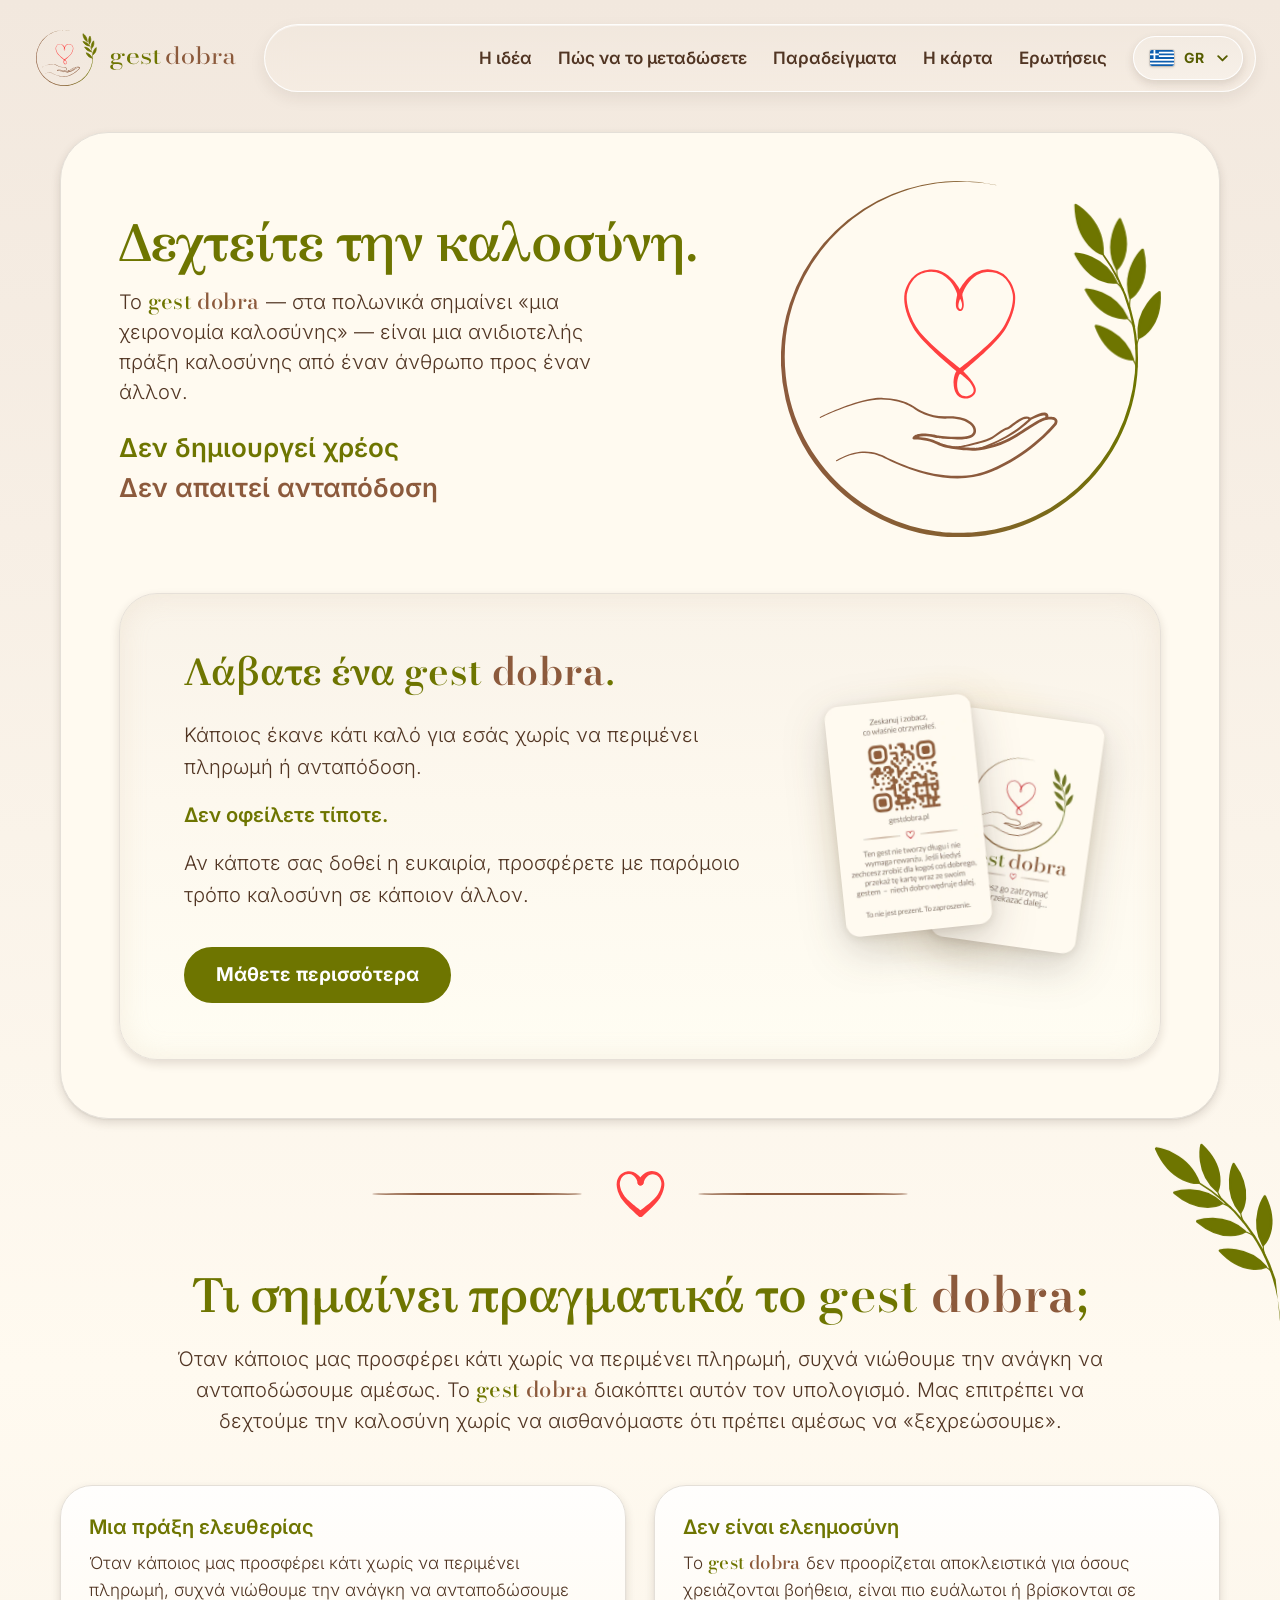
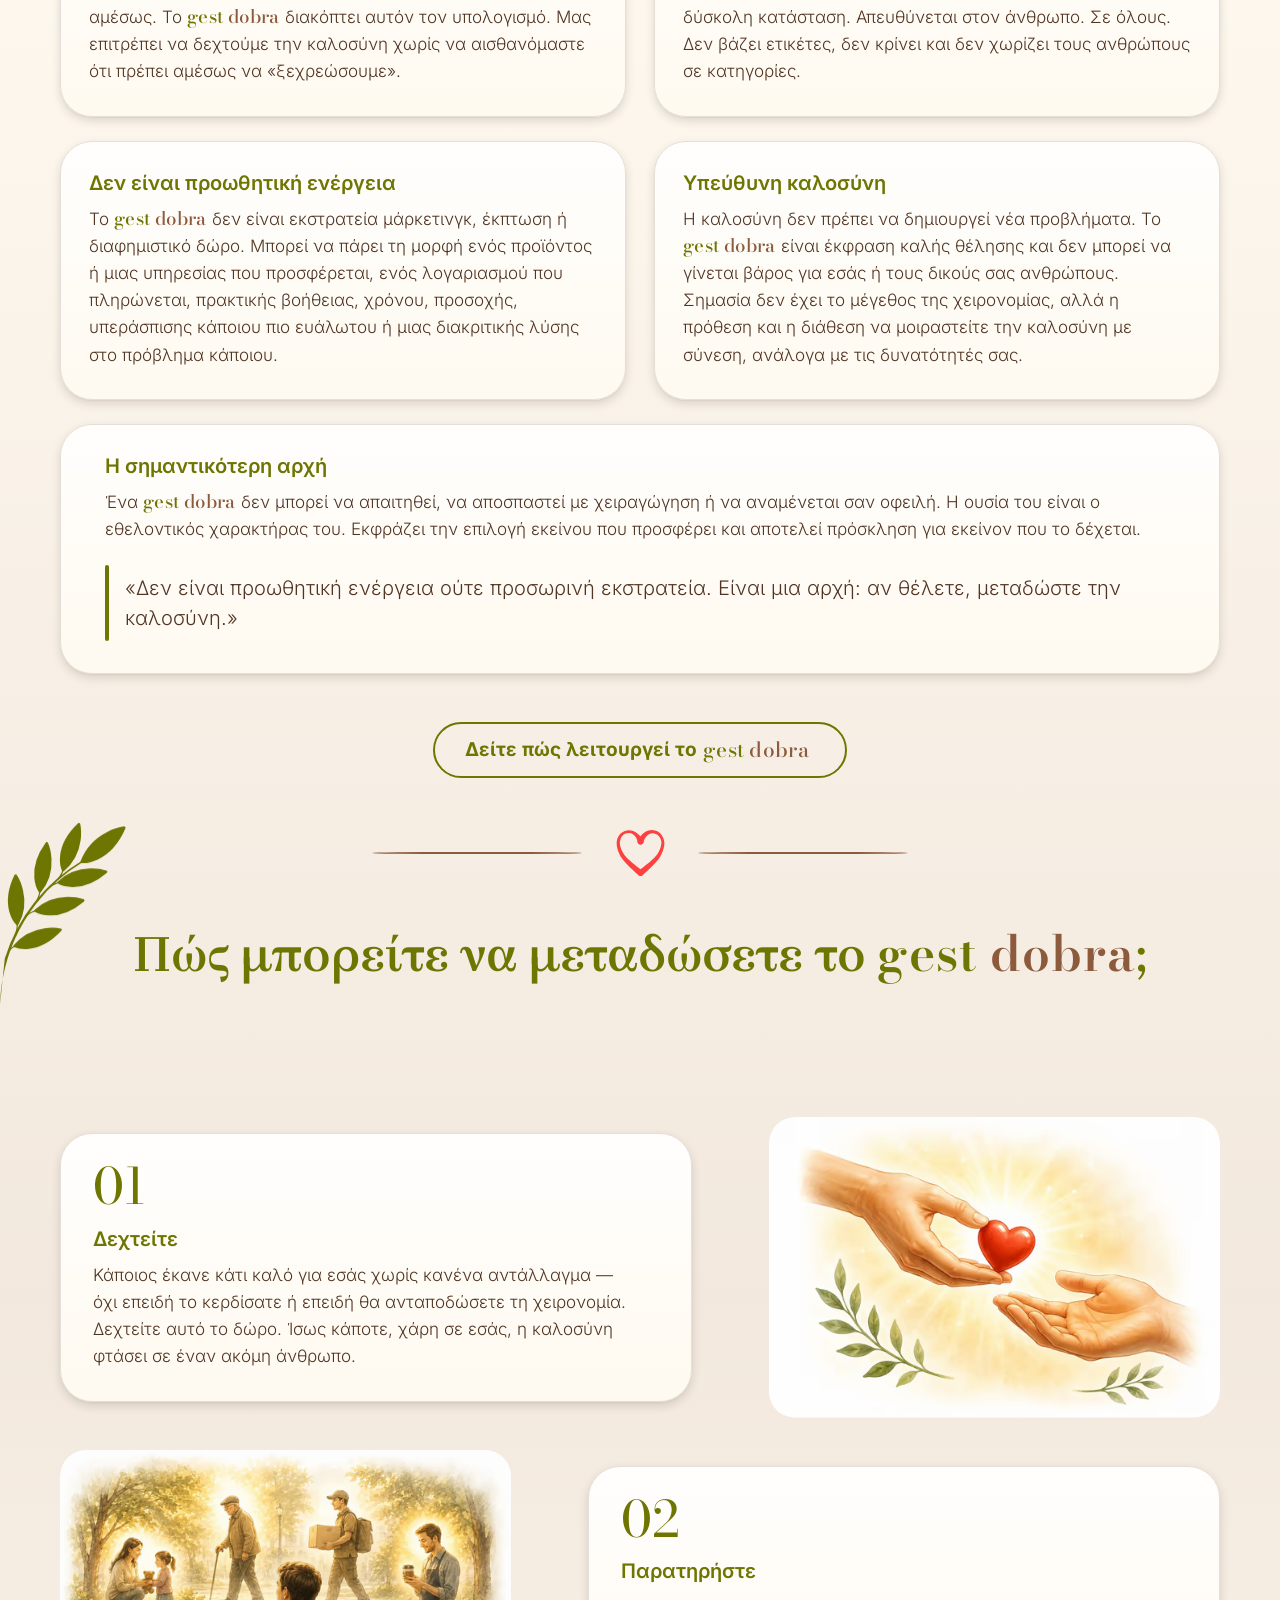
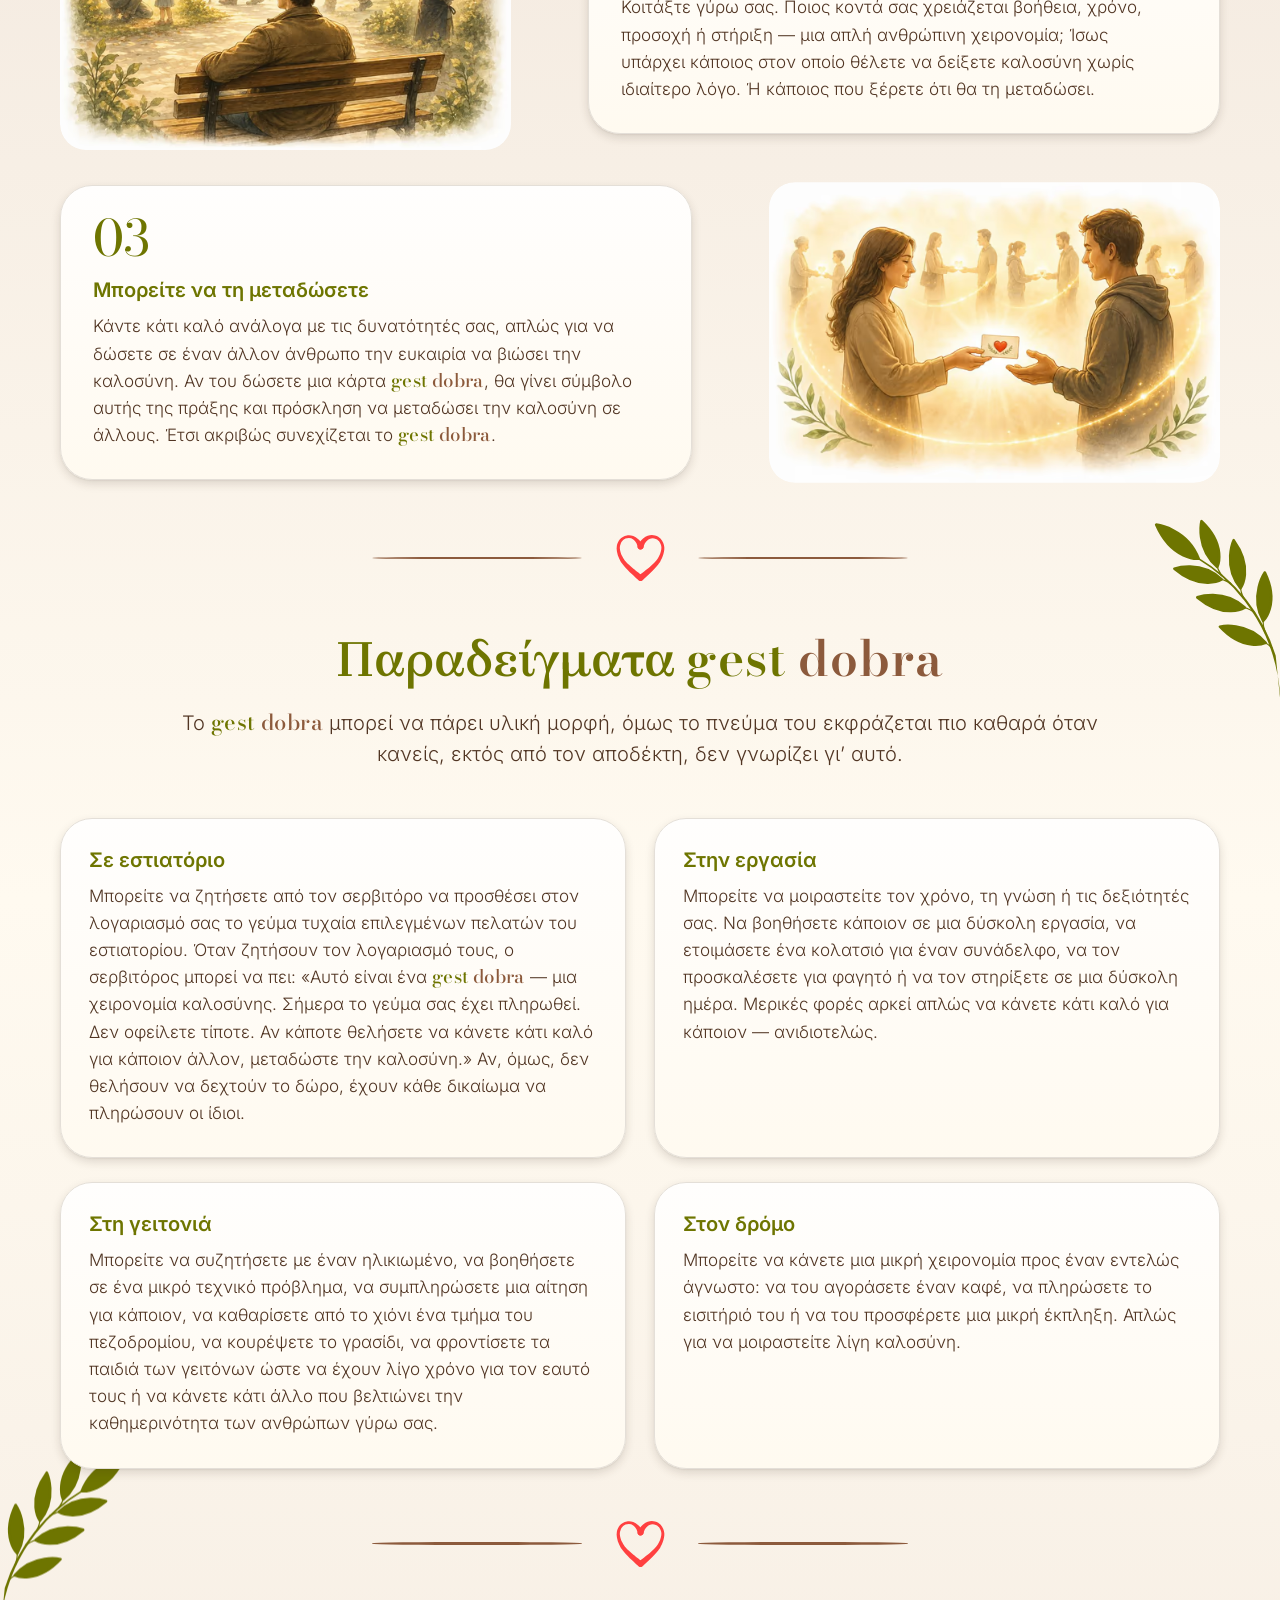
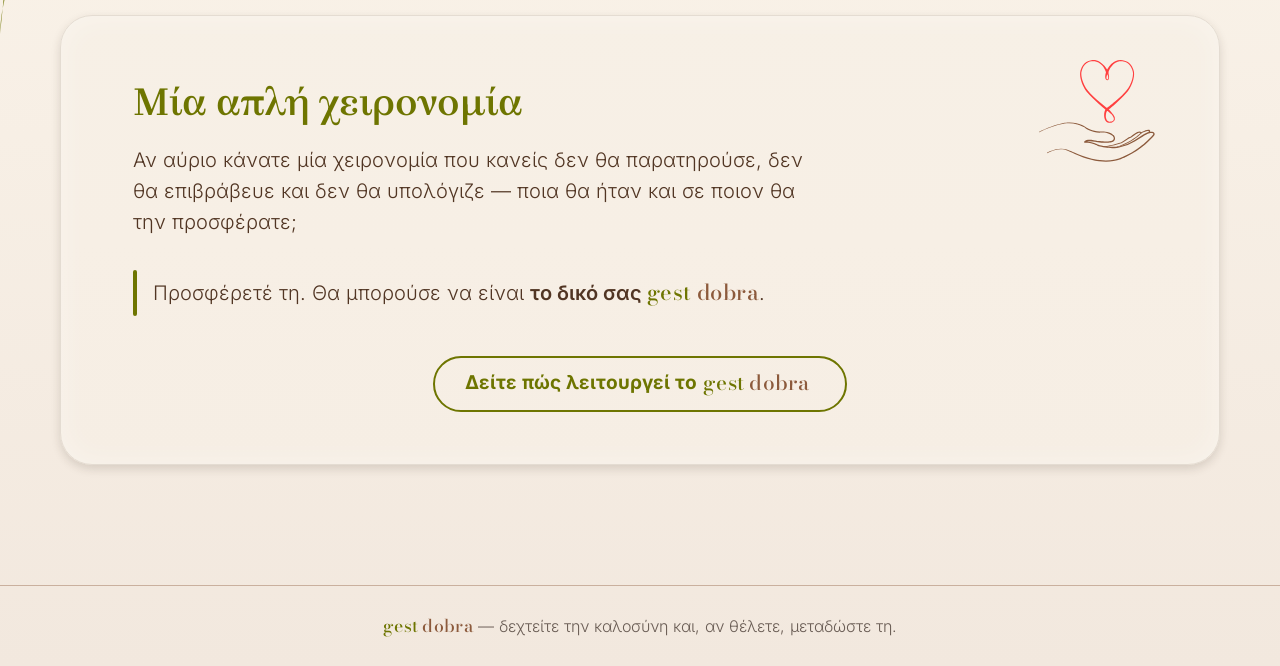
==== el/index.html @ bd23eff2 "Gałązka: listki drżą wokół punktu na łodydze zamiast kołysania całości (v1.9.2) Łodyga jest częścią " ====
<!doctype html>
<!-- Plik wygenerowany automatycznie (tools/build-i18n.mjs) z index.html + i18n/el.json – nie edytuj ręcznie. -->
<html lang="el" class="no-js">
<head>
  <meta charset="utf-8">
  <meta name="viewport" content="width=device-width, initial-scale=1">
  <script>document.documentElement.className='js';setTimeout(function(){if(!window.__gdReady)document.documentElement.className='no-js'},4000);</script>

  <!-- i18n:head – generowane przez tools/build-i18n.mjs, nie edytuj ręcznie -->
  <title>Gest Dobra – ανιδιοτελής βοήθεια που μπορείτε να μεταδώσετε</title>
  <meta name="description" content="Το Gest Dobra είναι μια ιδέα ανιδιοτελούς βοήθειας, χωρίς χρέος και χωρίς ανταπόδοση. Μάθετε πώς να δέχεστε την καλοσύνη, πώς να τη μεταδίδετε και πώς λειτουργεί το Gest Dobra.">
  <meta name="robots" content="index, follow, max-image-preview:large, max-snippet:-1">
  <link rel="canonical" href="https://gestdobra.pl/el/">
  <link rel="alternate" hreflang="pl" href="https://gestdobra.pl/">
  <link rel="alternate" hreflang="en" href="https://gestdobra.pl/en/">
  <link rel="alternate" hreflang="el" href="https://gestdobra.pl/el/">
  <link rel="alternate" hreflang="ru" href="https://gestdobra.pl/ru/">
  <link rel="alternate" hreflang="x-default" href="https://gestdobra.pl/">
  <meta property="og:type" content="website">
  <meta property="og:locale" content="el_GR">
  <meta property="og:locale:alternate" content="pl_PL">
  <meta property="og:locale:alternate" content="en_GB">
  <meta property="og:locale:alternate" content="ru_RU">
  <meta property="og:site_name" content="Gest Dobra">
  <meta property="og:title" content="Gest Dobra – ανιδιοτελής βοήθεια που μπορείτε να μεταδώσετε">
  <meta property="og:description" content="Gest Dobra σημαίνει ανιδιοτελής βοήθεια, χωρίς χρέος και χωρίς ανταπόδοση. Δεχτείτε την καλοσύνη και, αν θέλετε, μεταδώστε τη.">
  <meta property="og:url" content="https://gestdobra.pl/el/">
  <meta property="og:image" content="https://gestdobra.pl/assets/img/og-image-el.jpg">
  <meta property="og:image:width" content="1200">
  <meta property="og:image:height" content="630">
  <meta property="og:image:alt" content="Λογότυπο Gest Dobra – μια καρδιά πάνω από ένα ανοιχτό χέρι και η φράση «Δεχτείτε την καλοσύνη.»">
  <meta name="twitter:card" content="summary_large_image">
  <link rel="preload" href="../assets/fonts/inter-var-el.woff2" as="font" type="font/woff2" crossorigin>
  <link rel="preload" href="../assets/fonts/brygada-1918-var-el.woff2" as="font" type="font/woff2" crossorigin>
  <!-- /i18n:head -->
  <meta name="theme-color" content="#F2E8DE">
  <meta name="color-scheme" content="light">
  <meta name="format-detection" content="telephone=no">

  <!-- Ikony -->
  <link rel="icon" href="../favicon.ico" sizes="32x32">
  <link rel="icon" href="../icon.svg" type="image/svg+xml">
  <link rel="apple-touch-icon" href="../apple-touch-icon.png">
  <link rel="manifest" href="../site.webmanifest">

  <!-- Fonty hostowane lokalnie (RODO) -->
  <link rel="preload" href="../assets/fonts/brygada-1918-var-pl.woff2" as="font" type="font/woff2" crossorigin>

  <link rel="stylesheet" href="../css/style.css?v=1.9.2">
  <script src="../js/main.js?v=1.9.2" defer></script>

  <!-- i18n:jsonld – generowane, nie edytuj ręcznie -->
  <script type="application/ld+json">
  {
    "@context": "https://schema.org",
    "@graph": [
      {
        "@type": "Organization",
        "@id": "https://gestdobra.pl/#organization",
        "name": "Gest Dobra",
        "url": "https://gestdobra.pl/",
        "logo": {
          "@type": "ImageObject",
          "url": "https://gestdobra.pl/assets/img/icon-512.png",
          "width": 512,
          "height": 512
        },
        "slogan": "Przyjmij dobro i, jeśli chcesz, przekaż je dalej."
      },
      {
        "@type": "WebSite",
        "@id": "https://gestdobra.pl/#website",
        "url": "https://gestdobra.pl/",
        "name": "Gest Dobra",
        "inLanguage": [
          "pl-PL",
          "en-GB",
          "el-GR",
          "ru-RU"
        ],
        "publisher": {
          "@id": "https://gestdobra.pl/#organization"
        }
      },
      {
        "@type": "WebPage",
        "@id": "https://gestdobra.pl/el/#webpage",
        "url": "https://gestdobra.pl/el/",
        "name": "Gest Dobra – ανιδιοτελής βοήθεια που μπορείτε να μεταδώσετε",
        "description": "Το Gest Dobra είναι μια ιδέα ανιδιοτελούς βοήθειας, χωρίς χρέος και χωρίς ανταπόδοση. Μάθετε πώς να δέχεστε την καλοσύνη, πώς να τη μεταδίδετε και πώς λειτουργεί το Gest Dobra.",
        "inLanguage": "el-GR",
        "isPartOf": {
          "@id": "https://gestdobra.pl/#website"
        },
        "about": {
          "@id": "https://gestdobra.pl/#organization"
        },
        "primaryImageOfPage": {
          "@type": "ImageObject",
          "url": "https://gestdobra.pl/assets/img/og-image-el.jpg",
          "width": 1200,
          "height": 630
        }
      }
    ]
  }
  </script>
  <!-- /i18n:jsonld -->
</head>
<body>
  <!-- wspólne kształty SVG (ikona serce + dłoń, serce separatora) -->
  <svg class="svg-sprite" aria-hidden="true" focusable="false">
    <defs>
      <g id="gd-hand"><path fill="#8C5A3C" fill-rule="evenodd" d="M60.77 85.63c.8.1 12.74 1.64 16.72-.05.66-.28 2.15-1.04 1.72-3-.04-.16-.2-.93-.98-1.87-.77-.93-2.65-2.3-5.61-3.1-3.42-.9-6.6-.62-7.49-.6-8.74.27-15.56-4.42-16.32-4.96-.2-.14-.31-.26-.83-.61-3.1-2.1-7-3.06-7.28-3.13a36 36 0 0 0-9.3-1.14c-11.01 0-28.55 8.26-31 9.46-.1.05-.11.05-.22.02l-.16-.14Q0 76.4.01 76.3c.04-.14.06-.13.2-.19.75-.38 9.9-4.91 19.3-7.69 7.55-2.23 11.35-2.16 13.08-2.13 10.95.19 16.36 4.51 16.76 4.84 1.34.94 8 5.13 16.16 4.65 1.21-.07 4.98-.31 8.79 1.02 3.21 1.13 4.65 2.74 4.76 2.86a6 6 0 0 1 1.41 2.51c.46 1.78-.03 4.15-3.65 5.06-.81.2-3.95.94-12.55.2a97 97 0 0 1-3.76-.41c-.09-.02-.08-.04-1.02-.23-3.06-.65-6.48-.97-8.59-.39 2.55.17 6.74.76 10.39 2.68.63.33 3.53 1.97 12.96 2.72 3.31.26 5.87.29 5.94.29s10.46-.49 20.9-7.05c3.74-2.36 8.23-5.36 10.85-6.85 2.63-1.5 4.75-2.34 7.5-2.14.63.04 2.66.2 3.12 1.77.28.93-.18 1.86-.42 2.26-.04.07-.03.07-.45.57-1.95 2.31-12.45 14.15-29.2 22.04-.46.22-3.03 1.43-5.86 2.48-12.7 4.74-29.3 3.27-48.62-5.55-3.99-1.82-5.56-2.78-8.24-3.7-4.3-1.46-10.47-2.26-19.58 2.25-.55.27-1.31.69-1.43.75-.1.05-.1.05-.21.02l-.17-.13c0-.07-.04-.14-.02-.21q.04-.1.13-.17s1.53-.84 3.06-1.55c11.07-5.14 17.96-2.33 22.83-.04 5.63 2.64 26.86 12.86 46.3 8.65a42 42 0 0 0 7.85-2.55c18.75-7.84 30.52-21.33 32.36-23.59.09-.14.55-.93.16-1.34-.56-.59-2.47-.63-3.7-.44-3.22.5-6.56 3.05-15.36 8.63a50 50 0 0 1-16.98 6.71 34 34 0 0 1-4.84.65c-.6-.01-6.63-.1-12.17-1.03-5.27-.87-7.02-1.98-7.7-2.32-4.98-2.5-10.98-2.44-11.6-2.43h-.23c-.06-.01-.4-.06-.56-.42-.02-.05-.14-.3 0-.6.03-.06.41-.76 1.42-1.29.6-.31 2.74-1.37 8.63-.41.33.05 1.56.26 2.81.57" clip-rule="evenodd"/><path fill="#8C5A3C" fill-rule="evenodd" d="M107.67 77.3c-.79-.4-2.1-.41-4.63 1.16-2.46 1.53-4.5 3.48-5.76 3.96-.47.18-.91.25-1.79.74-1.43.8-4 2.7-6.19 4.07-.75.47-3.3 1.97-12.2 3.83-2.05.43-4.62.9-5.29.99-1.18.15-2.44.17-2.44.17-.1-.04-.22-.04-.3-.12l-.12-.29q.03-.16.11-.3c.14-.14.16-.12.36-.12.47-.02 1.7-.08 2.69-.26 1.49-.27 3.36-.66 3.65-.72 8.49-1.8 11.38-3.23 11.97-3.51.61-.3.9-.47 2.06-1.25 2.84-1.9 4.63-3.34 6.13-3.94.88-.36.92-.26 1.54-.66 2.52-1.62 7.83-6.93 11.15-4.55.2.14.38.3.42.37a.6.6 0 0 1 .03.67c-.03.05-.06.1-.5.53a52 52 0 0 1-8.4 6.57c-8.13 5.23-15.49 7.4-17.58 8.07-.14.04-.15.04-.28-.03l-.18-.21c.01-.1-.02-.2.03-.28q.08-.1.2-.17c.01 0 1.14-.35 3.3-1.16 12.15-4.6 19.67-11.2 22.02-13.56" clip-rule="evenodd"/><path fill="#8C5A3C" fill-rule="evenodd" d="M116.77 77.4a.8.8 0 0 1-.55-.7c-.03-.24.01-.24.09-.48.01-.05.15-.5.08-.7-.04-.11-.7-.48-3.24.32a32 32 0 0 0-4.67 1.94c-.11.05-.11.06-.23.07a.54.54 0 0 1-.6-.48.6.6 0 0 1 .13-.4c.09-.1.1-.1.23-.17.17-.09 1.15-.61 2.12-1.07 1.8-.86 4.8-2.18 6.46-1.77.17.05 1.9.43 1.24 2.8l-.04.13-.16.28a.8.8 0 0 1-.55.27c-.16.02-.16.02-.31-.03" clip-rule="evenodd"/></g>
      <g id="gd-heart"><path fill="#FF4040" fill-rule="evenodd" d="M73.37 12.29c.1.49.08.52.25 1.3.17.83.16.87.3 1.59l.18 1.04c.04.22.16 1.02.2 1.65a5 5 0 0 1-.43 2.6c-.69 1.47-1.98 1.33-3 .07-.24-.3-.5-.7-.62-1.66-.25-1.94.37-4.52.73-5.87 0-.05.16-.61.17-.65l.1-.18c.03-.06.27-.44.79-.55.07-.01.52-.1.94.2q.15.11.15.14c.13.15.1.17.24.32m-.92 2.88c-.43.99-.86 2.23-.93 3.39-.05.9.15 1.17.18 1.22.26.45.7.88.98.75s.5-.68.53-.75c.35-.88.17-1.9.03-2.55a9 9 0 0 0-.37-1.14l-.3-.7z" clip-rule="evenodd"/><path fill="#FF4040" fill-rule="evenodd" d="M71.28 53.13c-.05-.05-.3-.4-.24-.9q.02-.23.14-.43c.16-.28.18-.27.43-.45 3.35-2.5 18.77-14.4 23.22-21.8 4.86-8.1 5.09-14.42 4.72-16.65-.14-.83-.74-3.92-2.69-6.64-2-2.8-4.34-3.87-5.88-4.36-.46-.14-1.96-.6-4.12-.6-1.57.02-4.9.32-8.23 3.5A21 21 0 0 0 74 11.68c-.35.82-.56 1.44-.61 1.62a1.21 1.21 0 0 1-2.36-.3c-.02-.3-.01-.31.1-.58.23-.56.98-2.23 2.3-4.19.76-1.13 3.27-4.89 7.42-6.9A13.4 13.4 0 0 1 88.7.15a12.9 12.9 0 0 1 9.61 6.26c.11.18 1.62 2.5 2.3 5.87.07.33.47 2 .06 5.16-.6 4.67-2.53 9.33-4.7 13.04-3.43 5.88-13.32 14.72-19.2 19.72-.3.26-2.21 1.88-3.79 3.15-.38.31-.82.25-.9.25-.5-.07-.76-.4-.8-.47" clip-rule="evenodd"/><path fill="#FF4040" fill-rule="evenodd" d="M73.2 53.13c-.05.06-.3.4-.8.46q-.24.03-.47-.03c-.31-.08-.3-.1-.55-.3-1.04-.84-10.78-8.7-17.5-15.89-4.17-4.46-5.35-6.69-5.94-7.75-4.31-7.84-4.7-14.18-4.21-16.92.61-3.47 3.26-11.22 11.7-12.43 2.91-.42 5.98-.16 9.19 1.74a20 20 0 0 1 4.96 4.4 28 28 0 0 1 3.8 6.1q.06.24.07.48a1.2 1.2 0 0 1-1.28 1.14 1.2 1.2 0 0 1-.83-.4c-.24-.27-.2-.3-.31-.64a20 20 0 0 0-.95-2.46c-1.32-2.8-2.72-4.4-2.98-4.71a15 15 0 0 0-4-3.33 12 12 0 0 0-3.01-1.12c-.44-.1-2.02-.45-4.39-.13-2.52.35-4.2 1.38-4.38 1.49-.9.52-3.85 2.34-5.57 7.13 0 .02-.72 1.96-.85 3.63-.18 2.39.23 8.36 4.86 16.01 4.18 6.92 18.41 18.2 23.1 21.74.26.2.28.18.44.45.03.07.24.43.11.91-.06.24-.06.24-.21.43" clip-rule="evenodd"/><path fill="#FF4040" fill-rule="evenodd" d="M72.97 51.42c.19.17.37.33 1.74 1.72.12.13 1 1.01 2.24 2.45.12.13 1.07 1.23 1.8 2.31.58.85 1.37 2.13 1.66 3.45a3.74 3.74 0 0 1-1.73 4.2 8 8 0 0 1-1.89.87c-.38.13-4.27 1.15-6.43-2.38-.9-1.47-1.27-3.46-1.33-5.47a14 14 0 0 1 .57-4.2 5.6 5.6 0 0 1 1.95-2.98c.14-.1.31-.15.34-.16.05-.02.28-.08.56-.03l.19.04c.17.08.15.1.33.18m-.62 2.47c-.78.92-1.27 2.65-1.44 4.32-.06.61-.08 1.87.1 3 .44 2.7 1.78 3.61 2.87 3.96 1.01.33 2 .21 2.5.1.8-.24 2.98-.92 3.02-2.8.01-.75-.24-1.73-1.2-3.14-.3-.45-.9-1.21-1.62-1.96a23 23 0 0 0-2.24-2.02c-1-.8-1.67-1.25-2-1.46" clip-rule="evenodd"/></g>
      <g id="gd-dheart"><path fill="#FF4040" fill-rule="evenodd" d="M331.53 55.54a3.8 3.8 0 0 1-.3-4.14c.51-.9.58-.86 1.43-1.44 6.08-4.22 19.01-13.87 23.05-20.38.05-.07 4.54-6.85 4.7-13.69.01-.56.06-1.66-.65-3.88-.67-2.04-2.66-6.85-8.3-7.8a10 10 0 0 0-5.86.62c-1.54.68-3.73 2.06-5.8 5.8a17 17 0 0 0-1.76 4.81l-.77 1.28a3.7 3.7 0 0 1-2.56 1.2c-.24.01-1.58.08-2.75-.98a3.7 3.7 0 0 1-1.2-2.57c-.06-1.04-.02-1.06.47-1.99.76-1.45 3.16-5.3 6.42-8.1 6.16-5.3 11.93-4.47 14.83-3.76 6.15 1.5 8.76 6.46 9.13 7.1.23.39 2.28 3.88 2.44 7.89.27 6.26-2.71 13.41-5 17.28-.94 1.59-4.32 7.16-19.41 20.89a173 173 0 0 1-2.84 2.54c-.45.22-.86.52-1.34.65-1.47.4-2.6-.25-2.8-.36-.1-.06-.68-.38-1.13-.97" clip-rule="evenodd"/><path fill="#FF4040" fill-rule="evenodd" d="M336.82 50.27c.1.1.63.56.95 1.13.12.2.76 1.33.37 2.8-.2.73-.2.74-.66 1.34a3.8 3.8 0 0 1-3.93 1.33c-1.03-.27-1-.36-1.8-1.05-.74-.64-9.33-8.06-15.65-14.91-5.29-5.73-6.75-8.54-8.06-11.39-2.86-6.18-3.85-12.3-2.97-16.25 1.19-5.36 4.88-11.6 12.45-12.74 3.11-.46 8.34-.7 14.19 4.62a38 38 0 0 1 2.56 2.61 42 42 0 0 1 3.78 5.14c.07.5.23.98.2 1.47a3.7 3.7 0 0 1-1.2 2.56 3.8 3.8 0 0 1-2.75 1c-.22-.02-1.53-.08-2.56-1.22-.53-.58-.8-.5-.77-1.29.01-.22-.16-1.45-.45-2.38-1.29-4.06-3.23-6.19-5.05-7.51a9.4 9.4 0 0 0-5.58-1.78c-6.3.1-8.9 4.3-10.03 7-.36.86-1 2.74-1.07 4.32-.05 1.08-.04 5.36 2.96 11.34 1.89 3.77 3.49 5.5 4.03 6.13 6.66 7.64 20.9 17.67 21.04 17.73m0 0q-.04-.02-.02 0z" clip-rule="evenodd"/></g>
    </defs>
  </svg>
  <a class="skip-link" href="#main">Μετάβαση στο περιεχόμενο</a>

  <header class="site-header" data-header>
    <div class="site-header__inner">
      <a class="logo" href="./" aria-label="Gest Dobra – επιστροφή στην αρχή της σελίδας">
        <img class="logo__img" src="../assets/img/logo.svg" width="229" height="65" alt="Gest Dobra" fetchpriority="high">
      </a>

      <div class="nav-pill">
        <nav class="nav" id="site-nav" aria-label="Κύρια πλοήγηση" data-nav>
          <ul class="nav__list" role="list">
            <li><a class="nav__link" href="#o-idei">Η ιδέα</a></li>
            <li><a class="nav__link" href="#jak-przekazac">Πώς να το μεταδώσετε</a></li>
            <li><a class="nav__link" href="#przyklady">Παραδείγματα</a></li>
            <li><a class="nav__link" href="./pos-leitourgei.html#dlaczego-karta-jest-wazna">Η κάρτα</a></li>
            <li><a class="nav__link" href="./pos-leitourgei.html#faq">Ερωτήσεις</a></li>
          </ul>
        </nav>

        <!-- i18n:lang -->
        <div class="lang" data-lang>
          <button class="lang__toggle" type="button" aria-expanded="false" aria-controls="lang-menu" data-lang-toggle>
            <img class="flag" src="../assets/img/flags/gr.svg" width="24" height="16" alt="">
            <span class="lang__code" aria-hidden="true">GR</span>
            <span class="visually-hidden">Γλώσσα σελίδας: Ελληνικά. Αλλαγή γλώσσας</span>
            <svg class="lang__chevron" width="12" height="8" viewBox="0 0 14 9" aria-hidden="true" focusable="false"><path d="M1.5 1.5 7 7l5.5-5.5" fill="none" stroke="currentColor" stroke-width="2.4" stroke-linecap="round" stroke-linejoin="round"/></svg>
          </button>
          <ul class="lang__menu" id="lang-menu" role="list" hidden>
              <li><a class="lang__option" href="../" hreflang="pl" lang="pl"><img class="flag" src="../assets/img/flags/pl.svg" width="24" height="16" alt="" loading="lazy" decoding="async"><span class="lang__code">PL</span><span class="visually-hidden"> – Polski</span></a></li>
              <li><a class="lang__option" href="../en/" hreflang="en" lang="en-GB"><img class="flag" src="../assets/img/flags/uk.svg" width="24" height="16" alt="" loading="lazy" decoding="async"><span class="lang__code">GB</span><span class="visually-hidden"> – English</span></a></li>
              <li><a class="lang__option is-active" href="./" hreflang="el" lang="el" aria-current="page"><img class="flag" src="../assets/img/flags/gr.svg" width="24" height="16" alt="" loading="lazy" decoding="async"><span class="lang__code">GR</span><span class="visually-hidden"> – Ελληνικά</span><span class="lang__check" aria-hidden="true">✓</span></a></li>
              <li><a class="lang__option" href="../ru/" hreflang="ru" lang="ru"><img class="flag" src="../assets/img/flags/ru.svg" width="24" height="16" alt="" loading="lazy" decoding="async"><span class="lang__code">RU</span><span class="visually-hidden"> – Русский</span></a></li>
          </ul>
        </div>
        <!-- /i18n:lang -->

        <button class="burger" type="button" aria-expanded="false" aria-controls="site-nav" data-label-open="Άνοιγμα μενού" data-label-close="Κλείσιμο μενού" data-burger>
          <span class="burger__box" aria-hidden="true"><span></span><span></span><span></span></span>
          <span class="visually-hidden" data-burger-label>Άνοιγμα μενού</span>
        </button>
      </div>
    </div>
  </header>

  <main id="main" tabindex="-1">

    <!-- HERO -->
    <section class="hero" aria-labelledby="hero-title">
      <div class="container">
        <div class="hero__card">
          <div class="hero__top">
            <div class="hero__text">
              <h1 class="hero__title anim-load" id="hero-title" data-delay=".15">Δεχτείτε την καλοσύνη.</h1>
              <p class="hero__lead anim-load" data-delay=".3">Το <span class="brand-name"><span class="brand-name__g">Gest</span> <span class="brand-name__d">Dobra</span></span> — στα πολωνικά σημαίνει «μια χειρονομία καλοσύνης» — είναι μια ανιδιοτελής πράξη καλοσύνης από έναν άνθρωπο προς έναν άλλον.</p>
              <ul class="hero__claims" role="list">
                <li class="hero__claim anim-load anim-load--left" data-delay=".45">Δεν δημιουργεί χρέος</li>
                <li class="hero__claim hero__claim--brown anim-load anim-load--left" data-delay=".6">Δεν απαιτεί ανταπόδοση</li>
              </ul>
            </div>

            <div class="hero__art art art--hero" role="img" aria-label="Το λογότυπο του Gest Dobra: μια καρδιά μέσα σε χέρια, περιτριγυρισμένη από φως και πράσινα κλαδιά">
              <svg class="art__layer art__ring" viewBox="0 0 466 437" aria-hidden="true" focusable="false"><defs><linearGradient id="gd-ring" x1="2.33" x2="436.17" y1="217.32" y2="217.32" gradientUnits="userSpaceOnUse"><stop stop-color="#8C5A3C"/><stop offset=".53" stop-color="#85602F"/><stop offset="1" stop-color="#6E7500"/></linearGradient></defs><path fill="url(#gd-ring)" fill-rule="evenodd" d="M263.93 4.92c-.03.12.08.21-.04.19-16.1-3.24-68.91-12.51-128.67 13.22A217 217 0 0 0 28.59 117.7 215 215 0 0 0 5.86 239.24c5.73 54.36 31.65 101.47 67.85 134.97a214 214 0 0 0 115.95 55.19c19.38 2.71 68.7 7.15 123.1-19.1A216 216 0 0 0 420.5 293.06a216 216 0 0 0 6.38-133.77 215 215 0 0 0-34.26-70.6c-.24-.32-.25-.34-.19-.75l.4-.66c.25-.06.5-.22.75-.18.25.03.46.22.66.39a217.5 217.5 0 0 1 42.66 150.45c-6.02 67-42.39 125.85-96.16 161.97-45.88 30.83-99.82 42-151.18 35.15a218 218 0 0 1-43-10.27 219.5 219.5 0 0 1-86.83-56.34 218 218 0 0 1-54-100.27 219.6 219.6 0 0 1 4.94-117.53A219 219 0 0 1 118.3 24.12a216 216 0 0 1 69.87-22.1 219 219 0 0 1 75.76 2.9" clip-rule="evenodd"/></svg>
              <svg class="art__layer art__branch" viewBox="0 0 466 437" aria-hidden="true" focusable="false"><g class="leaf lf1"><path fill="#6E7500" fill-rule="evenodd" stroke="#6E7500" stroke-linecap="round" stroke-linejoin="round" stroke-miterlimit="1.5" stroke-width="3.34" d="M394.22 89.15s-31.81-10.22-32.79-59.6c0 0 34.19 19.1 32.79 59.6" clip-rule="evenodd"/></g><g class="leaf lf2"><path fill="#6E7500" fill-rule="evenodd" d="M413.95 119.2c.04.14.1.28.1.43 0 .06.02.46-.28.8a1.14 1.14 0 0 1-1.6.1 1 1 0 0 1-.33-.52c-.4-1.13-.8-3.65-.81-7.72 0-2.3.02-2.3.03-4.59 0-3.45.11-6.07.13-6.6.01-.13.03-.98.05-1.03.05-.14.06-.3.14-.43a1.13 1.13 0 0 1 1.54-.43 1.15 1.15 0 0 1 .56 1.22c-.09.51-.73 3.53-1 7.32-.35 5.11.68 9.93 1.46 11.43z" clip-rule="evenodd"/><path fill="#6E7500" fill-rule="evenodd" stroke="#6E7500" stroke-linecap="round" stroke-linejoin="round" stroke-miterlimit="1.5" stroke-width="3.33" d="M411.85 107.54s21.7-20.38 3.63-60.5c0 0-20.22 28.42-3.63 60.5" clip-rule="evenodd"/></g><g class="leaf lf3"><path fill="#6E7500" fill-rule="evenodd" d="M418.15 133.7c-.26-.7-1.78-3.68-5.97-7.53a46 46 0 0 0-5.15-3.93c-1.9-1.28-2.44-1.55-2.49-1.6q-.17-.15-.3-.33a1.13 1.13 0 0 1 1.22-1.7c.27.06.46.22.5.25l1.48 1.25c2.44 2.1 4.88 4.35 6.67 5.95 4.31 3.85 5.53 5.79 5.65 5.97.36.53.49.82.5.83q.05.21.07.44a1.13 1.13 0 0 1-1.15 1.11c-.46 0-.73-.28-.78-.33l-.25-.36z" clip-rule="evenodd"/><path fill="#6E7500" fill-rule="evenodd" stroke="#6E7500" stroke-linecap="round" stroke-linejoin="round" stroke-miterlimit="1.5" stroke-width="3.33" d="M410.9 124.16s-29.48 4.18-49.48-35c0 0 34.83 1.98 49.48 35" clip-rule="evenodd"/></g><g class="leaf lf4"><path fill="#6E7500" fill-rule="evenodd" d="M428.45 155.58c.01.14.05.29.03.43a1.14 1.14 0 0 1-2.01.56 1 1 0 0 1-.24-.56c-.2-1.19-.16-3.74.53-7.74.4-2.27.42-2.26.82-4.52.6-3.4 1.16-5.96 1.27-6.47l.22-1.02q.09-.2.21-.4c.05-.05.3-.35.75-.4a1.13 1.13 0 0 1 1.25 1c.03.27-.05.5-.06.54-.18.5-1.33 3.36-2.24 7.05-1.23 4.97-1.04 9.89-.53 11.5v.02" clip-rule="evenodd"/><path fill="#6E7500" fill-rule="evenodd" stroke="#6E7500" stroke-linecap="round" stroke-linejoin="round" stroke-miterlimit="1.5" stroke-width="3.33" d="M428.44 143.25s25.16-15.91 15-58.73c0 0-25.24 24.1-15 58.73" clip-rule="evenodd"/></g><g class="leaf lf5"><path fill="#6E7500" fill-rule="evenodd" d="M431.64 178.37c-.22-.7-1.6-3.76-5.58-7.81a46 46 0 0 0-4.95-4.18c-1.84-1.37-2.36-1.67-2.4-1.72q-.17-.17-.3-.35a1.13 1.13 0 0 1 .46-1.54c.4-.22.79-.11.85-.1.27.09.45.25.48.28l1.42 1.33c2.33 2.2 4.66 4.58 6.37 6.26 4.12 4.07 5.24 6.06 5.35 6.25.33.54.45.84.45.85.02.15.07.3.06.44-.03.46-.32.72-.37.77a1.14 1.14 0 0 1-1.6-.08l-.23-.38z" clip-rule="evenodd"/><path fill="#6E7500" fill-rule="evenodd" stroke="#6E7500" stroke-linecap="round" stroke-linejoin="round" stroke-miterlimit="1.5" stroke-width="3.33" d="M424.02 167.74s-29.43 4.51-49.86-34.46c0 0 34.84 1.61 49.86 34.46" clip-rule="evenodd"/></g><g class="leaf lf6"><path fill="#6E7500" fill-rule="evenodd" d="M437.02 206.06q.02.23-.01.44c-.02.06-.11.45-.5.7-.06.03-.4.25-.86.14-.07-.01-.45-.1-.7-.5a1 1 0 0 1-.18-.57c-.08-1.21.22-3.74 1.33-7.66.62-2.2.65-2.2 1.28-4.4.94-3.32 1.76-5.81 1.93-6.31l.32-.99q.12-.2.25-.37c.05-.05.33-.33.8-.33s.76.29.8.34a1.15 1.15 0 0 1 .22 1.32c-.23.47-1.67 3.2-2.96 6.78-1.74 4.81-2.06 9.73-1.72 11.39z" clip-rule="evenodd"/><path fill="#6E7500" fill-rule="evenodd" stroke="#6E7500" stroke-linecap="round" stroke-linejoin="round" stroke-miterlimit="1.5" stroke-width="3.33" d="M438.97 191.96s27.56-11.26 25.06-55.19c0 0-29.07 19.29-25.06 55.19" clip-rule="evenodd"/></g><g class="leaf lf7"><path fill="#6E7500" fill-rule="evenodd" d="M434.82 227.64c-.1-.74-.9-3.99-4.09-8.7a46 46 0 0 0-4.12-4.99c-1.57-1.67-2.03-2.06-2.06-2.12q-.12-.19-.22-.4c-.02-.06-.15-.43.06-.85.03-.06.21-.42.66-.58.44-.14.8.03.86.06.24.13.4.32.42.35l1.15 1.57c1.9 2.59 3.77 5.34 5.15 7.3 3.32 4.74 4.06 6.9 4.14 7.1.23.6.3.91.3.92q0 .23-.03.45a1.1 1.1 0 0 1-1.37.82c-.45-.1-.65-.44-.69-.5l-.16-.4z" clip-rule="evenodd"/><path fill="#6E7500" fill-rule="evenodd" stroke="#6E7500" stroke-linecap="round" stroke-linejoin="round" stroke-miterlimit="1.5" stroke-width="3.33" d="M431.31 218.55s-29.76.72-45.06-40.54c0 0 34.36 6.04 45.06 40.54" clip-rule="evenodd"/></g></svg>
              <svg class="art__layer art__hand" viewBox="0 0 466 437" aria-hidden="true" focusable="false"><path fill="#8C5A3C" fill-rule="evenodd" d="M191.99 311.96c1.88.25 30.28 3.92 39.75-.1 1.58-.66 5.1-2.48 4.08-7.12-.09-.39-.47-2.23-2.33-4.47-1.83-2.2-6.29-5.46-13.33-7.35-8.12-2.18-15.67-1.5-17.8-1.43-20.78.63-37.01-10.53-38.82-11.8-.47-.34-.74-.63-1.98-1.47-7.34-4.98-16.65-7.27-17.29-7.44a86 86 0 0 0-22.1-2.7c-26.2.02-67.91 19.64-73.75 22.5-.24.11-.25.11-.5.03l-.38-.33c-.01-.17-.09-.34-.03-.5.1-.32.16-.3.46-.44 1.81-.91 23.54-11.69 45.9-18.28 17.95-5.3 27-5.16 31.1-5.08 26.04.45 38.92 10.74 39.87 11.52 3.17 2.24 19 12.2 38.42 11.06 2.88-.17 11.82-.75 20.89 2.42 7.64 2.67 11.06 6.51 11.31 6.8 2.55 2.77 3.23 5.44 3.37 5.97 1.08 4.24-.07 9.87-8.68 12.01-1.94.49-9.4 2.26-29.85.48-4.57-.4-8.8-.94-8.95-.96-.19-.04-.18-.09-2.4-.55-7.3-1.54-15.41-2.3-20.44-.93 6.06.41 16.02 1.8 24.7 6.37 1.51.8 8.4 4.68 30.83 6.47 7.87.63 13.96.69 14.12.69.17 0 24.87-1.15 49.68-16.76 8.9-5.6 19.58-12.75 25.82-16.29 6.25-3.55 11.27-5.55 17.84-5.1 1.48.1 6.31.5 7.41 4.21.66 2.23-.44 4.45-1.01 5.39-.1.15-.07.17-1.07 1.35-4.64 5.5-29.6 33.66-69.43 52.4-1.09.52-7.2 3.4-13.93 5.9-30.22 11.28-69.66 7.76-115.61-13.2-9.47-4.32-13.2-6.61-19.59-8.78-10.24-3.49-24.9-5.39-46.55 5.33-1.3.65-3.13 1.65-3.4 1.8-.23.12-.25.12-.5.05l-.4-.32c-.02-.17-.1-.34-.05-.5.04-.17.19-.29.31-.4 0 0 3.62-2 7.26-3.68 26.33-12.22 42.7-5.54 54.3-.1 13.4 6.27 63.86 30.58 110.06 20.57a100 100 0 0 0 18.68-6.07c44.58-18.63 72.58-50.73 76.95-56.09.2-.33 1.3-2.2.38-3.18-1.33-1.4-5.87-1.5-8.8-1.04-7.65 1.2-15.6 7.25-36.51 20.5a118 118 0 0 1-40.37 15.96 80 80 0 0 1-11.52 1.54c-1.44-.02-15.76-.24-28.94-2.43-12.52-2.09-16.7-4.72-18.32-5.53-11.83-5.93-26.09-5.8-27.56-5.78-.05 0-.44.01-.56 0a1.72 1.72 0 0 1-1.33-2.4c.07-.16.99-1.84 3.38-3.08 1.44-.75 6.5-3.26 20.53-.99.78.13 3.71.61 6.68 1.35" clip-rule="evenodd"/><path fill="#8C5A3C" fill-rule="evenodd" d="M303.5 292.17c-1.88-.96-5.02-.98-11.01 2.76-5.84 3.64-10.68 8.28-13.7 9.42-1.12.42-2.17.6-4.26 1.76-3.4 1.9-9.52 6.42-14.7 9.67-1.79 1.12-7.84 4.68-29.04 9.11a272 272 0 0 1-12.55 2.35c-2.8.37-5.81.4-5.81.4-.24-.08-.52-.1-.7-.27l-.31-.7c.09-.23.1-.51.27-.7.34-.34.38-.29.86-.3 1.12-.04 4.04-.19 6.39-.61 3.54-.64 8-1.58 8.69-1.73 20.17-4.26 27.04-7.66 28.45-8.34a34 34 0 0 0 4.9-2.97c6.75-4.52 11.02-7.93 14.56-9.36 2.1-.85 2.2-.63 3.68-1.58 5.98-3.85 18.62-16.47 26.5-10.82.47.34.9.73 1.02.9.06.07.39.5.24 1.14 0 .04-.05.24-.19.44-.07.12-.13.22-1.17 1.25-2.66 2.64-9.31 8.78-19.98 15.64-19.33 12.43-36.83 17.6-41.81 19.17-.33.1-.35.1-.66-.05l-.42-.51c.02-.22-.04-.46.06-.65.1-.2.32-.3.5-.43 0 0 2.7-.81 7.81-2.75 28.9-10.92 46.78-26.64 52.38-32.24" clip-rule="evenodd"/><path fill="#8C5A3C" fill-rule="evenodd" d="M325.12 292.42c-.11-.04-.75-.25-1.11-.96a2 2 0 0 1-.2-.71c-.05-.6.04-.58.22-1.14.04-.13.37-1.2.2-1.69-.1-.25-1.66-1.13-7.71.77a77 77 0 0 0-11.1 4.6c-.27.14-.27.16-.56.19-.08 0-.52.05-.92-.28-.42-.34-.46-.8-.47-.88-.05-.52.23-.86.28-.92.22-.27.24-.25.55-.42.41-.22 2.74-1.46 5.05-2.55 4.26-2.03 11.42-5.19 15.36-4.2.4.1 4.5 1.03 2.93 6.65-.02.1-.09.31-.1.32-.12.22-.2.46-.37.66-.51.59-1.18.64-1.3.65-.38.03-.38.03-.75-.1" clip-rule="evenodd"/></svg>
              <svg class="art__layer art__heart" viewBox="0 0 466 437" aria-hidden="true" focusable="false"><path fill="#FF4040" fill-rule="evenodd" d="M221.93 137.59c.26 1.16.2 1.23.6 3.1.4 1.97.38 2.05.71 3.77.04.2.18.94.44 2.47.08.52.38 2.44.44 3.92.13 2.67-.19 4.47-1 6.2-1.62 3.49-4.7 3.16-7.12.15-.58-.72-1.2-1.64-1.5-3.95-.57-4.6.9-10.73 1.74-13.94l.42-1.55q.1-.22.22-.42c.1-.16.66-1.07 1.9-1.31a3 3 0 0 1 2.24.48c.25.19.33.28.36.31.3.36.24.4.55.77m-2.19 6.84c-1.02 2.36-2.05 5.32-2.2 8.06-.13 2.14.36 2.8.43 2.92.6 1.07 1.65 2.1 2.32 1.78.69-.31 1.2-1.62 1.26-1.79.85-2.09.42-4.54.08-6.06a23 23 0 0 0-1.6-4.37z" clip-rule="evenodd"/><path fill="#FF4040" fill-rule="evenodd" d="M216.96 234.71c-.1-.14-.72-.94-.57-2.13q.07-.56.35-1.05c.37-.65.42-.62 1.02-1.07 7.95-5.95 44.63-34.23 55.22-51.84 11.55-19.23 12.09-34.27 11.2-39.58-.32-1.97-1.75-9.3-6.39-15.79a26.7 26.7 0 0 0-13.97-10.35 31 31 0 0 0-9.81-1.42c-3.73.03-11.64.73-19.56 8.3-2.5 2.39-7.23 7.54-11 16.35a42 42 0 0 0-1.46 3.86 2.8 2.8 0 0 1-1.5 1.7q-.51.24-1.08.28a3 3 0 0 1-2.1-.75c-.88-.79-.93-1.79-.94-1.96-.04-.7-.02-.71.25-1.36a61 61 0 0 1 5.45-9.95c1.81-2.7 7.8-11.64 17.65-16.42a32 32 0 0 1 18.68-2.8 30.7 30.7 0 0 1 22.84 14.9c.26.42 3.86 5.94 5.48 13.95.15.77 1.1 4.75.14 12.26-1.43 11.11-6.02 22.17-11.18 31-8.17 14-31.67 35-45.66 46.9-.71.61-5.25 4.47-9 7.5-.92.72-1.97.59-2.14.57-1.2-.16-1.81-.96-1.92-1.1" clip-rule="evenodd"/><path fill="#FF4040" fill-rule="evenodd" d="M221.52 234.7a2.9 2.9 0 0 1-3.02 1.03c-.74-.2-.72-.26-1.31-.73-2.47-1.99-25.62-20.69-41.6-37.76-9.92-10.6-12.73-15.92-14.12-18.44-10.26-18.64-11.17-33.72-10.02-40.24 1.45-8.24 7.75-26.66 27.83-29.55 6.92-1 14.21-.38 21.84 4.14 5.82 3.46 9.94 8.24 11.8 10.48a67 67 0 0 1 9.04 14.49c.05.38.18.75.16 1.13-.01.17-.06 1.17-.94 1.96a2.87 2.87 0 0 1-4.08-.19c-.58-.64-.49-.7-.74-1.53a46 46 0 0 0-2.27-5.84c-3.11-6.66-6.46-10.48-7.08-11.2a34 34 0 0 0-9.52-7.91 28 28 0 0 0-7.14-2.68 29 29 0 0 0-10.43-.3c-6 .82-10 3.29-10.42 3.53-2.15 1.26-9.15 5.56-13.24 16.97-.01.03-1.72 4.65-2.03 8.63-.43 5.67.56 19.87 11.55 38.07 9.94 16.44 43.8 43.29 54.95 51.69.6.45.65.42 1.02 1.07.09.15.58 1.02.28 2.16-.15.56-.15.57-.5 1.02" clip-rule="evenodd"/><path fill="#FF4040" fill-rule="evenodd" d="M220.98 230.63c.45.42.89.79 4.15 4.1.3.3 2.39 2.4 5.33 5.81.28.33 2.53 2.94 4.29 5.5 1.37 2.01 3.24 5.06 3.94 8.2 1.36 6.2-2.8 9.11-4.12 9.97-.56.36-2 1.27-4.5 2.1-.9.3-10.14 2.71-15.29-5.66-2.15-3.5-3.03-8.24-3.17-13.01-.02-.59-.07-5.44 1.37-9.97 1.17-3.67 2.84-5.78 4.64-7.1.33-.25.74-.37.81-.4a3 3 0 0 1 1.33-.07c.3.05.4.1.43.11.41.18.38.24.8.42m-1.47 5.88c-1.85 2.2-3.01 6.3-3.4 10.26-.15 1.46-.22 4.44.22 7.13 1.05 6.41 4.24 8.6 6.82 9.43 2.4.77 4.78.5 5.97.23 1.88-.56 7.05-2.19 7.15-6.65.04-1.78-.56-4.12-2.83-7.47a38 38 0 0 0-3.86-4.65c-2-2.05-3.66-3.47-5.33-4.81a58 58 0 0 0-4.74-3.47" clip-rule="evenodd"/></svg>
            </div>
          </div>

          <div class="received anim-load" data-delay=".55">
            <div class="received__text">
              <h2 class="received__title">Λάβατε ένα <span class="brand-name"><span class="brand-name__g">Gest</span> <span class="brand-name__d">Dobra</span></span>.</h2>
              <p>Κάποιος έκανε κάτι καλό για εσάς χωρίς να περιμένει πληρωμή ή ανταπόδοση.</p>
              <p class="received__strong">Δεν οφείλετε τίποτε.</p>
              <p class="received__last">Αν κάποτε σας δοθεί η ευκαιρία, προσφέρετε με παρόμοιο τρόπο καλοσύνη σε κάποιον άλλον.</p>
              <div class="received__cta">
                <a class="btn btn--primary" href="#o-idei">Μάθετε περισσότερα</a>
              </div>
            </div>
            <figure class="received__cards" data-reveal="cards">
              <div class="karta__cards karta__cards--received">
                <img class="karta__card karta__card--back" src="../assets/img/jak-dziala/karta-tyl.webp" width="326" height="512" alt="Πίσω όψη της κάρτας Gest Dobra: κωδικός QR προς το gestdobra.pl και μια σύντομη εξήγηση της ιδέας στα πολωνικά" loading="lazy" decoding="async">
                <img class="karta__card karta__card--front" src="../assets/img/jak-dziala/karta-przod.webp" width="326" height="512" alt="Μπροστινή όψη της κάρτας Gest Dobra: το λογότυπο με μια καρδιά πάνω από ένα ανοιχτό χέρι και η φράση «Μπορείτε να την κρατήσετε ή να τη μεταδώσετε…» στα πολωνικά" loading="lazy" decoding="async">
              </div>
            </figure>
          </div>
        </div>
      </div>
    </section>

    <!-- O IDEI -->
    <section class="section section--idea" id="o-idei" aria-labelledby="o-idei-title">
      <div class="leaf leaf--right leaf--idea" aria-hidden="true" data-parallax="0.06">
        <img src="../assets/img/leaf-right.svg" width="200" height="288" alt="" loading="lazy" decoding="async" data-reveal="leaf">
      </div>

      <div class="container">
        <div class="divider" aria-hidden="true" data-reveal="divider">
          <span class="divider__line"></span>
          <svg class="divider__heart" viewBox="304 0 60 57" width="60" height="57" focusable="false"><mask id="dh-1" maskUnits="userSpaceOnUse" x="296" y="-8" width="76" height="73"><path class="divider__draw" pathLength="100" transform="translate(304 0)" d="M30.2 18.6C29.6 10.2 23.4 3.4 15.6 3.4 8 3.4 2.6 9.6 2.6 17.6c0 11.6 12.6 21.4 27.4 36 14.4-14.4 27.4-24.4 27.4-36 0-8-5.4-14.2-13-14.2-7.8 0-13.6 6.8-14.2 15.2Z" fill="none" stroke="#fff" stroke-width="10" stroke-linecap="round" stroke-linejoin="round"/></mask><use href="#gd-dheart" mask="url(#dh-1)"/></svg>
          <span class="divider__line"></span>
        </div>

        <header class="section__head">
          <h2 class="section__title" id="o-idei-title" data-split>Τι σημαίνει πραγματικά το <span class="brand-name"><span class="brand-name__g">Gest</span> <span class="brand-name__d">Dobra</span></span>;</h2>
          <p class="section__lead" data-reveal="up" data-delay=".25">Όταν κάποιος μας προσφέρει κάτι χωρίς να περιμένει πληρωμή, συχνά νιώθουμε την ανάγκη να ανταποδώσουμε αμέσως. Το <span class="brand-name"><span class="brand-name__g">Gest</span> <span class="brand-name__d">Dobra</span></span> διακόπτει αυτόν τον υπολογισμό. Μας επιτρέπει να δεχτούμε την καλοσύνη χωρίς να αισθανόμαστε ότι πρέπει αμέσως να «ξεχρεώσουμε».</p>
        </header>

        <div class="cards" data-stagger>
          <article class="card" data-reveal="up">
            <h3 class="card__title">Μια πράξη ελευθερίας</h3>
            <p>Όταν κάποιος μας προσφέρει κάτι χωρίς να περιμένει πληρωμή, συχνά νιώθουμε την ανάγκη να ανταποδώσουμε αμέσως. Το <span class="brand-name"><span class="brand-name__g">Gest</span> <span class="brand-name__d">Dobra</span></span> διακόπτει αυτόν τον υπολογισμό. Μας επιτρέπει να δεχτούμε την καλοσύνη χωρίς να αισθανόμαστε ότι πρέπει αμέσως να «ξεχρεώσουμε».</p>
          </article>
          <article class="card" data-reveal="up">
            <h3 class="card__title">Δεν είναι ελεημοσύνη</h3>
            <p>Το <span class="brand-name"><span class="brand-name__g">Gest</span> <span class="brand-name__d">Dobra</span></span> δεν προορίζεται αποκλειστικά για όσους χρειάζονται βοήθεια, είναι πιο ευάλωτοι ή βρίσκονται σε δύσκολη κατάσταση. Απευθύνεται στον άνθρωπο. Σε όλους. Δεν βάζει ετικέτες, δεν κρίνει και δεν χωρίζει τους ανθρώπους σε κατηγορίες.</p>
          </article>
          <article class="card" data-reveal="up">
            <h3 class="card__title">Δεν είναι προωθητική ενέργεια</h3>
            <p>Το <span class="brand-name"><span class="brand-name__g">Gest</span> <span class="brand-name__d">Dobra</span></span> δεν είναι εκστρατεία μάρκετινγκ, έκπτωση ή διαφημιστικό δώρο. Μπορεί να πάρει τη μορφή ενός προϊόντος ή μιας υπηρεσίας που προσφέρεται, ενός λογαριασμού που πληρώνεται, πρακτικής βοήθειας, χρόνου, προσοχής, υπεράσπισης κάποιου πιο ευάλωτου ή μιας διακριτικής λύσης στο πρόβλημα κάποιου.</p>
          </article>
          <article class="card" data-reveal="up">
            <h3 class="card__title">Υπεύθυνη καλοσύνη</h3>
            <p>Η καλοσύνη δεν πρέπει να δημιουργεί νέα προβλήματα. Το <span class="brand-name"><span class="brand-name__g">Gest</span> <span class="brand-name__d">Dobra</span></span> είναι έκφραση καλής θέλησης και δεν μπορεί να γίνεται βάρος για εσάς ή τους δικούς σας ανθρώπους. Σημασία δεν έχει το μέγεθος της χειρονομίας, αλλά η πρόθεση και η διάθεση να μοιραστείτε την καλοσύνη με σύνεση, ανάλογα με τις δυνατότητές σας.</p>
          </article>
          <article class="card card--wide card--principle" data-reveal="up">
            <h3 class="card__title">Η σημαντικότερη αρχή</h3>
            <p>Ένα <span class="brand-name"><span class="brand-name__g">Gest</span> <span class="brand-name__d">Dobra</span></span> δεν μπορεί να απαιτηθεί, να αποσπαστεί με χειραγώγηση ή να αναμένεται σαν οφειλή. Η ουσία του είναι ο εθελοντικός χαρακτήρας του. Εκφράζει την επιλογή εκείνου που προσφέρει και αποτελεί πρόσκληση για εκείνον που το δέχεται.</p>
            <blockquote class="quote" data-reveal="quote">
              <p>«Δεν είναι προωθητική ενέργεια ούτε προσωρινή εκστρατεία. Είναι μια αρχή: αν θέλετε, μεταδώστε την καλοσύνη.»</p>
            </blockquote>
          </article>
        </div>

        <div class="section__cta" data-reveal="up">
          <a class="btn btn--outline" href="./pos-leitourgei.html">Δείτε πώς λειτουργεί το <span class="brand-name"><span class="brand-name__g">Gest</span> <span class="brand-name__d">Dobra</span></span></a>
        </div>
      </div>
    </section>

    <!-- JAK PRZEKAZAĆ -->
    <section class="section section--how" id="jak-przekazac" aria-labelledby="jak-przekazac-title">
      <div class="leaf leaf--left leaf--how" aria-hidden="true" data-parallax="0.05">
        <img src="../assets/img/leaf-left.svg" width="200" height="288" alt="" loading="lazy" decoding="async" data-reveal="leaf">
      </div>

      <div class="container">
        <div class="divider" aria-hidden="true" data-reveal="divider">
          <span class="divider__line"></span>
          <svg class="divider__heart" viewBox="304 0 60 57" width="60" height="57" focusable="false"><mask id="dh-2" maskUnits="userSpaceOnUse" x="296" y="-8" width="76" height="73"><path class="divider__draw" pathLength="100" transform="translate(304 0)" d="M30.2 18.6C29.6 10.2 23.4 3.4 15.6 3.4 8 3.4 2.6 9.6 2.6 17.6c0 11.6 12.6 21.4 27.4 36 14.4-14.4 27.4-24.4 27.4-36 0-8-5.4-14.2-13-14.2-7.8 0-13.6 6.8-14.2 15.2Z" fill="none" stroke="#fff" stroke-width="10" stroke-linecap="round" stroke-linejoin="round"/></mask><use href="#gd-dheart" mask="url(#dh-2)"/></svg>
          <span class="divider__line"></span>
        </div>

        <header class="section__head">
          <h2 class="section__title" id="jak-przekazac-title" data-split>Πώς μπορείτε να μεταδώσετε το <span class="brand-name"><span class="brand-name__g">Gest</span> <span class="brand-name__d">Dobra</span></span>;</h2>
          <p class="section__lead" data-reveal="up" data-delay=".25">Δεν χρειάζεστε πολλά χρήματα ή μέσα. Αρκεί μία συγκεκριμένη πράξη καλοσύνης, χωρίς να περιμένετε ευγνωμοσύνη, αναγνώριση ή πληρωμή.</p>
        </header>

        <ol class="steps" role="list">
          <li class="step">
            <article class="step__card card" aria-labelledby="krok-1" data-reveal="left">
              <span class="step__num" aria-hidden="true">01</span>
              <h3 class="step__title" id="krok-1"><span class="visually-hidden">Βήμα 1: </span><span>Δεχτείτε</span></h3>
              <p>Κάποιος έκανε κάτι καλό για εσάς χωρίς κανένα αντάλλαγμα — όχι επειδή το κερδίσατε ή επειδή θα ανταποδώσετε τη χειρονομία. Δεχτείτε αυτό το δώρο. Ίσως κάποτε, χάρη σε εσάς, η καλοσύνη φτάσει σε έναν ακόμη άνθρωπο.</p>
            </article>
            <figure class="step__media" data-reveal="wipe-right">
              <picture>
                <source srcset="../assets/img/step-01-przyjmij-560.avif 560w, ../assets/img/step-01-przyjmij-1100.avif 1100w" sizes="(max-width: 860px) min(520px, calc(100vw - 32px)), 460px" type="image/avif">
                <img src="../assets/img/step-01-przyjmij-560.webp" srcset="../assets/img/step-01-przyjmij-560.webp 560w, ../assets/img/step-01-przyjmij-1100.webp 1100w" sizes="(max-width: 860px) min(520px, calc(100vw - 32px)), 460px" width="1100" height="733" alt="Δύο χέρια που μεταδίδουν μια κόκκινη καρδιά μέσα σε απαλό φως" loading="lazy" decoding="async">
              </picture>
            </figure>
          </li>

          <li class="step step--reverse">
            <article class="step__card card" aria-labelledby="krok-2" data-reveal="right">
              <span class="step__num" aria-hidden="true">02</span>
              <h3 class="step__title" id="krok-2"><span class="visually-hidden">Βήμα 2: </span><span>Παρατηρήστε</span></h3>
              <p>Κοιτάξτε γύρω σας. Ποιος κοντά σας χρειάζεται βοήθεια, χρόνο, προσοχή ή στήριξη — μια απλή ανθρώπινη χειρονομία; Ίσως υπάρχει κάποιος στον οποίο θέλετε να δείξετε καλοσύνη χωρίς ιδιαίτερο λόγο. Ή κάποιος που ξέρετε ότι θα τη μεταδώσει.</p>
            </article>
            <figure class="step__media" data-reveal="wipe-left">
              <picture>
                <source srcset="../assets/img/step-02-dostrzez-560.avif 560w, ../assets/img/step-02-dostrzez-1100.avif 1100w" sizes="(max-width: 860px) min(520px, calc(100vw - 32px)), 460px" type="image/avif">
                <img src="../assets/img/step-02-dostrzez-560.webp" srcset="../assets/img/step-02-dostrzez-560.webp 560w, ../assets/img/step-02-dostrzez-1100.webp 1100w" sizes="(max-width: 860px) min(520px, calc(100vw - 32px)), 460px" width="1100" height="733" alt="Ένα άτομο κάθεται σε ένα παγκάκι και παρατηρεί προσεκτικά τους ανθρώπους γύρω του" loading="lazy" decoding="async">
              </picture>
            </figure>
          </li>

          <li class="step">
            <article class="step__card card" aria-labelledby="krok-3" data-reveal="left">
              <span class="step__num" aria-hidden="true">03</span>
              <h3 class="step__title" id="krok-3"><span class="visually-hidden">Βήμα 3: </span><span>Μπορείτε να τη μεταδώσετε</span></h3>
              <p>Κάντε κάτι καλό ανάλογα με τις δυνατότητές σας, απλώς για να δώσετε σε έναν άλλον άνθρωπο την ευκαιρία να βιώσει την καλοσύνη. Αν του δώσετε μια κάρτα <span class="brand-name"><span class="brand-name__g">Gest</span> <span class="brand-name__d">Dobra</span></span>, θα γίνει σύμβολο αυτής της πράξης και πρόσκληση να μεταδώσει την καλοσύνη σε άλλους. Έτσι ακριβώς συνεχίζεται το <span class="brand-name"><span class="brand-name__g">Gest</span> <span class="brand-name__d">Dobra</span></span>.</p>
            </article>
            <figure class="step__media" data-reveal="wipe-right">
              <picture>
                <source srcset="../assets/img/step-03-podaj-dalej-560.avif 560w, ../assets/img/step-03-podaj-dalej-1100.avif 1100w" sizes="(max-width: 860px) min(520px, calc(100vw - 32px)), 460px" type="image/avif">
                <img src="../assets/img/step-03-podaj-dalej-560.webp" srcset="../assets/img/step-03-podaj-dalej-560.webp 560w, ../assets/img/step-03-podaj-dalej-1100.webp 1100w" sizes="(max-width: 860px) min(520px, calc(100vw - 32px)), 460px" width="1100" height="733" alt="Ένα άτομο παραδίδει μια κάρτα Gest Dobra, συμβολίζοντας ότι η καλοσύνη συνεχίζει την πορεία της" loading="lazy" decoding="async">
              </picture>
            </figure>
          </li>
        </ol>
      </div>
    </section>

    <!-- PRZYKŁADY -->
    <section class="section section--examples" id="przyklady" aria-labelledby="przyklady-title">
      <div class="leaf leaf--right leaf--examples" aria-hidden="true" data-parallax="0.06">
        <img src="../assets/img/leaf-right.svg" width="200" height="288" alt="" loading="lazy" decoding="async" data-reveal="leaf">
      </div>

      <div class="container">
        <div class="divider" aria-hidden="true" data-reveal="divider">
          <span class="divider__line"></span>
          <svg class="divider__heart" viewBox="304 0 60 57" width="60" height="57" focusable="false"><mask id="dh-3" maskUnits="userSpaceOnUse" x="296" y="-8" width="76" height="73"><path class="divider__draw" pathLength="100" transform="translate(304 0)" d="M30.2 18.6C29.6 10.2 23.4 3.4 15.6 3.4 8 3.4 2.6 9.6 2.6 17.6c0 11.6 12.6 21.4 27.4 36 14.4-14.4 27.4-24.4 27.4-36 0-8-5.4-14.2-13-14.2-7.8 0-13.6 6.8-14.2 15.2Z" fill="none" stroke="#fff" stroke-width="10" stroke-linecap="round" stroke-linejoin="round"/></mask><use href="#gd-dheart" mask="url(#dh-3)"/></svg>
          <span class="divider__line"></span>
        </div>

        <header class="section__head">
          <h2 class="section__title" id="przyklady-title" data-split>Παραδείγματα <span class="brand-name"><span class="brand-name__g">Gest</span> <span class="brand-name__d">Dobra</span></span></h2>
          <p class="section__lead" data-reveal="up" data-delay=".25">Το <span class="brand-name"><span class="brand-name__g">Gest</span> <span class="brand-name__d">Dobra</span></span> μπορεί να πάρει υλική μορφή, όμως το πνεύμα του εκφράζεται πιο καθαρά όταν κανείς, εκτός από τον αποδέκτη, δεν γνωρίζει γι’ αυτό.</p>
        </header>

        <div class="cards cards--examples" data-stagger>
          <article class="card card--example" data-reveal="up">
            <h3 class="card__title">Σε εστιατόριο</h3>
            <p>Μπορείτε να ζητήσετε από τον σερβιτόρο να προσθέσει στον λογαριασμό σας το γεύμα τυχαία επιλεγμένων πελατών του εστιατορίου. Όταν ζητήσουν τον λογαριασμό τους, ο σερβιτόρος μπορεί να πει: «Αυτό είναι ένα <span class="brand-name"><span class="brand-name__g">Gest</span> <span class="brand-name__d">Dobra</span></span> — μια χειρονομία καλοσύνης. Σήμερα το γεύμα σας έχει πληρωθεί. Δεν οφείλετε τίποτε. Αν κάποτε θελήσετε να κάνετε κάτι καλό για κάποιον άλλον, μεταδώστε την καλοσύνη.» Αν, όμως, δεν θελήσουν να δεχτούν το δώρο, έχουν κάθε δικαίωμα να πληρώσουν οι ίδιοι.</p>
          </article>
          <article class="card card--example" data-reveal="up">
            <h3 class="card__title">Στην εργασία</h3>
            <p>Μπορείτε να μοιραστείτε τον χρόνο, τη γνώση ή τις δεξιότητές σας. Να βοηθήσετε κάποιον σε μια δύσκολη εργασία, να ετοιμάσετε ένα κολατσιό για έναν συνάδελφο, να τον προσκαλέσετε για φαγητό ή να τον στηρίξετε σε μια δύσκολη ημέρα. Μερικές φορές αρκεί απλώς να κάνετε κάτι καλό για κάποιον — ανιδιοτελώς.</p>
          </article>
          <article class="card card--example" data-reveal="up">
            <h3 class="card__title">Στη γειτονιά</h3>
            <p>Μπορείτε να συζητήσετε με έναν ηλικιωμένο, να βοηθήσετε σε ένα μικρό τεχνικό πρόβλημα, να συμπληρώσετε μια αίτηση για κάποιον, να καθαρίσετε από το χιόνι ένα τμήμα του πεζοδρομίου, να κουρέψετε το γρασίδι, να φροντίσετε τα παιδιά των γειτόνων ώστε να έχουν λίγο χρόνο για τον εαυτό τους ή να κάνετε κάτι άλλο που βελτιώνει την καθημερινότητα των ανθρώπων γύρω σας.</p>
          </article>
          <article class="card card--example" data-reveal="up">
            <h3 class="card__title">Στον δρόμο</h3>
            <p>Μπορείτε να κάνετε μια μικρή χειρονομία προς έναν εντελώς άγνωστο: να του αγοράσετε έναν καφέ, να πληρώσετε το εισιτήριό του ή να του προσφέρετε μια μικρή έκπληξη. Απλώς για να μοιραστείτε λίγη καλοσύνη.</p>
          </article>
        </div>
      </div>
    </section>

    <!-- CTA -->
    <section class="section section--cta" aria-labelledby="cta-title">
      <div class="leaf leaf--left leaf--cta" aria-hidden="true" data-parallax="0.05">
        <img src="../assets/img/leaf-left.svg" width="200" height="288" alt="" loading="lazy" decoding="async" data-reveal="leaf">
      </div>

      <div class="container">
        <div class="divider" aria-hidden="true" data-reveal="divider">
          <span class="divider__line"></span>
          <svg class="divider__heart" viewBox="304 0 60 57" width="60" height="57" focusable="false"><mask id="dh-4" maskUnits="userSpaceOnUse" x="296" y="-8" width="76" height="73"><path class="divider__draw" pathLength="100" transform="translate(304 0)" d="M30.2 18.6C29.6 10.2 23.4 3.4 15.6 3.4 8 3.4 2.6 9.6 2.6 17.6c0 11.6 12.6 21.4 27.4 36 14.4-14.4 27.4-24.4 27.4-36 0-8-5.4-14.2-13-14.2-7.8 0-13.6 6.8-14.2 15.2Z" fill="none" stroke="#fff" stroke-width="10" stroke-linecap="round" stroke-linejoin="round"/></mask><use href="#gd-dheart" mask="url(#dh-4)"/></svg>
          <span class="divider__line"></span>
        </div>

        <div class="cta-card" data-reveal="scale">
          <div class="cta-card__icon art art--icon" aria-hidden="true">
              <svg class="art__layer art__hand" viewBox="0 0 123 108" focusable="false"><use href="#gd-hand"/></svg>
              <svg class="art__layer art__heart" viewBox="0 0 123 108" focusable="false"><use href="#gd-heart"/></svg>
            </div>
          <h2 class="cta-card__title" id="cta-title" data-split>Μία απλή χειρονομία</h2>
          <p class="cta-card__text" data-reveal="up" data-delay=".3">Αν αύριο κάνατε μία χειρονομία που κανείς δεν θα παρατηρούσε, δεν θα επιβράβευε και δεν θα υπολόγιζε — ποια θα ήταν και σε ποιον θα την προσφέρατε;</p>
          <blockquote class="quote quote--cta" data-reveal="quote" data-delay=".45">
            <p>Προσφέρετέ τη. Θα μπορούσε να είναι <strong>το δικό σας <span class="brand-name"><span class="brand-name__g">Gest</span> <span class="brand-name__d">Dobra</span></span></strong>.</p>
          </blockquote>
          <div class="cta-card__actions" data-reveal="up" data-delay=".6">
            <a class="btn btn--outline" href="./pos-leitourgei.html">Δείτε πώς λειτουργεί το <span class="brand-name"><span class="brand-name__g">Gest</span> <span class="brand-name__d">Dobra</span></span></a>
          </div>
        </div>
      </div>
    </section>
  </main>

  <footer class="site-footer">
    <div class="container">
      <p><span class="brand-name"><span class="brand-name__g">Gest</span> <span class="brand-name__d">Dobra</span></span> — δεχτείτε την καλοσύνη και, αν θέλετε, μεταδώστε τη.</p>
    </div>
  </footer>
</body>
</html>
---- css/style.css ----
/* ==========================================================================
   Gest Dobra – style
   Skala: rozmiary tekstu w rem (respektują ustawienia przeglądarki użytkownika),
   płynnie skalowane przez clamp(). Bazą jest projekt z Figmy (1440 px),
   zmniejszony do standardowych rozmiarów webowych (tekst 17–20 px, nagłówki ≤ 52 px).
   ========================================================================== */

/* ---------- Fonty (self-hosted, subsety: łacina + polskie znaki, greka, cyrylica) ----------
   Treść: Inter. Nagłówki: Brygada 1918 (polski krój, pełna greka i cyrylica).
   Numeracja 01, 02…: cyfry z Bodoni Moda (plik zawiera wyłącznie cyfry). */
@font-face {
  font-family: "Inter";
  src: url("../assets/fonts/inter-var-pl.woff2") format("woff2");
  font-weight: 300 700;
  font-style: normal;
  font-display: swap;
  unicode-range: U+0000-00FF, U+0104-0107, U+0118-0119, U+0141-0144, U+015A-015B, U+0179-017C, U+2000-206F, U+20AC, U+2122, U+2190-2193;
}

@font-face {
  font-family: "Inter";
  src: url("../assets/fonts/inter-var-el.woff2") format("woff2");
  font-weight: 300 700;
  font-style: normal;
  font-display: swap;
  unicode-range: U+0370-03FF, U+1F00-1FFF;
}

@font-face {
  font-family: "Inter";
  src: url("../assets/fonts/inter-var-ru.woff2") format("woff2");
  font-weight: 300 700;
  font-style: normal;
  font-display: swap;
  unicode-range: U+0400-045F, U+0490-0491, U+04B0-04B1, U+2116;
}

@font-face {
  font-family: "Brygada 1918";
  src: url("../assets/fonts/brygada-1918-var-pl.woff2") format("woff2");
  font-weight: 400 700;
  font-style: normal;
  font-display: swap;
  size-adjust: 106%; /* wyrównanie wielkości optycznej do projektu */
  unicode-range: U+0000-00FF, U+0104-0107, U+0118-0119, U+0141-0144, U+015A-015B, U+0179-017C, U+2000-206F, U+20AC, U+2122, U+2190-2193;
}

@font-face {
  font-family: "Brygada 1918";
  src: url("../assets/fonts/brygada-1918-var-el.woff2") format("woff2");
  font-weight: 400 700;
  font-style: normal;
  font-display: swap;
  size-adjust: 106%; /* wyrównanie wielkości optycznej do projektu */
  unicode-range: U+0370-03FF, U+1F00-1FFF;
}

@font-face {
  font-family: "Brygada 1918";
  src: url("../assets/fonts/brygada-1918-var-ru.woff2") format("woff2");
  font-weight: 400 700;
  font-style: normal;
  font-display: swap;
  size-adjust: 106%; /* wyrównanie wielkości optycznej do projektu */
  unicode-range: U+0400-045F, U+0490-0491, U+04B0-04B1, U+2116;
}

/* Bodoni Moda (rozmiar optyczny 18) – cyfry do numeracji 01, 02… */
@font-face {
  font-family: "Bodoni Moda"; /* opsz 18 – litery do nazwy „Gest Dobra” w treści */
  src: url("../assets/fonts/bodoni-moda-litery.woff2") format("woff2");
  font-weight: 400 700;
  font-style: normal;
  font-display: swap;
  unicode-range: U+0041-005A, U+0061-007A, U+00D3, U+00F3, U+0104-0107, U+0118-0119, U+0141-0144, U+015A-015B, U+0179-017C;
}

@font-face {
  font-family: "Bodoni Moda";
  src: url("../assets/fonts/bodoni-moda-cyfry.woff2") format("woff2");
  font-weight: 400 700;
  font-style: normal;
  font-display: swap;
  unicode-range: U+0030-0039;
}


/* Fonty zastępcze o dopasowanych metrykach – minimalizują przeskok układu (CLS) */
@font-face {
  font-family: "Inter Fallback";
  src: local("Arial"), local("ArialMT"), local("Helvetica");
  ascent-override: 90.44%;
  descent-override: 22.52%;
  line-gap-override: 0%;
  size-adjust: 107.12%;
}

@font-face {
  font-family: "Brygada Fallback";
  src: local("Georgia");
  ascent-override: 93.2%;
  descent-override: 25.3%;
  line-gap-override: 0%;
  size-adjust: 104.7%;
}

/* kąt odsłonięcia okręgu w ilustracji hero (animowalna zmienna) */
@property --ring {
  syntax: "<angle>";
  inherits: false;
  initial-value: 360deg;
}

/* ---------- Tokeny ---------- */
:root {
  --c-green: #6e7500;
  --c-green-dark: #575d00; /* mały tekst na jasnym tle – kontrast ≥ 4.5:1 */
  --c-brown: #8c5a3c;
  --c-text: #513523;
  --c-muted: #6a5d55;
  --c-red: #ff4040;
  --c-cream: #fffaf0;
  --c-bg: #f2e8de;
  --c-white: #fff;

  --font-sans: "Inter", "Inter Fallback", system-ui, -apple-system, "Segoe UI", Roboto, sans-serif;
  --font-serif: "Brygada 1918", "Brygada Fallback", Georgia, serif;
  --font-numerals: "Bodoni Moda", var(--font-serif); /* numeracja 01, 02… */
  --serif-weight: 600;

  /* skala typografii */
  --fs-body: 1.0625rem;                                   /* 17 px */
  --fs-small: 1rem;                                       /* 16 px */
  --fs-nav: 1.0625rem;                                    /* 17 px */
  --fs-btn: 1.1875rem;                                    /* 19 px – „duży tekst” wg WCAG */
  --fs-title-sm: 1.25rem;                                 /* 20 px – tytuły kart i kroków */
  --fs-lead: clamp(1.125rem, 1rem + 0.35vw, 1.25rem);     /* 18–20 px */
  --fs-claim: clamp(1.375rem, 1.1rem + 0.8vw, 1.625rem);  /* 22–26 px */
  --fs-h1: clamp(2.5rem, 1.6rem + 2.4vw, 3.25rem);        /* 40–52 px */
  --fs-h2: clamp(2.125rem, 1.3rem + 2.1vw, 3.25rem);      /* 34–52 px */
  --fs-h2-card: clamp(1.875rem, 1.3rem + 1.3vw, 2.5rem);  /* 30–40 px */
  --fs-num: clamp(2.75rem, 2rem + 1.4vw, 3.25rem);        /* 44–52 px */

  --container: 1160px;
  --gutter: clamp(20px, 4vw, 40px);

  --radius-hero: 48px;
  --radius-xl: 38px;
  --radius-lg: 32px;
  --radius-md: 26px;

  --border-soft: 1px solid #e4dfd8;
  --shadow-card: 0 4px 10px rgba(56, 38, 24, 0.15), 0 1px 2px rgba(56, 38, 24, 0.06);
  --shadow-card-hover: 0 16px 34px rgba(56, 38, 24, 0.15), 0 3px 8px rgba(56, 38, 24, 0.08);

  --ease-out: cubic-bezier(0.16, 1, 0.3, 1);
  --ease-soft: cubic-bezier(0.45, 0, 0.2, 1);

  /* wspólny rytm wszystkich unoszących się serc (hero + ikony) – zawsze w tej samej fazie */
  --heart-float-dur: 4.6s;
  --heart-float-delay: 2.1s;

  --section-pt: 52px;
  --divider-h: 46px;
  --leaf-w: 160px;
}

/* ---------- Reset / baza ---------- */
*,
*::before,
*::after {
  box-sizing: border-box;
}

html {
  -webkit-text-size-adjust: 100%;
  text-size-adjust: 100%;
  scroll-behavior: smooth;
  scroll-padding-top: 96px;
}

body {
  margin: 0;
  min-height: 100vh;
  font-family: var(--font-sans);
  font-size: var(--fs-body);
  font-weight: 300;
  line-height: 1.6;
  color: var(--c-text);
  background-color: var(--c-bg);
  background-image: linear-gradient(
    180deg,
    #f2e8de 0%,
    #fffaf0 25%,
    #f2e8de 53%,
    #fffaf0 75%,
    #f2e8de 100%
  );
  -webkit-font-smoothing: antialiased;
  -moz-osx-font-smoothing: grayscale;
  text-rendering: optimizeLegibility;
}

h1,
h2,
h3,
p,
ul,
ol,
figure,
blockquote {
  margin: 0;
}

ul[role="list"],
ol[role="list"] {
  list-style: none;
  padding: 0;
}

img,
svg,
picture {
  display: block;
  max-width: 100%;
}

img {
  height: auto;
}

a {
  color: inherit;
}

button {
  font: inherit;
  letter-spacing: inherit;
  color: inherit;
}

strong {
  font-weight: 600;
}

:focus-visible {
  outline: 3px solid var(--c-green);
  outline-offset: 4px;
  border-radius: 6px;
}

main {
  display: block;
  overflow-x: clip;
}

main:focus {
  outline: none;
}

.container {
  width: 100%;
  max-width: calc(var(--container) + var(--gutter) * 2);
  margin-inline: auto;
  padding-inline: var(--gutter);
}

.visually-hidden {
  position: absolute !important;
  width: 1px;
  height: 1px;
  padding: 0;
  margin: -1px;
  overflow: hidden;
  clip: rect(0 0 0 0);
  white-space: nowrap;
  border: 0;
}

.svg-sprite {
  position: absolute;
  width: 0;
  height: 0;
  overflow: hidden;
}

.skip-link {
  position: fixed;
  top: 12px;
  left: 12px;
  z-index: 200;
  padding: 12px 20px;
  border-radius: 999px;
  background: var(--c-green);
  color: var(--c-white);
  font-weight: 600;
  text-decoration: none;
  transform: translateY(-160%);
  transition: transform 0.25s var(--ease-out);
}

.skip-link:focus-visible {
  transform: none;
}

.text-brown {
  color: var(--c-brown);
}

/* ---------- Przyciski ---------- */
.btn {
  --btn-color: var(--c-green);
  display: inline-flex;
  align-items: center;
  justify-content: center;
  min-height: 56px;
  padding: 0 30px;
  border: 2px solid var(--btn-color);
  border-radius: 999px;
  font-size: var(--fs-btn);
  font-weight: 700;
  line-height: 1.2;
  text-align: center;
  text-decoration: none;
  cursor: pointer;
  transition:
    background-color 0.35s var(--ease-soft),
    color 0.35s var(--ease-soft),
    border-color 0.35s var(--ease-soft),
    transform 0.35s var(--ease-out),
    box-shadow 0.35s var(--ease-out);
  -webkit-tap-highlight-color: transparent;
}

.btn:active {
  transform: scale(0.97);
}

.btn:focus-visible {
  outline-offset: 5px;
  border-radius: 999px;
}

/* wypełniony → po najechaniu przezroczysty (jak obrysowany) */
.btn--primary {
  background-color: var(--btn-color);
  color: var(--c-white);
}

/* obrysowany → po najechaniu wypełnia się kolorem obrysu, tekst biały */
.btn--outline {
  background-color: transparent;
  color: var(--btn-color);
}

@media (hover: hover) {
  .btn--primary:hover {
    background-color: transparent;
    color: var(--btn-color);
  }

  .btn--outline:hover {
    background-color: var(--btn-color);
    color: var(--c-white);
    box-shadow: 0 10px 24px rgba(110, 117, 0, 0.22);
  }
}

/* ==========================================================================
   Nagłówek
   ========================================================================== */
.site-header {
  position: fixed;
  inset: 0 0 auto;
  z-index: 100;
  padding: 24px 24px 0 36px;
  pointer-events: none;
  transition: padding 0.5s var(--ease-out);
}

.site-header__inner {
  position: relative;
  display: flex;
  align-items: center;
  gap: 28px;
  max-width: 1520px;
  margin-inline: auto;
  pointer-events: auto;
}

/* tło „zlanej” pigułki po przewinięciu */
.site-header__inner::before {
  content: "";
  position: absolute;
  inset: -2px -2px -2px -20px;
  z-index: -1;
  border: 1px solid rgba(255, 255, 255, 0.85);
  border-radius: 999px;
  background: rgba(248, 241, 233, 0.93);
  box-shadow: 0 10px 30px rgba(56, 38, 24, 0.12), inset 0 1px 0 rgba(255, 255, 255, 0.7);
  -webkit-backdrop-filter: blur(16px) saturate(1.2);
  backdrop-filter: blur(16px) saturate(1.2);
  opacity: 0;
  transform: scaleX(0.985);
  transition: opacity 0.45s var(--ease-out), transform 0.45s var(--ease-out);
}

.logo {
  flex: none;
  display: block;
  border-radius: 12px;
  transition: transform 0.45s var(--ease-out);
  transform-origin: left center;
}

.logo__img {
  display: block;
  width: 200px;
  height: auto;
}

.nav-pill {
  flex: 1;
  display: flex;
  align-items: center;
  justify-content: flex-end;
  gap: 32px;
  height: 68px;
  padding: 0 12px 0 32px;
  border: 1.5px solid rgba(255, 255, 255, 0.9);
  border-radius: 999px;
  background: linear-gradient(180deg, rgba(240, 231, 221, 0.72), rgba(246, 237, 227, 0.72));
  box-shadow: 0 6px 16px rgba(56, 38, 24, 0.08), inset 0 1px 0 rgba(255, 255, 255, 0.5);
  -webkit-backdrop-filter: blur(14px);
  backdrop-filter: blur(14px);
  transition:
    height 0.45s var(--ease-out),
    background-color 0.45s var(--ease-out),
    border-color 0.45s var(--ease-out),
    box-shadow 0.45s var(--ease-out);
}

.nav__list {
  display: flex;
  align-items: center;
  gap: 34px;
}

.nav__link {
  position: relative;
  display: inline-block;
  padding: 6px 0;
  font-size: var(--fs-nav);
  font-weight: 600;
  line-height: 1.2;
  color: var(--c-text);
  text-decoration: none;
  white-space: nowrap;
  transition: color 0.3s var(--ease-soft);
}

.nav__link::after {
  content: "";
  position: absolute;
  left: 0;
  right: 0;
  bottom: 0;
  height: 2px;
  border-radius: 2px;
  background: currentColor;
  transform: scaleX(0);
  transition: transform 0.4s var(--ease-out);
}

.nav__link:hover,
.nav__link.is-active {
  color: var(--c-green-dark);
}

.nav__link:hover::after,
.nav__link.is-active::after {
  transform: scaleX(1);
}

/* przełącznik języka */
.lang {
  position: relative;
  flex: none;
}

.lang__toggle {
  display: inline-flex;
  align-items: center;
  gap: 10px;
  height: 44px;
  padding: 0 14px 0 16px;
  border: 1.5px solid rgba(255, 255, 255, 0.95);
  border-radius: 999px;
  background: linear-gradient(180deg, #f3ebe2, #f7f0e8);
  box-shadow: 0 4px 10px rgba(56, 38, 24, 0.14);
  color: var(--c-green-dark);
  cursor: pointer;
  transition: box-shadow 0.3s var(--ease-out), transform 0.3s var(--ease-out);
}

.lang__toggle:hover {
  box-shadow: 0 8px 18px rgba(56, 38, 24, 0.18);
}

.lang__code {
  font-size: 0.875rem;
  font-weight: 700;
  letter-spacing: 0.04em;
}

.lang__chevron {
  width: 11px;
  height: 7px;
  margin-left: 2px;
  transition: transform 0.35s var(--ease-out);
}

.lang__toggle[aria-expanded="true"] {
  background: #f0efdc;
}

.lang__toggle[aria-expanded="true"] .lang__chevron {
  transform: rotate(180deg);
}

.flag {
  flex: none;
  width: 24px;
  height: 16px;
  border-radius: 2px;
  box-shadow: 0 0 0 1px rgba(0, 0, 0, 0.1), 0 1px 3px rgba(0, 0, 0, 0.18);
}

/* panel wyboru języka – siatka 2 × 2 */
.lang__menu {
  position: absolute;
  top: calc(100% + 10px);
  right: 0;
  z-index: 5;
  display: grid;
  grid-template-columns: repeat(2, minmax(0, 1fr));
  gap: 6px;
  width: 216px;
  max-width: calc(100vw - 32px);
  margin: 0;
  padding: 8px;
  border: 1px solid #ded8c8;
  border-radius: 18px;
  background: var(--c-cream);
  box-shadow: 0 18px 40px rgba(56, 38, 24, 0.18);
  animation: pop-in 0.3s var(--ease-out);
}

.lang__menu[hidden] {
  display: none;
}

.lang__option {
  display: flex;
  align-items: center;
  gap: 10px;
  min-height: 44px;
  padding: 8px 10px;
  border: 1px solid transparent;
  border-radius: 12px;
  color: var(--c-green-dark);
  text-decoration: none;
  white-space: nowrap;
  transition: background-color 0.25s, border-color 0.25s;
}

.lang__option:hover,
.lang__option.is-active {
  background: #f0efdc;
}

.lang__option.is-active {
  border-color: #ded8c8;
}

.lang__check {
  margin-left: auto;
  font-size: 0.75rem;
  font-weight: 700;
}

/* hamburger (widoczny < 1100 px) */
.burger {
  display: none;
  flex: none;
  width: 48px;
  height: 48px;
  padding: 0;
  border: 0;
  border-radius: 50%;
  background: var(--c-green);
  color: var(--c-white);
  cursor: pointer;
  transition: background-color 0.3s;
}

.burger__box {
  position: relative;
  display: block;
  width: 20px;
  height: 14px;
  margin: auto;
}

.burger__box span {
  position: absolute;
  left: 0;
  width: 100%;
  height: 2px;
  border-radius: 2px;
  background: currentColor;
  transition: transform 0.4s var(--ease-out), opacity 0.25s, top 0.4s var(--ease-out);
}

.burger__box span:nth-child(1) { top: 0; }
.burger__box span:nth-child(2) { top: 6px; }
.burger__box span:nth-child(3) { top: 12px; }

.burger[aria-expanded="true"] .burger__box span:nth-child(1) { top: 6px; transform: rotate(45deg); }
.burger[aria-expanded="true"] .burger__box span:nth-child(2) { opacity: 0; transform: scaleX(0); }
.burger[aria-expanded="true"] .burger__box span:nth-child(3) { top: 6px; transform: rotate(-45deg); }

/* stan po przewinięciu */
.is-scrolled .site-header {
  padding-top: 10px;
}

.is-scrolled .site-header__inner::before {
  opacity: 1;
  transform: none;
}

.is-scrolled .logo {
  transform: scale(0.88);
}

.is-scrolled .nav-pill {
  height: 58px;
  border-color: transparent;
  background: transparent;
  box-shadow: none;
  -webkit-backdrop-filter: none;
  backdrop-filter: none;
}

/* ==========================================================================
   Hero
   ========================================================================== */
.hero {
  position: relative;
  z-index: 1; /* karta hero zawsze nad gałązką kolejnej sekcji */
  padding-top: 132px;
}

.hero__card {
  position: relative;
  padding: 52px 64px 64px;
  border: var(--border-soft);
  border-radius: var(--radius-hero);
  background: var(--c-cream);
  box-shadow: var(--shadow-card);
  animation: rise-in 1.1s var(--ease-out) both;
}

.hero__top {
  display: grid;
  grid-template-columns: minmax(0, 1fr) minmax(260px, 380px);
  align-items: center;
  gap: 48px;
}

.hero__title {
  font-family: var(--font-serif); /* "Brygada 1918", "Brygada Fallback", Georgia, serif */
  font-size: var(--fs-h1);
  font-weight: var(--serif-weight);
  line-height: 1.15;
  color: var(--c-green);
}

.hero__lead {
  max-width: 30rem;
  margin-top: 14px;
  font-size: var(--fs-lead);
  line-height: 1.5;
}

.hero__claims {
  margin-top: 24px;
  display: grid;
  gap: 6px;
}

.hero__claim {
  font-size: var(--fs-claim);
  font-weight: 600;
  line-height: 1.3;
  color: var(--c-green);
}

.hero__claim--brown {
  color: var(--c-brown);
}

/* ---------- Ilustracje SVG w warstwach (okrąg, gałązka, dłoń, serce) ---------- */
.art {
  position: relative;
  aspect-ratio: 466 / 437;
}

.art--icon {
  aspect-ratio: 123 / 108;
}

.art__layer {
  position: absolute;
  inset: 0;
  width: 100%;
  height: 100%;
  overflow: visible;
}

/* hero: okrąg „rysuje się” od góry w lewo */
.art--hero .art__ring {
  -webkit-mask-image: conic-gradient(from 8deg, transparent calc(360deg - var(--ring)), #000 0);
  mask-image: conic-gradient(from 8deg, transparent calc(360deg - var(--ring)), #000 0);
  animation: ring-draw 1.9s var(--ease-soft) 0.25s both;
}

/* gałązka wyrasta od nasady łodygi, potem kołysze się na wietrze */
/* gałązka: łodyga należy do okręgu (stoi w miejscu), więc animowane są pojedyncze listki –
   każdy obraca się wokół punktu, w którym jego ogonek łączy się z łodygą (współrzędne viewBox 466×437).
   Listki wyrastają kolejno od dołu – w chwili, gdy rysowany okrąg (łodyga) dochodzi do ich miejsca –
   a potem delikatnie drżą, każdy w swoim tempie. */
.art--hero .art__branch .leaf {
  transform-box: view-box;
  animation:
    leaf-grow 0.9s var(--ease-out) var(--lg, 1s) both,
    leaf-flutter var(--lf, 4s) var(--ease-soft) var(--lfd, 2.4s) infinite alternate;
}

.art--hero .art__branch .lf1 { transform-origin: 395px 90px; --lg: 2.25s; --lf: 4.2s; --lfd: 3.2s; }
.art--hero .art__branch .lf2 { transform-origin: 414px 119px; --lg: 2.15s; --lf: 3.6s; --lfd: 3.6s; }
.art--hero .art__branch .lf3 { transform-origin: 418px 134px; --lg: 2.05s; --lf: 4.6s; --lfd: 3.3s; }
.art--hero .art__branch .lf4 { transform-origin: 428px 156px; --lg: 1.95s; --lf: 3.9s; --lfd: 3.8s; }
.art--hero .art__branch .lf5 { transform-origin: 432px 178px; --lg: 1.85s; --lf: 4.4s; --lfd: 3.4s; }
.art--hero .art__branch .lf6 { transform-origin: 437px 206px; --lg: 1.75s; --lf: 3.7s; --lfd: 3.9s; }
.art--hero .art__branch .lf7 { transform-origin: 435px 228px; --lg: 1.65s; --lf: 4.1s; --lfd: 3.5s; }

/* listki po lewej stronie łodygi drżą w przeciwnym kierunku niż po prawej */
.art--hero .art__branch :is(.lf2, .lf4, .lf6) {
  animation-direction: normal, alternate-reverse;
}

.art--hero .art__hand {
  animation: hand-in 1.1s var(--ease-out) 0.55s both;
}

/* serce opada nad dłoń, potem delikatnie się unosi */
.art--hero .art__heart {
  transform-origin: 47% 43%;
  animation:
    heart-drop 1.2s var(--ease-out) 0.85s both,
    heart-float var(--heart-float-dur) var(--ease-soft) var(--heart-float-delay) infinite;
}

.art--icon .art__heart {
  transform-origin: 58.5% 31.5%;
  animation: heart-float-sm var(--heart-float-dur) var(--ease-soft) var(--heart-float-delay) infinite;
}

/* karta „Otrzymałeś Gest Dobra.” – tekst + karta Gestu Dobra (to, co odbiorca trzyma w ręku) */
.received {
  position: relative;
  display: grid;
  grid-template-columns: minmax(0, 1fr) minmax(200px, 272px);
  align-items: center;
  gap: clamp(32px, 5vw, 72px);
  margin-top: 56px;
  padding: 56px 64px;
  border: 1px solid #e6e0d8;
  border-radius: var(--radius-xl);
  background: linear-gradient(180deg, #f9f3e9 0%, #fdf8ee 45%, #fffdf3 100%);
  box-shadow:
    0 4px 10px rgba(56, 38, 24, 0.14),
    inset 0 0 28px rgba(205, 180, 145, 0.18);
}

.received__title {
  font-family: var(--font-serif);
  font-size: var(--fs-h2-card);
  font-weight: var(--serif-weight);
  line-height: 1.2;
  color: var(--c-green);
}

.received p {
  font-size: var(--fs-lead);
  line-height: 1.6;
}

.received__title + p {
  margin-top: 24px;
}

.received p + p {
  margin-top: 16px;
}

.received .received__strong {
  font-weight: 600;
  color: var(--c-green);
}

.received__last {
  max-width: 40rem;
}

.received__cta {
  margin-top: 36px;
}

.received__cards {
  margin: 0;
}

/* tył karty (QR: „Zeskanuj i zobacz, co właśnie otrzymałeś”) na wierzchu, przód za nim */
.karta__cards--received {
  width: 100%;
  max-width: 272px;
  margin-inline: auto;
}

.karta__cards--received .karta__card--back {
  top: 8%;
  left: 4%;
  right: auto;
  z-index: 2;
  transform: rotate(-6deg);
}

.karta__cards--received .karta__card--front {
  top: 13%;
  left: auto;
  right: 2%;
  z-index: 1;
  transform: rotate(8deg);
}

@media (hover: hover) {
  .received__cards:hover .karta__card--back {
    transform: translate(-7%, -3%) rotate(-10deg);
  }

  .received__cards:hover .karta__card--front {
    transform: translate(7%, -1%) rotate(12deg);
  }
}

.js .received__cards[data-reveal="cards"]:not(.is-visible) .karta__card {
  transform: translate(0, 16%) rotate(0deg);
}

/* ==========================================================================
   Sekcje
   ========================================================================== */
.section {
  position: relative;
  padding-top: var(--section-pt);
}

.section > .container {
  position: relative;
  z-index: 1;
}

/* separator: linie + serce (kształt serca z DEKOR.svg, rysowany maską) */
.divider {
  display: flex;
  align-items: center;
  justify-content: center;
  gap: 34px;
  height: var(--divider-h);
}

.divider__line {
  flex: 0 1 210px;
  height: 2.5px;
  border-radius: 50%;
  background: var(--c-brown);
}

.divider__line:first-child {
  transform-origin: right center;
}

.divider__line:last-child {
  transform-origin: left center;
}

.divider__heart {
  flex: none;
  width: calc(var(--divider-h) * 1.05);
  height: var(--divider-h);
  overflow: visible;
}

.section__head {
  margin-top: 52px;
  text-align: center;
}

.section__title {
  font-family: var(--font-serif);
  font-size: var(--fs-h2);
  font-weight: var(--serif-weight);
  line-height: 1.15;
  color: var(--c-green);
  text-wrap: balance;
}

.section__lead {
  max-width: 58rem;
  margin: 20px auto 0;
  font-size: var(--fs-lead);
  line-height: 1.55;
  text-wrap: pretty;
}

.section__cta {
  margin-top: 48px;
  text-align: center;
}

/* ---------- Karty ---------- */
.cards {
  display: grid;
  grid-template-columns: repeat(2, minmax(0, 1fr));
  gap: 24px 28px;
  margin-top: 48px;
}

.card {
  position: relative;
  padding: 28px 28px 30px;
  border: var(--border-soft);
  border-radius: var(--radius-lg);
  background: linear-gradient(180deg, #fffefd 0%, #fffaf0 100%);
  box-shadow: var(--shadow-card);
  transition: translate 0.45s var(--ease-out), box-shadow 0.45s var(--ease-out);
}

@media (hover: hover) {
  .card:hover {
    translate: 0 -5px;
    box-shadow: var(--shadow-card-hover);
  }
}

.card__title {
  font-size: var(--fs-title-sm);
  font-weight: 600;
  line-height: 1.3;
  color: var(--c-green);
}

.card p {
  margin-top: 10px;
}

.card--wide {
  grid-column: 1 / -1;
  padding: 28px 44px 32px;
}

/* cytat z zieloną belką */
.quote {
  position: relative;
  margin-top: 22px;
  padding: 8px 0 8px 20px;
}

.quote::before {
  content: "";
  position: absolute;
  top: 0;
  bottom: 0;
  left: 0;
  width: 4px;
  border-radius: 2px;
  background: var(--c-green);
  transform-origin: top center;
}

.quote p,
.card .quote p {
  margin: 0;
  font-size: var(--fs-lead);
  line-height: 1.5;
}

/* ---------- Kroki ---------- */
.steps {
  display: grid;
  gap: 32px;
  margin-top: 52px;
}

.step {
  display: grid;
  grid-template-columns: minmax(0, 1.4fr) minmax(0, 1fr);
  align-items: center;
  gap: clamp(32px, 6vw, 96px);
}

.step--reverse {
  grid-template-columns: minmax(0, 1fr) minmax(0, 1.4fr);
}

.step--reverse .step__media {
  order: -1;
}

.step__card {
  padding: 30px 40px 32px;
}

.step__num {
  display: block;
  font-family: var(--font-numerals);
  font-size: var(--fs-num);
  font-weight: 400;
  line-height: 1;
  color: var(--c-green);
  font-variant-numeric: lining-nums;
}

.step__title {
  margin-top: 14px;
  font-size: var(--fs-title-sm);
  font-weight: 600;
  line-height: 1.3;
  color: var(--c-green);
}

.step__card p {
  margin-top: 10px;
  max-width: 34rem;
}

.step__media {
  width: 100%;
}

.step__media picture {
  overflow: hidden;
  border-radius: var(--radius-md);
  background: var(--c-white);
}

.step__media img {
  width: 100%;
  transition: transform 1.2s var(--ease-out);
}

@media (hover: hover) {
  .step:hover .step__media img {
    transform: scale(1.04);
  }
}

/* ---------- CTA ---------- */
.section--cta {
  padding-bottom: 120px;
}

.cta-card {
  position: relative;
  margin-top: 48px;
  padding: 64px 72px 52px;
  border: 1px solid #e4dcd2;
  border-radius: var(--radius-lg);
  background: linear-gradient(180deg, #f7f0e6 0%, #f7efe5 50%, #f6eee4 100%);
  box-shadow: 0 4px 10px rgba(56, 38, 24, 0.15), inset 0 0 30px rgba(255, 255, 255, 0.35);
}

.cta-card__icon {
  position: absolute;
  top: 44px;
  right: 64px;
  width: 116px;
}

.cta-card__title {
  font-family: var(--font-serif);
  font-size: var(--fs-h2-card);
  font-weight: var(--serif-weight);
  line-height: 1.2;
  color: var(--c-green);
}

.cta-card__text {
  max-width: 42rem;
  margin-top: 20px;
  font-size: var(--fs-lead);
  line-height: 1.55;
}

.quote--cta {
  margin-top: 32px;
}

.quote--cta strong {
  font-weight: 600;
}

.cta-card__actions {
  margin-top: 40px;
  text-align: center;
}

/* ---------- Gałązki (dekoracja) – przy krawędzi ekranu, na wysokości separatora ---------- */
.leaf {
  position: absolute;
  z-index: 0;
  top: calc(var(--section-pt) + var(--divider-h) / 2 - var(--leaf-w) * 0.757);
  width: var(--leaf-w);
  pointer-events: none;
  will-change: translate;
}

.leaf img {
  width: 100%;
}

.leaf--right {
  right: calc(var(--leaf-w) * -0.21);
}

.leaf--left {
  left: calc(var(--leaf-w) * -0.205);
}

.leaf--right img {
  transform-origin: 79% 92%;
  animation: sway-right 7s var(--ease-soft) infinite alternate;
}

.leaf--left img {
  transform-origin: 21% 92%;
  animation: sway-left 8s var(--ease-soft) infinite alternate;
}

/* ---------- Stopka ---------- */
.site-footer {
  padding: 28px 0;
  border-top: 1px solid rgba(140, 90, 60, 0.4);
  text-align: center;
}

.site-footer p {
  font-size: var(--fs-small);
  line-height: 1.5;
  color: var(--c-muted);
}

/* ==========================================================================
   Podstrona „Jak działa Gest Dobra?”
   ========================================================================== */

/* okruszki */
.crumbs {
  margin-bottom: 18px;
  font-size: 0.9375rem;
}

.crumbs ol {
  display: flex;
  flex-wrap: wrap;
  align-items: center;
  gap: 4px 12px;
  margin: 0;
  padding: 0 0 0 4px;
  list-style: none;
}

.crumbs li {
  display: flex;
  align-items: center;
  gap: 12px;
  color: var(--c-muted);
}

.crumbs li + li::before {
  content: "";
  width: 7px;
  height: 7px;
  border-top: 1.5px solid currentColor;
  border-right: 1.5px solid currentColor;
  transform: rotate(45deg);
  opacity: 0.8;
}

.crumbs a {
  font-weight: 600;
  color: var(--c-green-dark);
  text-decoration: none;
  border-radius: 4px;
}

.crumbs a:hover {
  text-decoration: underline;
  text-underline-offset: 3px;
}

/* hero podstrony */
.hero--sub {
  padding-top: 118px;
}

.hero__card--sub {
  padding-block: 44px 48px;
}

.hero__title--sub {
  font-family: var(--font-serif); /* "Brygada 1918", "Brygada Fallback", Georgia, serif */
  font-weight: var(--serif-weight);
  font-size: var(--fs-h1);
  text-wrap: balance;
}

/* „Gest Dobra” w treści – tekst w kroju Bodoni Moda (opsz 18) i kolorach logo, małymi literami jak w logo.
   Rozmiar 1.1em wyrównuje wysokość małych liter do otaczającego kroju; łamanie wierszy jak w zwykłym tekście. */
.brand-name {
  font-family: "Bodoni Moda", Didot, "Bodoni 72", Georgia, serif;
  font-size: 1.1em;
  font-weight: 500;
  line-height: 1;
  letter-spacing: 0.02em;
  word-spacing: -0.04em;
  text-transform: lowercase;
}

:is(h1, h2, h3, .section__title, .received__title, .cta-card__title) .brand-name {
  font-size: 1.04em;
  font-weight: 600;
}

/* przycisk to element flex – spacje przy nazwie są obcinane, więc odstęp dajemy marginesem */
.btn .brand-name {
  margin-inline: 0.28em;
}

.brand-name__g {
  color: var(--bm-g, #6e7500);
}

.brand-name__d {
  color: var(--bm-d, #8c5a3c);
}

/* na przycisku kolor nazwy zmienia się w tym samym tempie co tło i tekst przycisku */
.btn :is(.brand-name__g, .brand-name__d) {
  transition: color 0.35s var(--ease-soft);
}

/* przyciski: nazwa w kolorach logo, po najechaniu (tło zielone) – biała jak tekst przycisku */
.btn--primary {
  --bm-g: currentColor;
  --bm-d: currentColor;
}

@media (hover: hover) {
  .btn--outline:hover {
    --bm-g: #fff;
    --bm-d: #fff;
  }

  .btn--primary:hover {
    --bm-g: #6e7500;
    --bm-d: #8c5a3c;
  }
}

/* duża karta-panel (jak karta hero) */
.panel {
  position: relative;
  padding: 48px 56px 52px;
  border: var(--border-soft);
  border-radius: var(--radius-hero);
  background: var(--c-cream);
  box-shadow: var(--shadow-card);
}

.panel__title {
  margin-bottom: 22px;
}

.panel__body p,
.karta__text p {
  max-width: 62rem;
  font-size: var(--fs-lead);
  line-height: 1.6;
}

.panel__body p + p,
.karta__text p + p {
  margin-top: 16px;
}

.quote--strong p {
  font-weight: 600;
  color: var(--c-green-dark);
}

.panel__media {
  margin-top: 36px;
}

.panel__media picture,
.banner picture,
.journey__media picture {
  overflow: hidden;
  border-radius: var(--radius-md);
}

.panel__media img,
.banner img,
.journey__media img {
  width: 100%;
}

.section--why {
  padding-top: 40px;
}

/* --- W jaki sposób dobro może żyć dłużej? – 5 kroków --- */
.life-steps {
  display: grid;
  grid-template-columns: repeat(5, minmax(0, 1fr));
  gap: 18px;
  margin: 48px 0 0;
  padding: 0;
}

.life-step {
  display: flex;
  flex-direction: column;
  padding: 22px 18px 18px;
  border: var(--border-soft);
  border-radius: var(--radius-lg);
  background: linear-gradient(180deg, #fffefd 0%, #fffaf0 100%);
  box-shadow: var(--shadow-card);
  transition: translate 0.45s var(--ease-out), box-shadow 0.45s var(--ease-out);
}

@media (hover: hover) {
  .life-step:hover {
    translate: 0 -5px;
    box-shadow: var(--shadow-card-hover);
  }
}

.life-step__num {
  font-family: var(--font-numerals);
  font-size: var(--fs-num);
  line-height: 1;
  color: var(--c-green);
}

.life-step__title {
  margin-top: 12px;
  font-size: 1.125rem;
  font-weight: 600;
  line-height: 1.3;
  color: var(--c-green-dark);
}

.life-step__icon {
  display: grid;
  place-items: center;
  margin-top: auto;
  padding-top: 18px;
}

/* ikony z przezroczystym tłem – leżą bezpośrednio na tle kafelka */
.life-step__icon picture {
  display: grid;
  place-items: center;
  width: 100%;
  aspect-ratio: 4 / 3;
}

.life-step__icon img {
  width: 66%;
  max-width: 128px;
  transition: transform 0.6s var(--ease-out);
}

@media (hover: hover) {
  .life-step:hover .life-step__icon img {
    transform: scale(1.08);
  }
}

.banner {
  margin-top: 36px;
}

.banner img {
  aspect-ratio: 2.6 / 1;
  object-fit: cover;
  object-position: center 45%;
}

/* --- Dlaczego Gest Dobra nie wymaga rewanżu? --- */
.card--norev {
  margin-top: 56px;
  padding: 52px 64px 56px;
}

.card--norev .card__title {
  font-size: 1.375rem;
}

.card--norev p {
  max-width: 60rem;
  margin-top: 18px;
  line-height: 1.7;
}

.card--norev p + p {
  margin-top: 14px;
}

.card--norev .quote {
  margin-top: 34px;
}

/* --- Dlaczego karta jest ważna? (projekt autorski) --- */
.panel--card {
  margin-top: 48px;
}

.karta {
  display: grid;
  grid-template-columns: minmax(0, 1.35fr) minmax(280px, 1fr);
  align-items: center;
  gap: clamp(32px, 5vw, 72px);
}

/* dwie karty ułożone jak w dłoni – po najechaniu rozsuwają się */
.karta__stage {
  margin: 0;
  text-align: center;
}

.karta__cards {
  position: relative;
  width: min(100%, 390px);
  aspect-ratio: 360 / 400;
  margin-inline: auto;
}

/* ciepła poświata za kartami – nawiązanie do świetlistych ilustracji */
.karta__cards::before {
  content: "";
  position: absolute;
  inset: -4% -8% 0;
  z-index: 0;
  border-radius: 50%;
  background: radial-gradient(closest-side, rgba(255, 214, 120, 0.55), rgba(255, 228, 170, 0.25) 55%, rgba(255, 250, 240, 0) 100%);
}

.karta__card {
  position: absolute;
  top: 6%;
  width: 54%;
  height: auto;
  border-radius: 14px;
  filter: drop-shadow(0 14px 22px rgba(56, 38, 24, 0.2)) drop-shadow(0 2px 4px rgba(56, 38, 24, 0.12));
  transition: transform 0.8s var(--ease-out);
}

.karta__card--front {
  left: 6%;
  z-index: 2;
  transform: rotate(-7deg);
}

.karta__card--back {
  right: 4%;
  top: 12%;
  z-index: 1;
  transform: rotate(8deg);
}

@media (hover: hover) {
  .karta__stage:hover .karta__card--front {
    transform: translate(-8%, -3%) rotate(-11deg);
  }

  .karta__stage:hover .karta__card--back {
    transform: translate(8%, -1%) rotate(12deg);
  }
}

.karta__caption {
  margin-top: 8px;
  font-size: var(--fs-small);
  color: var(--c-muted);
}

.quote--card {
  margin-top: 36px;
}

.quote--card p strong {
  font-weight: 600;
  color: var(--c-green-dark);
}

/* droga od wsparcia do samodzielności: panorama + podpisy pod każdą sceną */
.journey {
  margin: 40px 0 0;
}

.journey__steps {
  display: grid;
  grid-template-columns: 0.34fr 0.3fr 0.36fr;
  gap: 18px;
  margin: 14px 0 0;
  padding: 0;
  text-align: center;
}

.journey__step {
  display: grid;
  gap: 4px;
  font-size: var(--fs-small);
  line-height: 1.45;
  color: var(--c-muted);
}

.journey__step strong {
  font-size: 0.875rem;
  font-weight: 700;
  letter-spacing: 0.12em;
  text-transform: uppercase;
  color: var(--c-green-dark);
}

/* --- Co naprawdę przekazujemy drugiemu człowiekowi? --- */
.give-card__title {
  font-family: var(--font-serif);
  font-size: clamp(1.625rem, 1.3rem + 0.8vw, 2rem);
  font-weight: var(--serif-weight);
  line-height: 1.15;
  color: var(--c-green);
}

.give-card__list {
  margin: 18px 0 0;
}

.give-card__list dt {
  font-size: 1.125rem;
  font-weight: 600;
  line-height: 1.35;
  color: var(--c-green-dark);
}

.give-card__list dd {
  margin: 6px 0 0;
}

.give-card__list dd + dt {
  margin-top: 18px;
}

/* --- Najczęstsze pytania – siatka kart --- */
.faq-card p {
  margin-top: 10px;
}

/* ---------- Strona 404 ---------- */
.page-404 {
  background-image: linear-gradient(180deg, #f2e8de 0%, #fffaf0 55%, #f2e8de 100%);
}

.page-404 .hero {
  display: grid;
  min-height: 100vh;
  padding-block: 40px;
  align-items: center;
}

.error-card {
  padding: 64px 28px;
  text-align: center;
}

.error-card__icon {
  width: 104px;
  margin: 0 auto 24px;
}

.error-card .section__lead {
  margin-top: 16px;
}

.error-card__cta {
  margin-top: 32px;
}

/* ==========================================================================
   Animacje
   ========================================================================== */
[data-delay=".15"] { --d: 0.15s; }
[data-delay=".2"] { --d: 0.2s; }
[data-delay=".25"] { --d: 0.25s; }
[data-delay=".3"] { --d: 0.3s; }
[data-delay=".45"] { --d: 0.45s; }
[data-delay=".55"] { --d: 0.55s; }
[data-delay=".6"] { --d: 0.6s; }

/* animacje wejścia startują od opacity 0.01, nie 0: wizualnie to samo, ale przeglądarka od pierwszej
   klatki traktuje treść jako wyświetloną (LCP nie czeka na koniec animacji) */
@keyframes rise-in {
  from {
    opacity: 0.01;
    transform: translate3d(0, 50px, 0) scale(0.985);
  }
}

@keyframes fade-up {
  from {
    opacity: 0.01;
    transform: translate3d(0, 28px, 0);
  }
}

@keyframes fade-left {
  from {
    opacity: 0.01;
    transform: translate3d(-40px, 0, 0);
  }
}

@keyframes pop-in {
  from {
    opacity: 0;
    transform: translateY(-6px) scale(0.97);
  }
}

@keyframes ring-draw {
  from { --ring: 0deg; }
  to { --ring: 360deg; }
}

@keyframes leaf-grow {
  from {
    opacity: 0;
    scale: 0.2;
  }
}

@keyframes leaf-flutter {
  from { rotate: -3deg; }
  to { rotate: 3.5deg; }
}

@keyframes hand-in {
  from {
    opacity: 0;
    translate: -18px 14px;
  }
}

@keyframes heart-drop {
  from {
    opacity: 0;
    translate: 0 -40px;
    scale: 0.7;
  }
}

@keyframes heart-float {
  0%, 100% { transform: translateY(0) scale(1); }
  50% { transform: translateY(-12px) scale(1.035); }
}

@keyframes heart-float-sm {
  0%, 100% { transform: translateY(0) scale(1); }
  50% { transform: translateY(-5px) scale(1.04); }
}

@keyframes heart-beat {
  0%, 100% { transform: scale(1); }
  20% { transform: scale(1.18); }
  40% { transform: scale(0.96); }
  60% { transform: scale(1.08); }
}

@keyframes sway-right {
  from { rotate: -2.5deg; }
  to { rotate: 3deg; }
}

@keyframes sway-left {
  from { rotate: 2.5deg; }
  to { rotate: -3deg; }
}

/* elementy hero – animacja przy wejściu (czysty CSS, nie czeka na JS) */
.anim-load {
  animation: fade-up 1s var(--ease-out) var(--d, 0s) both;
}

.anim-load--left {
  animation-name: fade-left;
}

/* --- Animacje przy przewijaniu (aktywne tylko z JS) --- */
.js [data-reveal] {
  transition:
    opacity 0.9s var(--ease-out) var(--d, 0s),
    transform 1.1s var(--ease-out) var(--d, 0s),
    clip-path 1.2s var(--ease-out) var(--d, 0s),
    filter 0.9s var(--ease-out) var(--d, 0s),
    translate 0.45s var(--ease-out),
    box-shadow 0.45s var(--ease-out);
}

.js [data-reveal="up"]:not(.is-visible) {
  opacity: 0;
  transform: translate3d(0, 40px, 0);
}

.js [data-reveal="left"]:not(.is-visible) {
  opacity: 0;
  transform: translate3d(-60px, 0, 0);
}

.js [data-reveal="right"]:not(.is-visible) {
  opacity: 0;
  transform: translate3d(60px, 0, 0);
}

.js [data-reveal="scale"]:not(.is-visible) {
  opacity: 0;
  transform: translate3d(0, 36px, 0) scale(0.95);
}

/* zdjęcia: odsłonięcie „kurtyną” + lekki zoom
   (clip-path na <picture>, nie na obserwowanym <figure> – inaczej IntersectionObserver
   w Chrome traktuje całkowicie przycięty element jako niewidoczny) */
.js [data-reveal^="wipe"] picture {
  clip-path: inset(0 0 0 0 round var(--radius-md));
  transition: clip-path 1.2s var(--ease-out) var(--d, 0s);
}

.js [data-reveal^="wipe"] img {
  transition: transform 1.6s var(--ease-out) var(--d, 0s);
}

.js [data-reveal="wipe-right"]:not(.is-visible) picture {
  clip-path: inset(0 0 0 100% round var(--radius-md));
}

.js [data-reveal="wipe-left"]:not(.is-visible) picture {
  clip-path: inset(0 100% 0 0 round var(--radius-md));
}

.js [data-reveal^="wipe"]:not(.is-visible) img {
  transform: scale(1.18);
}

/* gałązki „wyrastają” od łodygi */
.js [data-reveal="leaf"] {
  transition:
    opacity 1s var(--ease-out),
    transform 1.6s var(--ease-out);
}

.js .leaf--right [data-reveal="leaf"]:not(.is-visible) {
  opacity: 0;
  transform: rotate(-28deg) scale(0.55);
}

.js .leaf--left [data-reveal="leaf"]:not(.is-visible) {
  opacity: 0;
  transform: rotate(28deg) scale(0.55);
}

/* karty Gestu Dobra „rozkładają się” z jednej kupki */
.js [data-reveal="cards"] .karta__card {
  transition: transform 1.1s var(--ease-out) 0.15s, opacity 0.8s var(--ease-out) 0.15s;
}

.js [data-reveal="cards"]:not(.is-visible) .karta__card {
  opacity: 0;
  transform: translate(0, 18%) rotate(0deg);
}

.js [data-reveal="cards"]:not(.is-visible) .karta__card--back {
  transform: translate(-30%, 22%) rotate(0deg);
}

/* separator: linie rosną od serca, serce się „rysuje” (maska) i bije */
.js [data-reveal="divider"] .divider__line {
  transition: transform 1.2s var(--ease-out) 0.25s, opacity 0.6s 0.25s;
}

.js [data-reveal="divider"]:not(.is-visible) .divider__line {
  opacity: 0;
  transform: scaleX(0);
}

.divider__draw {
  stroke-dasharray: 100;
  stroke-dashoffset: 0;
}

.js [data-reveal="divider"] .divider__draw {
  transition: stroke-dashoffset 1.3s var(--ease-soft);
}

.js [data-reveal="divider"]:not(.is-visible) .divider__draw {
  stroke-dashoffset: 100;
}

.js [data-reveal="divider"].is-visible .divider__heart {
  animation: heart-beat 1.1s var(--ease-soft) 1.25s;
}

/* cytat: belka rośnie, tekst wjeżdża */
.js [data-reveal="quote"]::before {
  transition: transform 0.9s var(--ease-out) calc(var(--d, 0s) + 0.15s);
}

.js [data-reveal="quote"] p {
  transition: opacity 0.9s var(--ease-out) calc(var(--d, 0s) + 0.35s), transform 0.9s var(--ease-out) calc(var(--d, 0s) + 0.35s);
}

.js [data-reveal="quote"]:not(.is-visible)::before {
  transform: scaleY(0);
}

.js [data-reveal="quote"]:not(.is-visible) p {
  opacity: 0;
  transform: translateX(-24px);
}

/* nagłówki: słowa pojawiają się kolejno */
.js [data-split] .word {
  display: inline-block;
  transition:
    opacity 0.8s var(--ease-out) calc(var(--i, 0) * 70ms),
    transform 1s var(--ease-out) calc(var(--i, 0) * 70ms),
    filter 0.8s var(--ease-out) calc(var(--i, 0) * 70ms);
}

.js [data-split]:not(.is-visible) .word {
  opacity: 0;
  transform: translate3d(0, 0.5em, 0) rotate(3deg);
  filter: blur(8px);
}

/* ==========================================================================
   Responsywność
   ≥ 1100 px – desktop (pełne menu), 860–1099 – tablet poziomo (hamburger),
   561–860 – tablet pionowo / duży telefon (jedna kolumna), ≤ 560 – telefon
   ========================================================================== */

/* duże ekrany (≥ 1680 px, np. MacBook 16", monitory 24"+) – odrobinę więcej oddechu */
@media (min-width: 1680px) {
  :root {
    --container: 1200px;
    --leaf-w: 176px;
  }
}

@media (max-width: 1280px) {
  .nav-pill {
    gap: 26px;
  }

  .nav__list {
    gap: 26px;
  }

  .hero__card {
    padding: 48px clamp(32px, 4.5vw, 64px) clamp(32px, 4.5vw, 64px);
  }

  .step__card {
    padding: 28px 32px 30px;
  }
}

/* --- tablet: menu hamburger --- */
@media (max-width: 1099px) {
  :root {
    --section-pt: 48px;
    --leaf-w: 130px;
  }

  html {
    scroll-padding-top: 92px;
  }

  .site-header,
  .is-scrolled .site-header {
    padding: 14px 16px 0;
  }

  .site-header__inner {
    gap: 12px;
    justify-content: space-between;
  }

  .site-header__inner::before {
    inset: -2px;
    opacity: 1;
    transform: none;
  }

  .logo {
    margin-left: 18px;
  }

  .logo__img,
  .is-scrolled .logo__img {
    width: 170px;
  }

  .is-scrolled .logo {
    transform: none;
  }

  .nav-pill,
  .is-scrolled .nav-pill {
    flex: none;
    gap: 10px;
    height: 64px;
    padding: 0 8px 0 0;
    border-color: transparent;
    background: transparent;
    box-shadow: none;
    -webkit-backdrop-filter: none;
    backdrop-filter: none;
  }

  .burger {
    display: grid;
  }

  .nav {
    position: absolute;
    top: calc(100% + 12px);
    left: 0;
    right: 0;
    padding: 12px;
    border: 1px solid rgba(255, 255, 255, 0.9);
    border-radius: 28px;
    background: var(--c-cream);
    box-shadow: 0 24px 50px rgba(56, 38, 24, 0.2);
    opacity: 0;
    visibility: hidden;
    transform: translateY(-10px) scale(0.98);
    transform-origin: top center;
    transition: opacity 0.35s var(--ease-out), transform 0.45s var(--ease-out), visibility 0s linear 0.45s;
  }

  .nav.is-open {
    opacity: 1;
    visibility: visible;
    transform: none;
    transition: opacity 0.35s var(--ease-out), transform 0.45s var(--ease-out), visibility 0s;
  }

  .nav__list {
    flex-direction: column;
    align-items: stretch;
    gap: 4px;
  }

  .nav__link {
    display: block;
    padding: 13px 18px;
    border-radius: 16px;
    font-size: 1.125rem;
  }

  .nav__link::after {
    display: none;
  }

  .nav__link:hover,
  .nav__link.is-active {
    background: rgba(110, 117, 0, 0.09);
  }

  .nav.is-open .nav__list li {
    animation: fade-up 0.5s var(--ease-out) both;
  }

  .nav.is-open .nav__list li:nth-child(2) { animation-delay: 0.04s; }
  .nav.is-open .nav__list li:nth-child(3) { animation-delay: 0.08s; }
  .nav.is-open .nav__list li:nth-child(4) { animation-delay: 0.12s; }
  .nav.is-open .nav__list li:nth-child(5) { animation-delay: 0.16s; }

  .hero {
    padding-top: 104px;
  }

  .hero__top {
    gap: 32px;
  }

  .received {
    grid-template-columns: minmax(0, 1fr) minmax(180px, 220px);
    padding: clamp(32px, 4.5vw, 48px);
  }

  .cta-card {
    padding: 56px clamp(28px, 6vw, 64px) 46px;
  }

  .cta-card__icon {
    width: 100px;
    top: 34px;
    right: clamp(24px, 4vw, 48px);
  }

  .hero--sub {
    padding-top: 96px;
  }

  .life-steps {
    grid-template-columns: repeat(6, minmax(0, 1fr));
  }

  .life-step {
    grid-column: span 2;
  }

  .life-step:nth-child(4) {
    grid-column: 2 / span 2;
  }

  .panel {
    padding: 40px clamp(28px, 4.5vw, 48px) 44px;
  }
}

/* --- tablet pionowo / duże telefony: jedna kolumna --- */
@media (max-width: 860px) {
  :root {
    --radius-hero: 36px;
    --radius-xl: 30px;
    --radius-lg: 26px;
    --radius-md: 22px;
    --leaf-w: 92px;
  }

  .hero__card {
    padding: 36px 22px 22px; /* karta „Otrzymałeś” w równej odległości od boków i dołu */
  }

  .hero__top {
    grid-template-columns: 1fr;
    gap: 24px;
  }

  .hero__text {
    text-align: center;
  }

  .hero__lead {
    margin-inline: auto;
  }

  .hero__art {
    width: min(300px, 78%);
    margin-inline: auto;
  }

  .received {
    grid-template-columns: 1fr;
    gap: 12px;
    margin-top: 32px;
    padding: 32px 22px;
    text-align: center;
  }

  .received__cards {
    order: -1;
  }

  .karta__cards--received {
    max-width: 210px;
  }

  .received__last {
    margin-inline: auto;
  }

  .received__cta {
    margin-top: 28px;
  }

  .section__head {
    margin-top: 40px;
  }

  .section__lead {
    margin-top: 16px;
  }

  .cards {
    grid-template-columns: 1fr;
    gap: 18px;
    margin-top: 36px;
  }

  .card,
  .card--wide {
    padding: 24px 22px 26px;
  }

  .section__cta {
    margin-top: 36px;
  }

  .steps {
    gap: 44px;
    margin-top: 36px;
  }

  .step,
  .step--reverse {
    grid-template-columns: 1fr;
    gap: 18px;
  }

  .step__media,
  .step--reverse .step__media {
    order: -1;
    justify-self: center;
    max-width: 520px;
  }

  .step__card {
    padding: 24px 22px 28px;
  }

  .step__title {
    margin-top: 10px;
  }

  .cta-card {
    margin-top: 36px;
    padding: 132px 22px 34px;
    text-align: center;
  }

  .cta-card__icon {
    left: 50%;
    right: auto;
    top: 30px;
    width: 104px;
    margin-left: -52px;
  }

  .cta-card__text {
    margin-inline: auto;
  }

  .quote--cta {
    display: inline-block;
    margin-top: 24px;
    text-align: left;
  }

  .cta-card__actions {
    margin-top: 28px;
  }

  .section--cta {
    padding-bottom: 88px;
  }

  .divider {
    max-width: calc(100% - 96px);
    margin-inline: auto;
  }

  .site-footer {
    padding: 24px 0;
  }

  /* podstrona */
  .hero__title--sub {
    margin-inline: auto;
  }

  .panel {
    padding: 30px 22px 32px;
    border-radius: var(--radius-hero);
  }

  .panel__media,
  .banner {
    margin-top: 26px;
  }

  .banner img {
    aspect-ratio: 16 / 10;
  }

  .life-steps {
    grid-template-columns: repeat(2, minmax(0, 1fr));
    gap: 14px;
    margin-top: 36px;
  }

  .life-step,
  .life-step:nth-child(4) {
    grid-column: auto;
  }

  .life-step:last-child {
    grid-column: 1 / -1;
  }

  .life-step:last-child .life-step__icon picture {
    aspect-ratio: auto;
    padding: 14px 0;
  }

  .life-step:last-child .life-step__icon img {
    width: 92px;
  }

  .karta {
    grid-template-columns: 1fr;
    gap: 24px;
  }

  .karta__cards {
    width: min(100%, 300px);
  }

  .quote--card {
    margin-top: 28px;
  }

  .journey__steps {
    grid-template-columns: 1fr;
    gap: 14px;
    margin-top: 18px;
    text-align: left;
  }

  .journey__step {
    padding-left: 16px;
    border-left: 3px solid #e4dccd;
  }

  .card--norev,
  .panel--card {
    margin-top: 36px;
  }

  .card--norev {
    padding: 36px 24px 40px;
  }

  .card--norev p {
    line-height: 1.65;
  }

  .card--norev .quote {
    margin-top: 26px;
  }
}

@media (max-width: 560px) {
  :root {
    --gutter: 16px;
    --divider-h: 40px;
    --leaf-w: 76px;
  }

  .logo {
    margin-left: 12px;
  }

  .logo__img,
  .is-scrolled .logo__img {
    width: 144px;
  }

  .lang__toggle {
    padding: 0 12px;
  }

  .btn {
    width: 100%;
    padding: 10px 12px;
    text-wrap: balance;
  }

  .divider {
    gap: 18px;
    max-width: calc(100% - 80px);
  }

  .cta-card {
    padding-inline: 18px;
  }
}

/* małe telefony (≤ 374 px) – ciaśniejszy nagłówek, żeby wszystko mieściło się w jednym wierszu */
@media (max-width: 374px) {
  .site-header__inner {
    gap: 8px;
  }

  .nav-pill,
  .is-scrolled .nav-pill {
    gap: 8px;
    padding-right: 6px;
  }

  .lang__toggle {
    gap: 6px;
    padding: 0 10px;
  }

  .burger {
    width: 44px;
    height: 44px;
  }
}

/* najwęższe ekrany (320–339 px, wymóg WCAG „reflow”) */
@media (max-width: 339px) {
  .logo {
    margin-left: 6px;
  }

  .logo__img,
  .is-scrolled .logo__img {
    width: 124px;
  }
}

/* ==========================================================================
   Ograniczony ruch – wszystko widoczne od razu, bez animacji
   ========================================================================== */
@media (prefers-reduced-motion: reduce) {
  html {
    scroll-behavior: auto;
  }

  *,
  *::before,
  *::after {
    animation: none !important;
    transition-duration: 0.01ms !important;
    transition-delay: 0s !important;
  }

  .js [data-reveal]:not(.is-visible),
  .js [data-reveal]:not(.is-visible) *,
  .js [data-split]:not(.is-visible) .word {
    opacity: 1 !important;
    transform: none !important;
    filter: none !important;
    clip-path: none !important;
  }

  .js [data-reveal]:not(.is-visible)::before {
    transform: none !important;
  }

  .divider__draw {
    stroke-dashoffset: 0 !important;
  }
}

/* ==========================================================================
   Druk
   ========================================================================== */
@media print {
  .site-header,
  .leaf,
  .skip-link,
  .divider {
    display: none !important;
  }

  body {
    background: #fff;
  }

  .hero {
    padding-top: 0;
  }

  .card,
  .hero__card,
  .received,
  .cta-card {
    box-shadow: none;
    break-inside: avoid;
  }

  [data-reveal],
  [data-split] .word,
  .anim-load,
  .art__layer {
    opacity: 1 !important;
    transform: none !important;
    clip-path: none !important;
    filter: none !important;
    -webkit-mask-image: none !important;
    mask-image: none !important;
  }
}
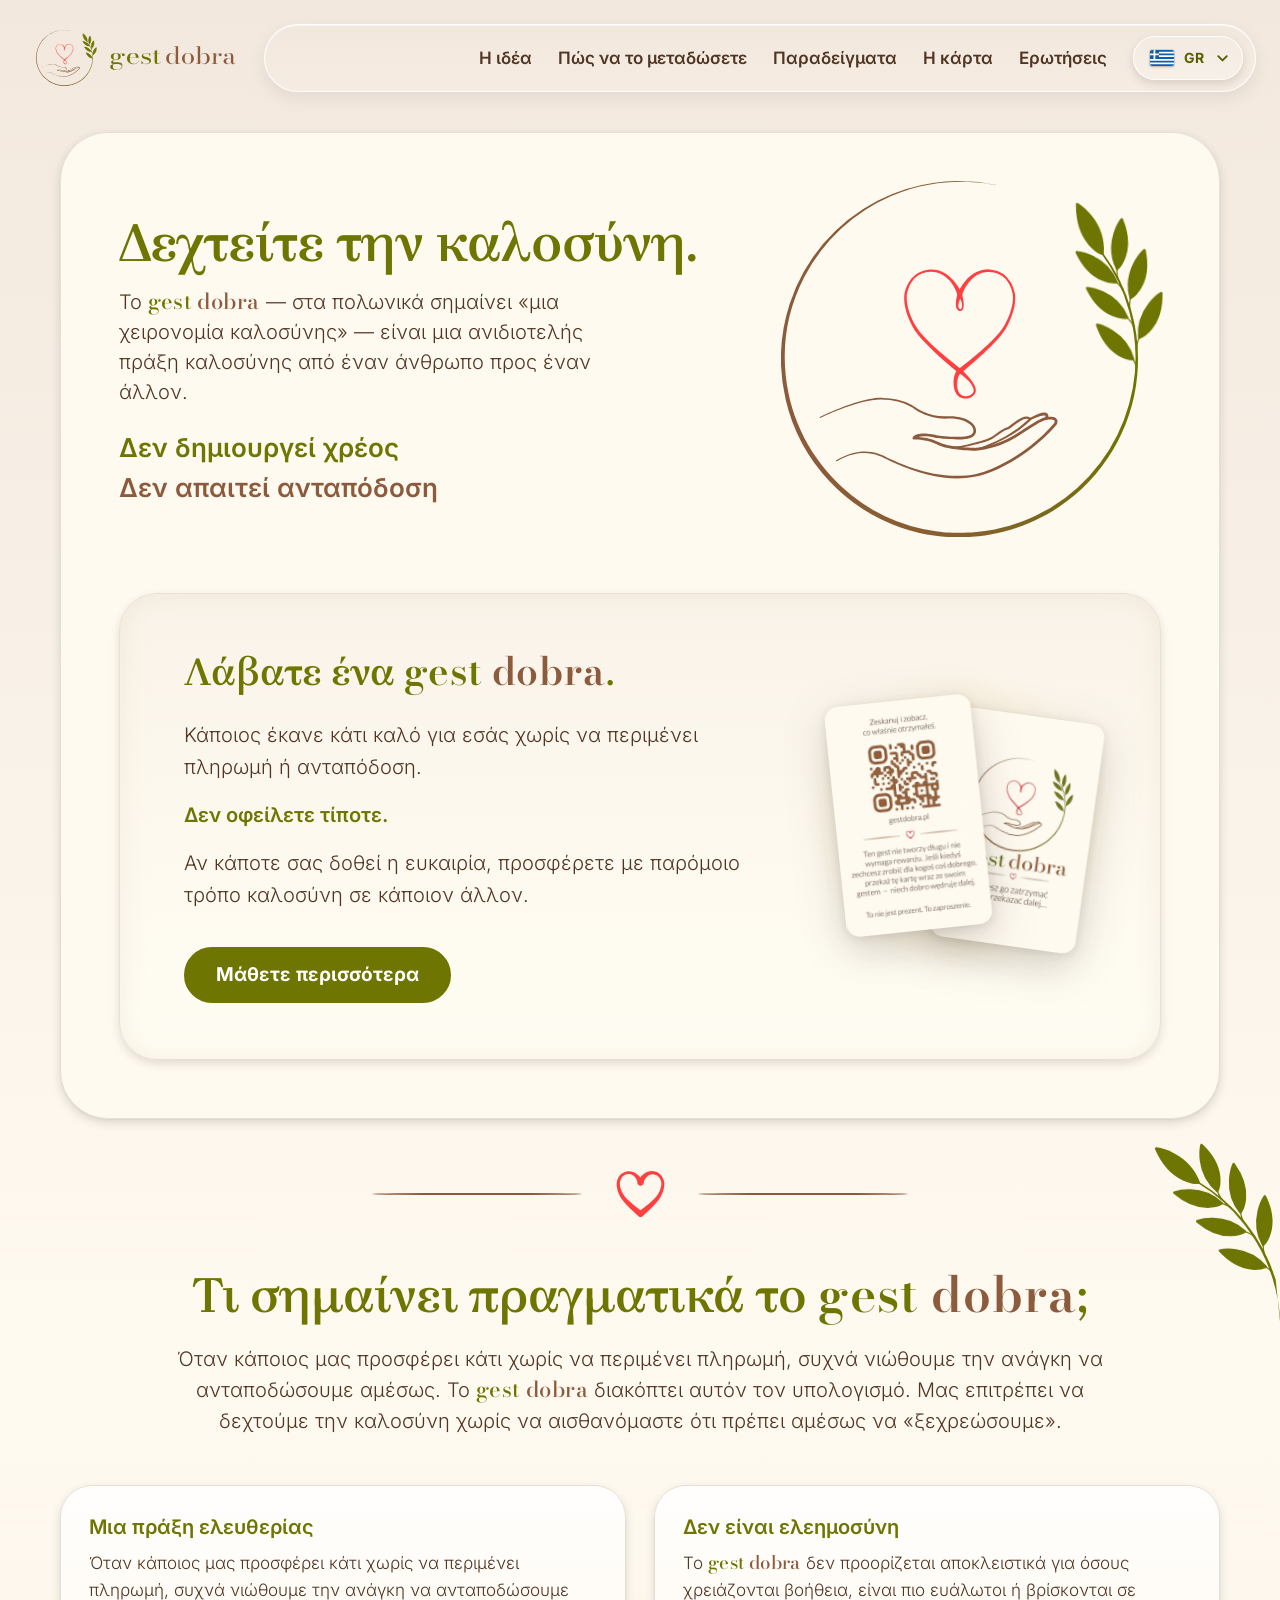
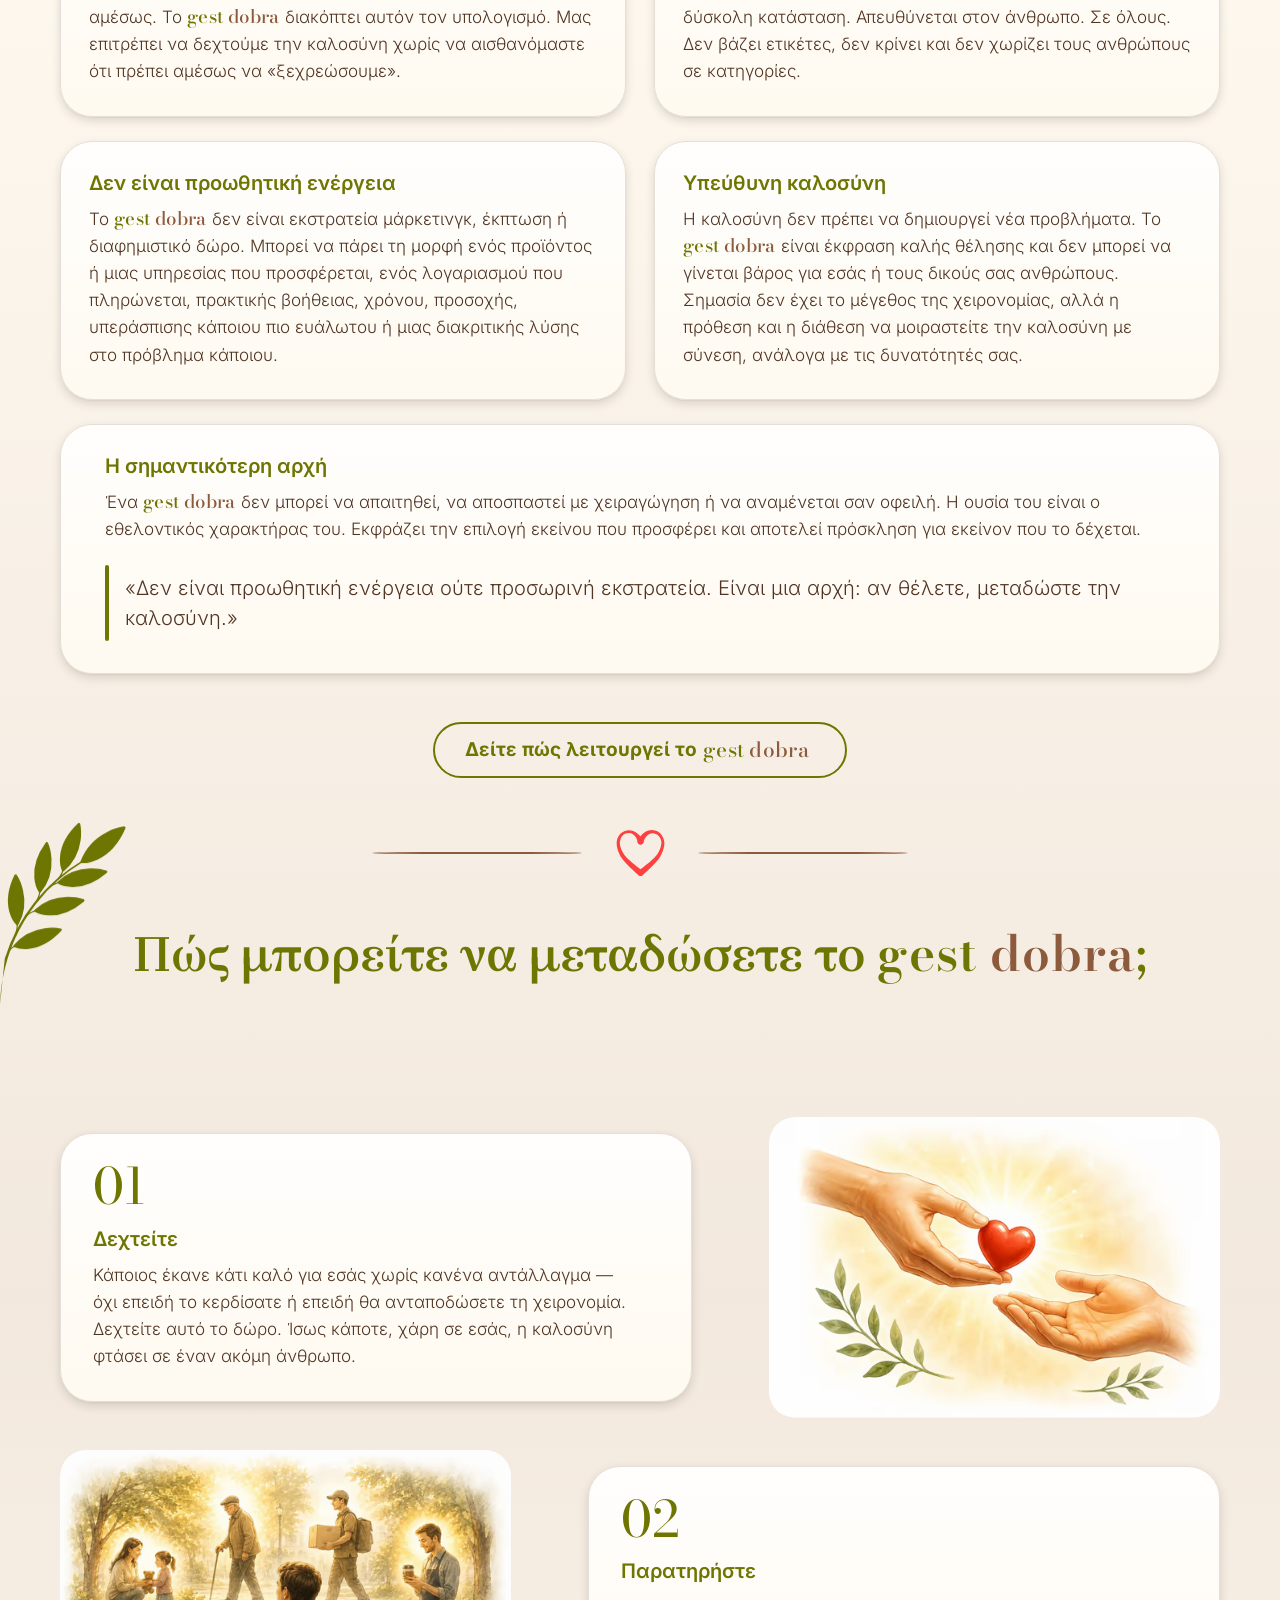
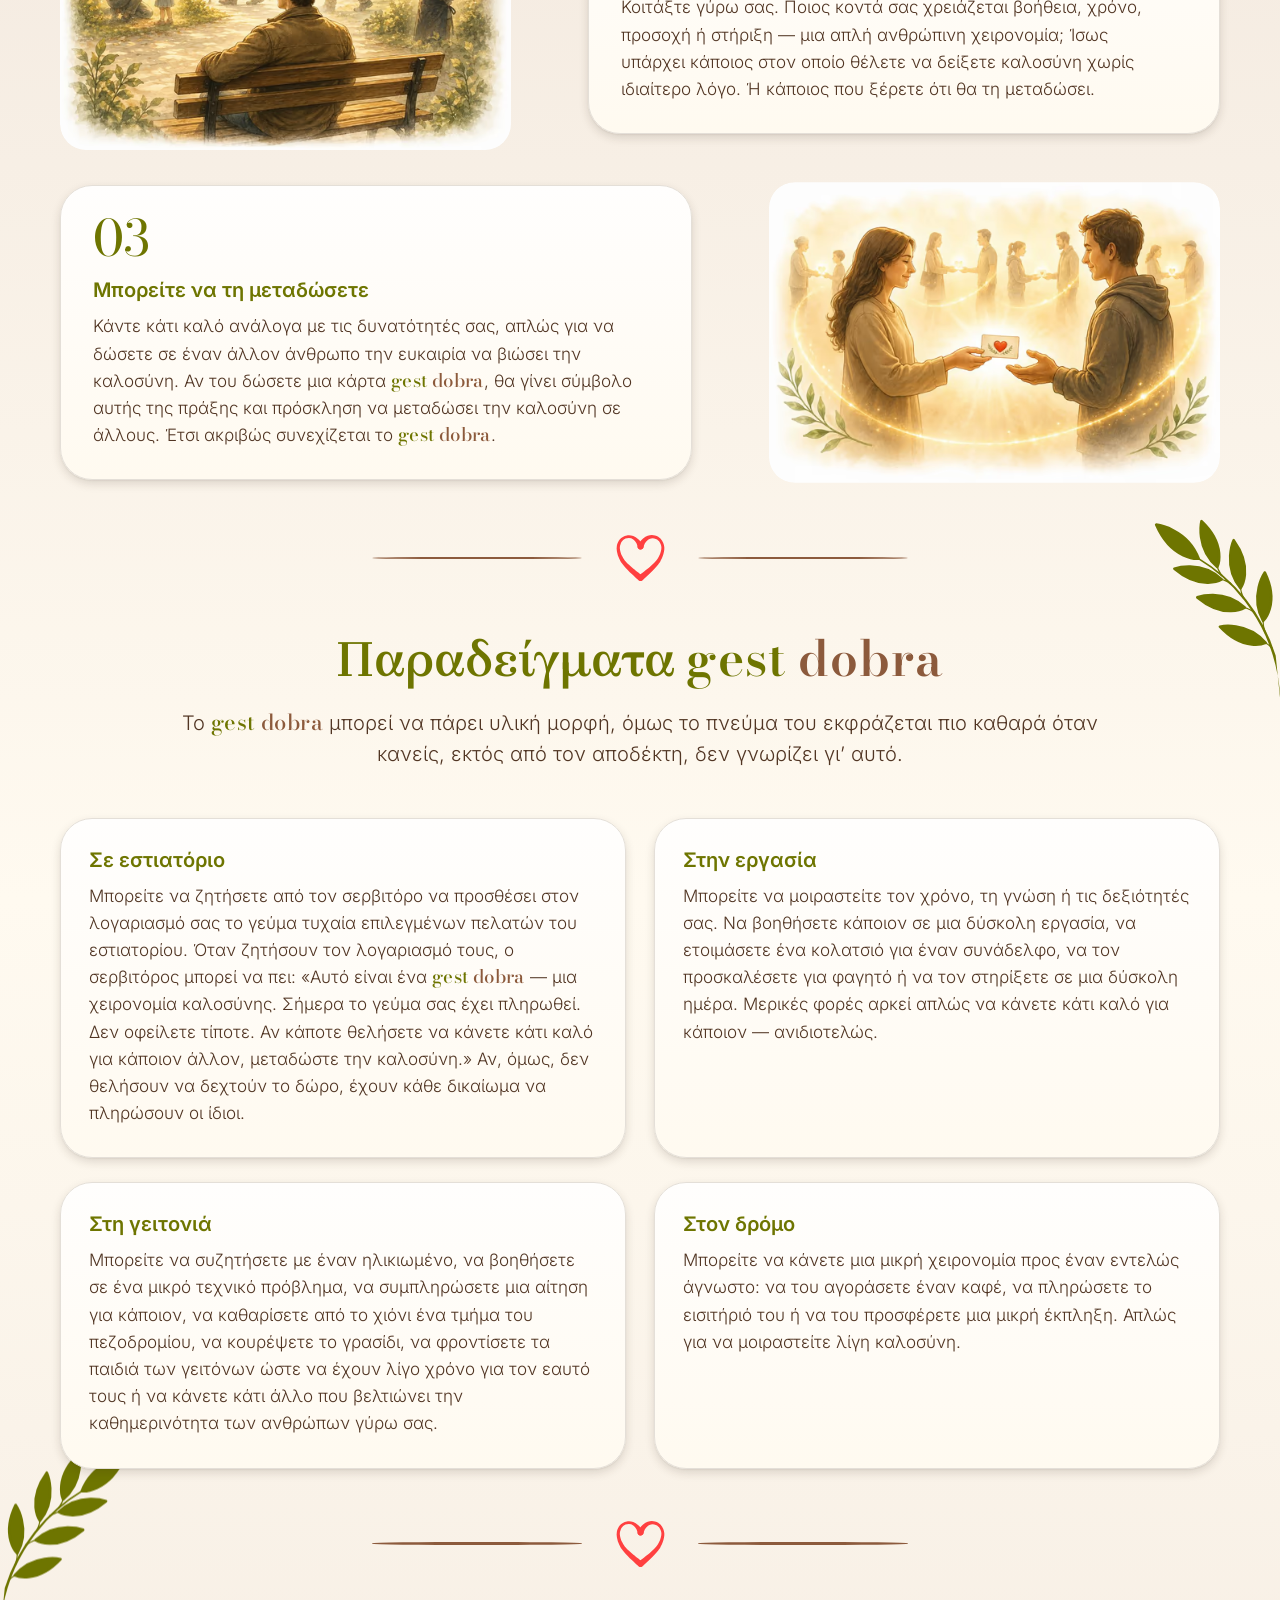
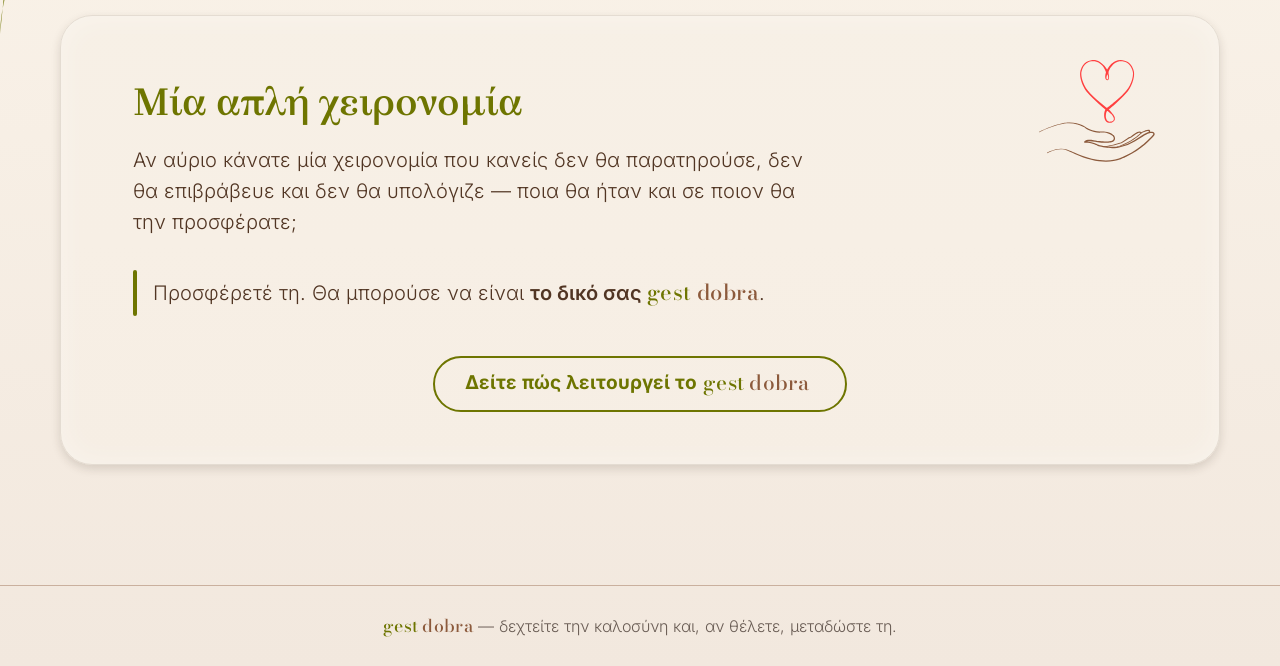
==== commit e42ba6dd: "Listki: płynne przejście z wyrastania w kołysanie (v2.0.5) Co-Authored-By: Claude Opus 5.5 (1M conte" ====
--- a/el/index.html
+++ b/el/index.html
@@ -25,10 +25,10 @@
   <meta property="og:title" content="Gest Dobra – ανιδιοτελής βοήθεια που μπορείτε να μεταδώσετε">
   <meta property="og:description" content="Gest Dobra σημαίνει ανιδιοτελής βοήθεια, χωρίς χρέος και χωρίς ανταπόδοση. Δεχτείτε την καλοσύνη και, αν θέλετε, μεταδώστε τη.">
   <meta property="og:url" content="https://gestdobra.pl/el/">
-  <meta property="og:image" content="https://gestdobra.pl/assets/img/og-image-el.jpg">
+  <meta property="og:image" content="https://gestdobra.pl/assets/img/og-image-el.jpg?v=3">
   <meta property="og:image:width" content="1200">
   <meta property="og:image:height" content="630">
-  <meta property="og:image:alt" content="Λογότυπο Gest Dobra – μια καρδιά πάνω από ένα ανοιχτό χέρι και η φράση «Δεχτείτε την καλοσύνη.»">
+  <meta property="og:image:alt" content="Λογότυπο Gest Dobra – μια καρδιά πάνω από ένα ανοιχτό χέρι και η φράση «Δεχτείτε την καλοσύνη»">
   <meta name="twitter:card" content="summary_large_image">
   <link rel="preload" href="../assets/fonts/inter-var-el.woff2" as="font" type="font/woff2" crossorigin>
   <link rel="preload" href="../assets/fonts/brygada-1918-var-el.woff2" as="font" type="font/woff2" crossorigin>
@@ -46,8 +46,8 @@
   <!-- Fonty hostowane lokalnie (RODO) -->
   <link rel="preload" href="../assets/fonts/brygada-1918-var-pl.woff2" as="font" type="font/woff2" crossorigin>
 
-  <link rel="stylesheet" href="../css/style.css?v=1.9.2">
-  <script src="../js/main.js?v=1.9.2" defer></script>
+  <link rel="stylesheet" href="../css/style.css?v=1.9.4">
+  <script src="../js/main.js?v=1.9.4" defer></script>
 
   <!-- i18n:jsonld – generowane, nie edytuj ręcznie -->
   <script type="application/ld+json">
@@ -97,7 +97,7 @@
         },
         "primaryImageOfPage": {
           "@type": "ImageObject",
-          "url": "https://gestdobra.pl/assets/img/og-image-el.jpg",
+          "url": "https://gestdobra.pl/assets/img/og-image-el.jpg?v=3",
           "width": 1200,
           "height": 630
         }
--- a/css/style.css
+++ b/css/style.css
@@ -737,29 +737,23 @@
 }
 
 /* gałązka wyrasta od nasady łodygi, potem kołysze się na wietrze */
-/* gałązka: łodyga należy do okręgu (stoi w miejscu), więc animowane są pojedyncze listki –
-   każdy obraca się wokół punktu, w którym jego ogonek łączy się z łodygą (współrzędne viewBox 466×437).
-   Listki wyrastają kolejno od dołu – w chwili, gdy rysowany okrąg (łodyga) dochodzi do ich miejsca –
-   a potem delikatnie drżą, każdy w swoim tempie. */
+/* Listki: wyrastają kolejno od dołu, gdy rysowany okrąg dochodzi do ich miejsca,
+   a potem kołyszą się delikatnie wokół punktu na łodydze – wszystkie w tym samym
+   tempie, z małym przesunięciem od dołu do góry, jak w lekkim powiewie. */
 .art--hero .art__branch .leaf {
   transform-box: view-box;
   animation:
-    leaf-grow 0.9s var(--ease-out) var(--lg, 1s) both,
-    leaf-flutter var(--lf, 4s) var(--ease-soft) var(--lfd, 2.4s) infinite alternate;
-}
-
-.art--hero .art__branch .lf1 { transform-origin: 395px 90px; --lg: 2.25s; --lf: 4.2s; --lfd: 3.2s; }
-.art--hero .art__branch .lf2 { transform-origin: 414px 119px; --lg: 2.15s; --lf: 3.6s; --lfd: 3.6s; }
-.art--hero .art__branch .lf3 { transform-origin: 418px 134px; --lg: 2.05s; --lf: 4.6s; --lfd: 3.3s; }
-.art--hero .art__branch .lf4 { transform-origin: 428px 156px; --lg: 1.95s; --lf: 3.9s; --lfd: 3.8s; }
-.art--hero .art__branch .lf5 { transform-origin: 432px 178px; --lg: 1.85s; --lf: 4.4s; --lfd: 3.4s; }
-.art--hero .art__branch .lf6 { transform-origin: 437px 206px; --lg: 1.75s; --lf: 3.7s; --lfd: 3.9s; }
-.art--hero .art__branch .lf7 { transform-origin: 435px 228px; --lg: 1.65s; --lf: 4.1s; --lfd: 3.5s; }
-
-/* listki po lewej stronie łodygi drżą w przeciwnym kierunku niż po prawej */
-.art--hero .art__branch :is(.lf2, .lf4, .lf6) {
-  animation-direction: normal, alternate-reverse;
-}
+    leaf-grow 1.3s cubic-bezier(0.33, 1, 0.68, 1) var(--lg, 1s) both,
+    leaf-flutter 6s cubic-bezier(0.37, 0, 0.63, 1) var(--lfd, 3.2s) infinite;
+}
+
+.art--hero .art__branch .lf1 { transform-origin: 395px 90px; --lg: 2.25s; --lfd: 4.4s; }
+.art--hero .art__branch .lf2 { transform-origin: 414px 119px; --lg: 2.15s; --lfd: 4.2s; }
+.art--hero .art__branch .lf3 { transform-origin: 418px 134px; --lg: 2.05s; --lfd: 4s; }
+.art--hero .art__branch .lf4 { transform-origin: 428px 156px; --lg: 1.95s; --lfd: 3.8s; }
+.art--hero .art__branch .lf5 { transform-origin: 432px 178px; --lg: 1.85s; --lfd: 3.6s; }
+.art--hero .art__branch .lf6 { transform-origin: 437px 206px; --lg: 1.75s; --lfd: 3.4s; }
+.art--hero .art__branch .lf7 { transform-origin: 435px 228px; --lg: 1.65s; --lfd: 3.2s; }
 
 .art--hero .art__hand {
   animation: hand-in 1.1s var(--ease-out) 0.55s both;
@@ -1668,16 +1662,21 @@
   to { --ring: 360deg; }
 }
 
+/* listek rozwija się i zatrzymuje lekko wychylony (1,8°) – dokładnie tam,
+   gdzie zaczyna się kołysanie, więc ruch rusza ze spoczynku, bez szarpnięcia */
 @keyframes leaf-grow {
   from {
     opacity: 0;
-    scale: 0.2;
+    scale: 0.35;
+  }
+  to {
+    rotate: 1.8deg;
   }
 }
 
 @keyframes leaf-flutter {
-  from { rotate: -3deg; }
-  to { rotate: 3.5deg; }
+  0%, 100% { rotate: 1.8deg; }
+  50% { rotate: -1.8deg; }
 }
 
 @keyframes hand-in {
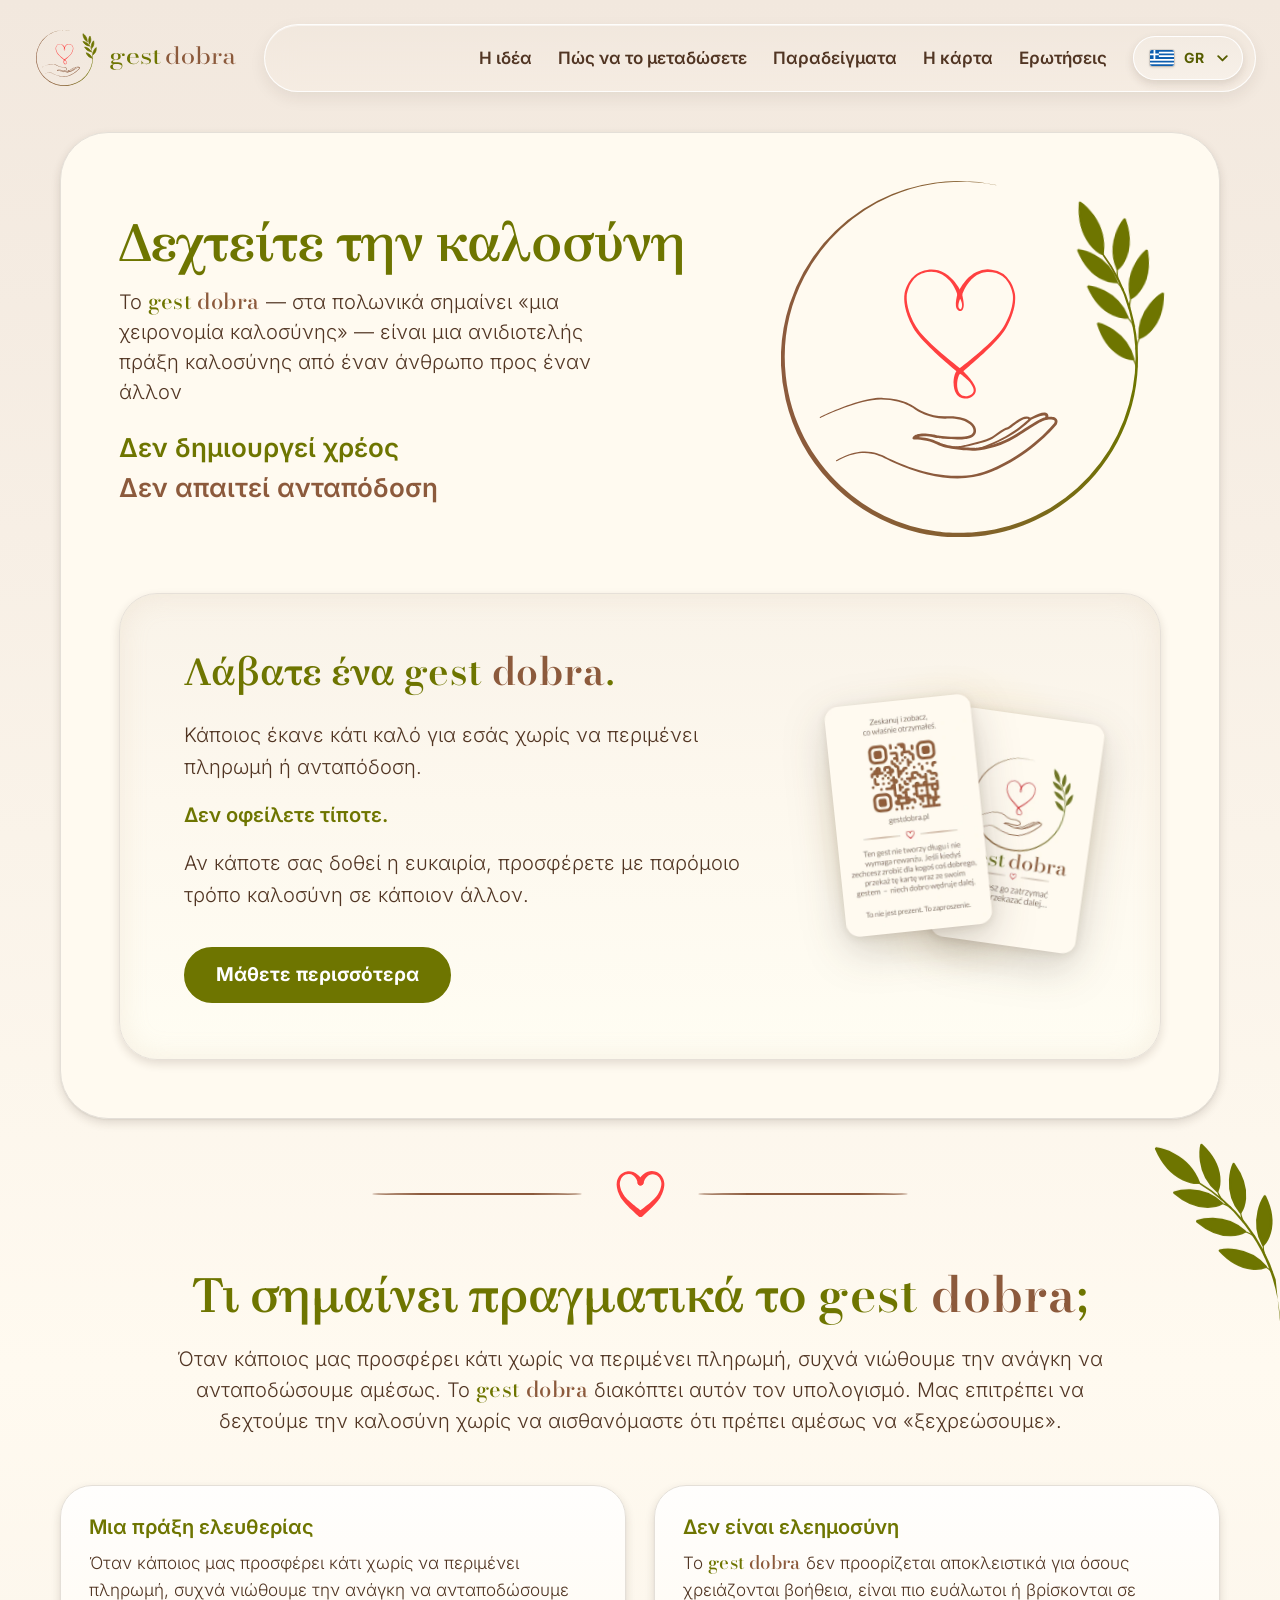
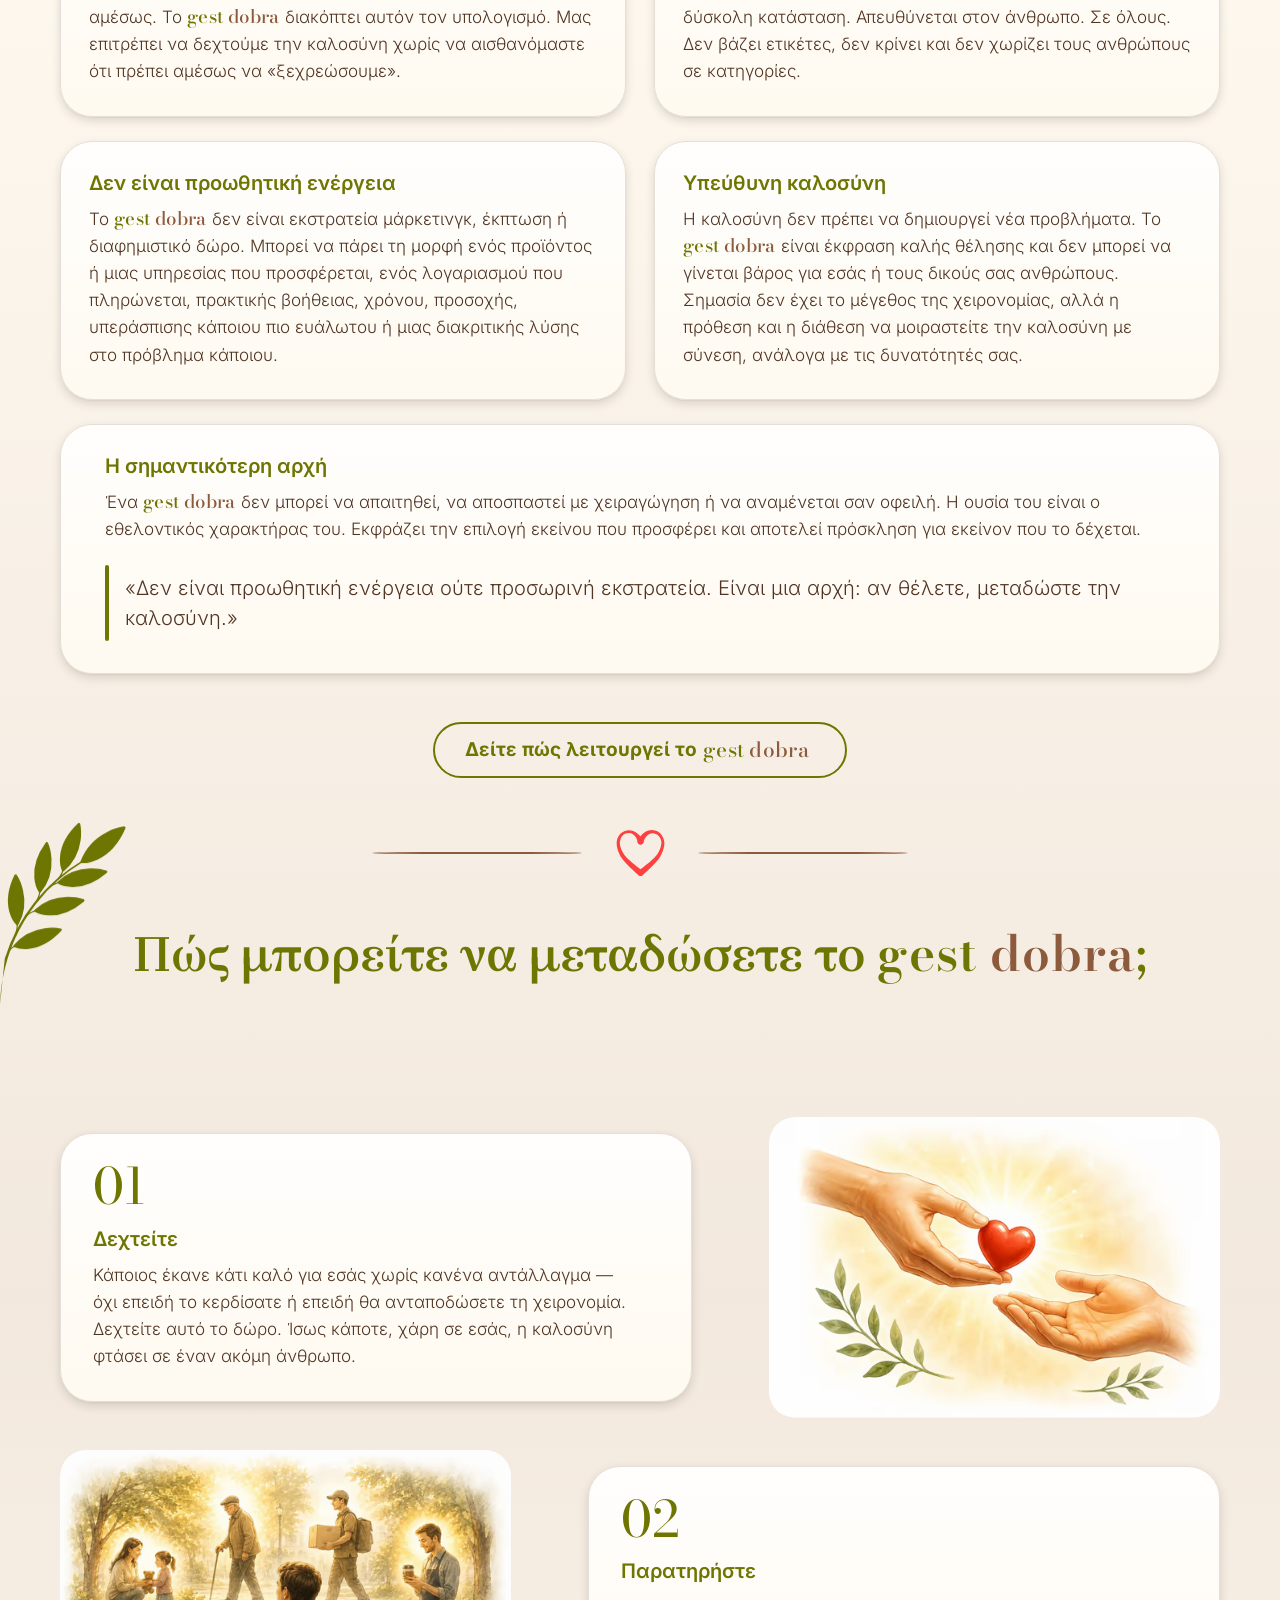
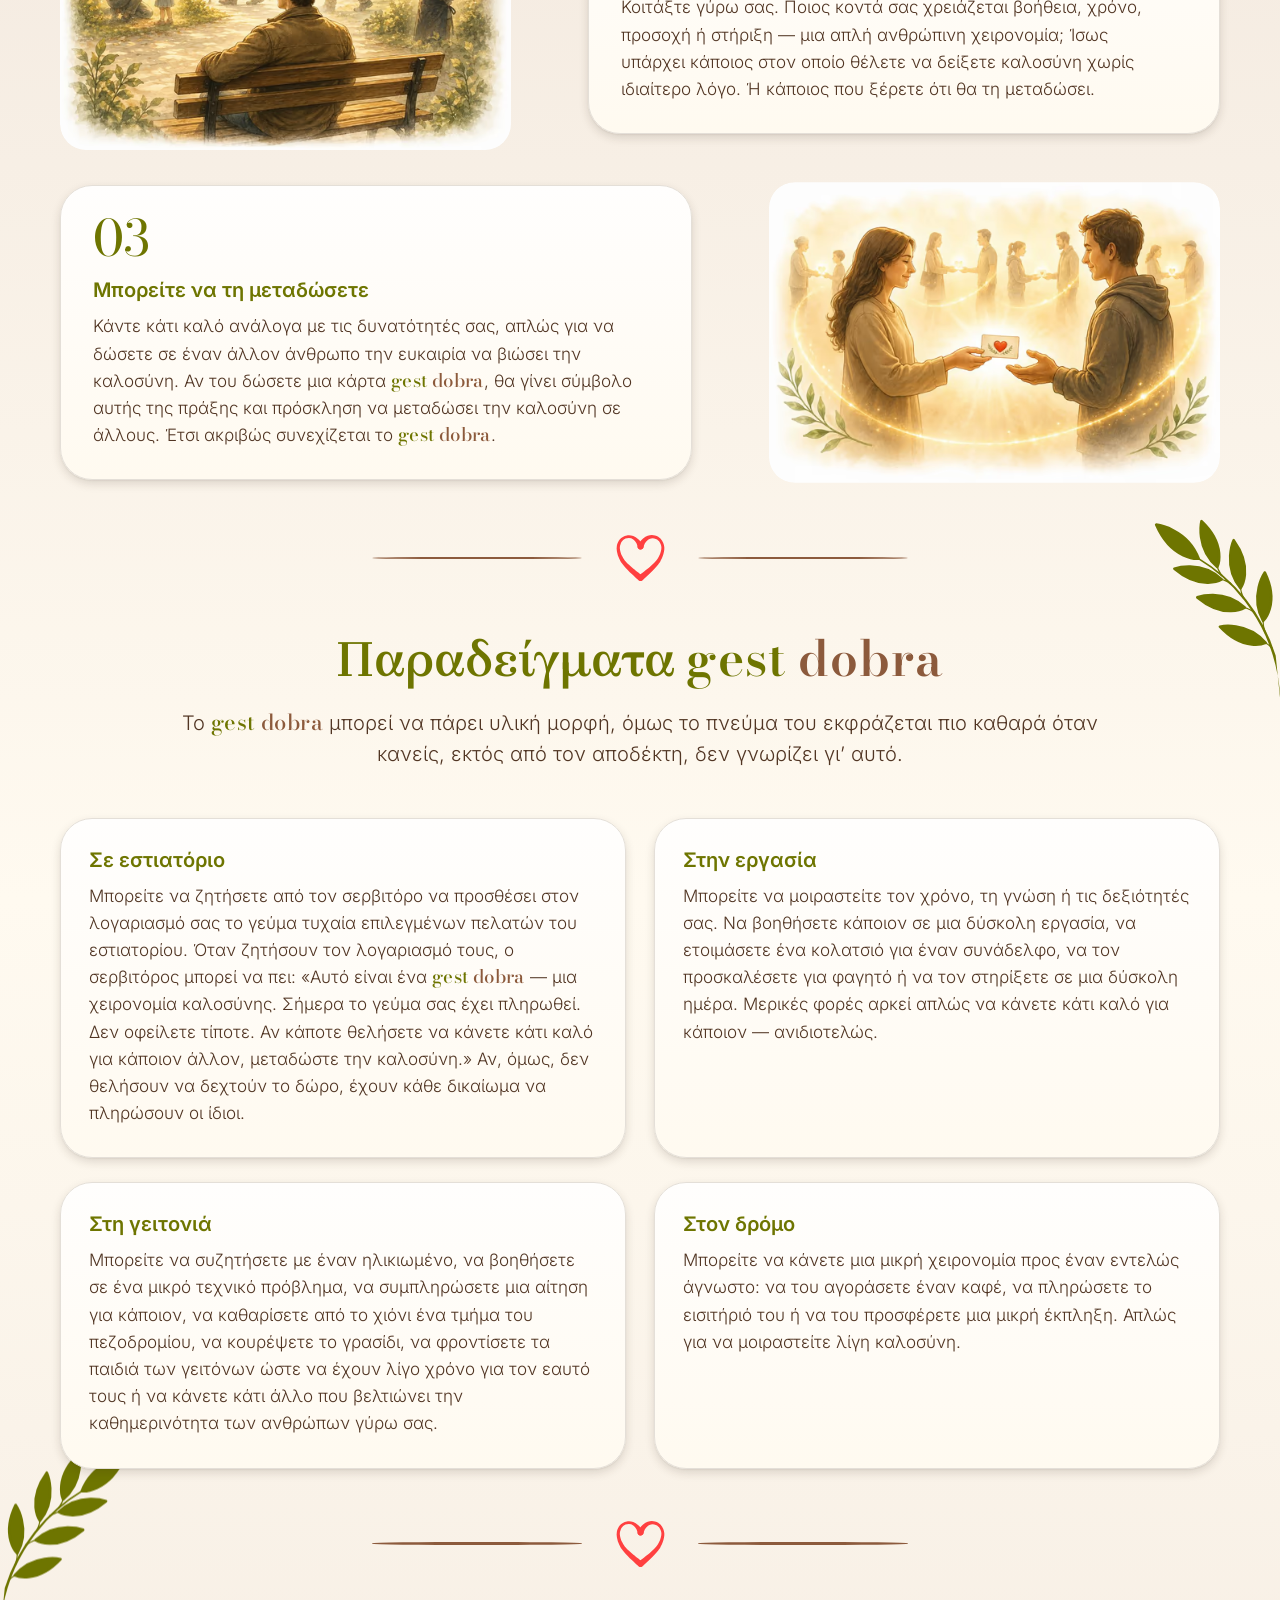
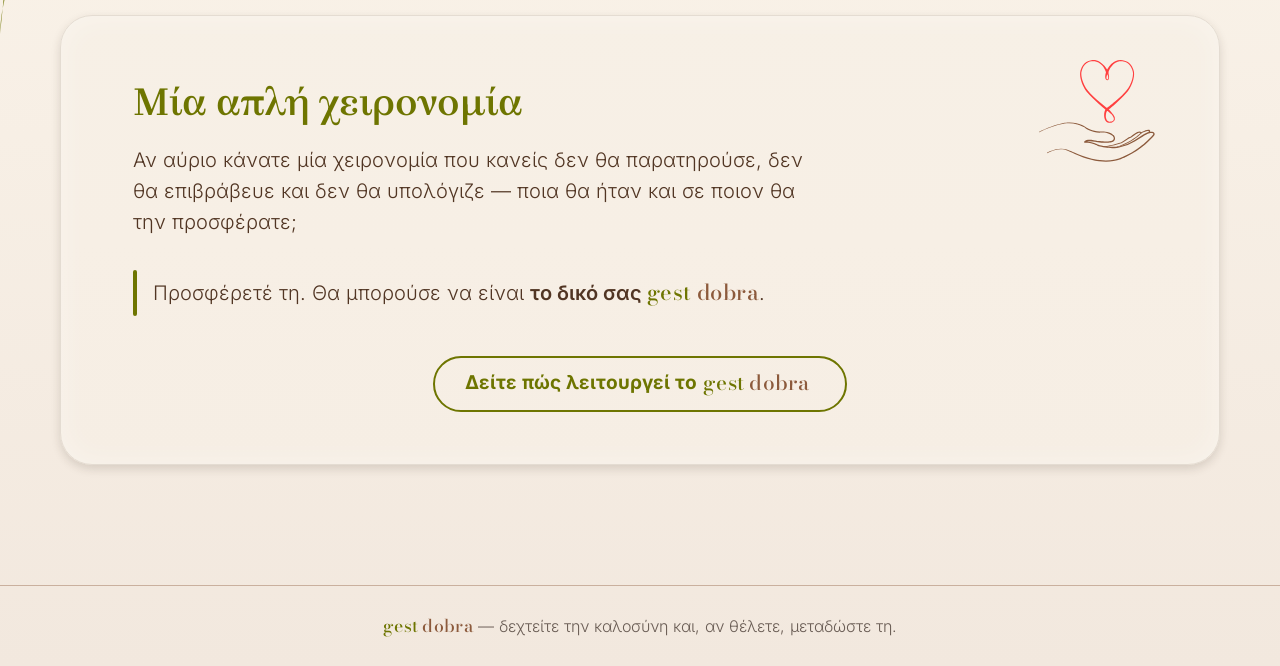
==== commit dd2d5a96: "Hero bez kropek, wyraźniejsze kołysanie listków (v2.0.6) Co-Authored-By: Claude Opus 5.5 (1M context" ====
--- a/el/index.html
+++ b/el/index.html
@@ -46,8 +46,8 @@
   <!-- Fonty hostowane lokalnie (RODO) -->
   <link rel="preload" href="../assets/fonts/brygada-1918-var-pl.woff2" as="font" type="font/woff2" crossorigin>
 
-  <link rel="stylesheet" href="../css/style.css?v=1.9.4">
-  <script src="../js/main.js?v=1.9.4" defer></script>
+  <link rel="stylesheet" href="../css/style.css?v=1.9.5">
+  <script src="../js/main.js?v=1.9.5" defer></script>
 
   <!-- i18n:jsonld – generowane, nie edytuj ręcznie -->
   <script type="application/ld+json">
@@ -168,8 +168,8 @@
         <div class="hero__card">
           <div class="hero__top">
             <div class="hero__text">
-              <h1 class="hero__title anim-load" id="hero-title" data-delay=".15">Δεχτείτε την καλοσύνη.</h1>
-              <p class="hero__lead anim-load" data-delay=".3">Το <span class="brand-name"><span class="brand-name__g">Gest</span> <span class="brand-name__d">Dobra</span></span> — στα πολωνικά σημαίνει «μια χειρονομία καλοσύνης» — είναι μια ανιδιοτελής πράξη καλοσύνης από έναν άνθρωπο προς έναν άλλον.</p>
+              <h1 class="hero__title anim-load" id="hero-title" data-delay=".15">Δεχτείτε την καλοσύνη</h1>
+              <p class="hero__lead anim-load" data-delay=".3">Το <span class="brand-name"><span class="brand-name__g">Gest</span> <span class="brand-name__d">Dobra</span></span> — στα πολωνικά σημαίνει «μια χειρονομία καλοσύνης» — είναι μια ανιδιοτελής πράξη καλοσύνης από έναν άνθρωπο προς έναν άλλον</p>
               <ul class="hero__claims" role="list">
                 <li class="hero__claim anim-load anim-load--left" data-delay=".45">Δεν δημιουργεί χρέος</li>
                 <li class="hero__claim hero__claim--brown anim-load anim-load--left" data-delay=".6">Δεν απαιτεί ανταπόδοση</li>
--- a/css/style.css
+++ b/css/style.css
@@ -747,13 +747,13 @@
     leaf-flutter 6s cubic-bezier(0.37, 0, 0.63, 1) var(--lfd, 3.2s) infinite;
 }
 
-.art--hero .art__branch .lf1 { transform-origin: 395px 90px; --lg: 2.25s; --lfd: 4.4s; }
-.art--hero .art__branch .lf2 { transform-origin: 414px 119px; --lg: 2.15s; --lfd: 4.2s; }
-.art--hero .art__branch .lf3 { transform-origin: 418px 134px; --lg: 2.05s; --lfd: 4s; }
-.art--hero .art__branch .lf4 { transform-origin: 428px 156px; --lg: 1.95s; --lfd: 3.8s; }
-.art--hero .art__branch .lf5 { transform-origin: 432px 178px; --lg: 1.85s; --lfd: 3.6s; }
-.art--hero .art__branch .lf6 { transform-origin: 437px 206px; --lg: 1.75s; --lfd: 3.4s; }
-.art--hero .art__branch .lf7 { transform-origin: 435px 228px; --lg: 1.65s; --lfd: 3.2s; }
+.art--hero .art__branch .lf1 { transform-origin: 395px 90px; --lg: 2.25s; --lfd: 4.4s; --la: 5deg; }
+.art--hero .art__branch .lf2 { transform-origin: 414px 119px; --lg: 2.15s; --lfd: 4.2s; --la: 4.6deg; }
+.art--hero .art__branch .lf3 { transform-origin: 418px 134px; --lg: 2.05s; --lfd: 4s; --la: 4.3deg; }
+.art--hero .art__branch .lf4 { transform-origin: 428px 156px; --lg: 1.95s; --lfd: 3.8s; --la: 4deg; }
+.art--hero .art__branch .lf5 { transform-origin: 432px 178px; --lg: 1.85s; --lfd: 3.6s; --la: 3.7deg; }
+.art--hero .art__branch .lf6 { transform-origin: 437px 206px; --lg: 1.75s; --lfd: 3.4s; --la: 3.4deg; }
+.art--hero .art__branch .lf7 { transform-origin: 435px 228px; --lg: 1.65s; --lfd: 3.2s; --la: 3.2deg; }
 
 .art--hero .art__hand {
   animation: hand-in 1.1s var(--ease-out) 0.55s both;
@@ -1662,7 +1662,7 @@
   to { --ring: 360deg; }
 }
 
-/* listek rozwija się i zatrzymuje lekko wychylony (1,8°) – dokładnie tam,
+/* listek rozwija się i zatrzymuje lekko wychylony (--la) – dokładnie tam,
    gdzie zaczyna się kołysanie, więc ruch rusza ze spoczynku, bez szarpnięcia */
 @keyframes leaf-grow {
   from {
@@ -1670,13 +1670,14 @@
     scale: 0.35;
   }
   to {
-    rotate: 1.8deg;
-  }
-}
-
+    rotate: var(--la, 4deg);
+  }
+}
+
+/* wychylenie --la: większe przy czubku gałązki, mniejsze przy nasadzie */
 @keyframes leaf-flutter {
-  0%, 100% { rotate: 1.8deg; }
-  50% { rotate: -1.8deg; }
+  0%, 100% { rotate: var(--la, 4deg); }
+  50% { rotate: calc(var(--la, 4deg) * -1); }
 }
 
 @keyframes hand-in {
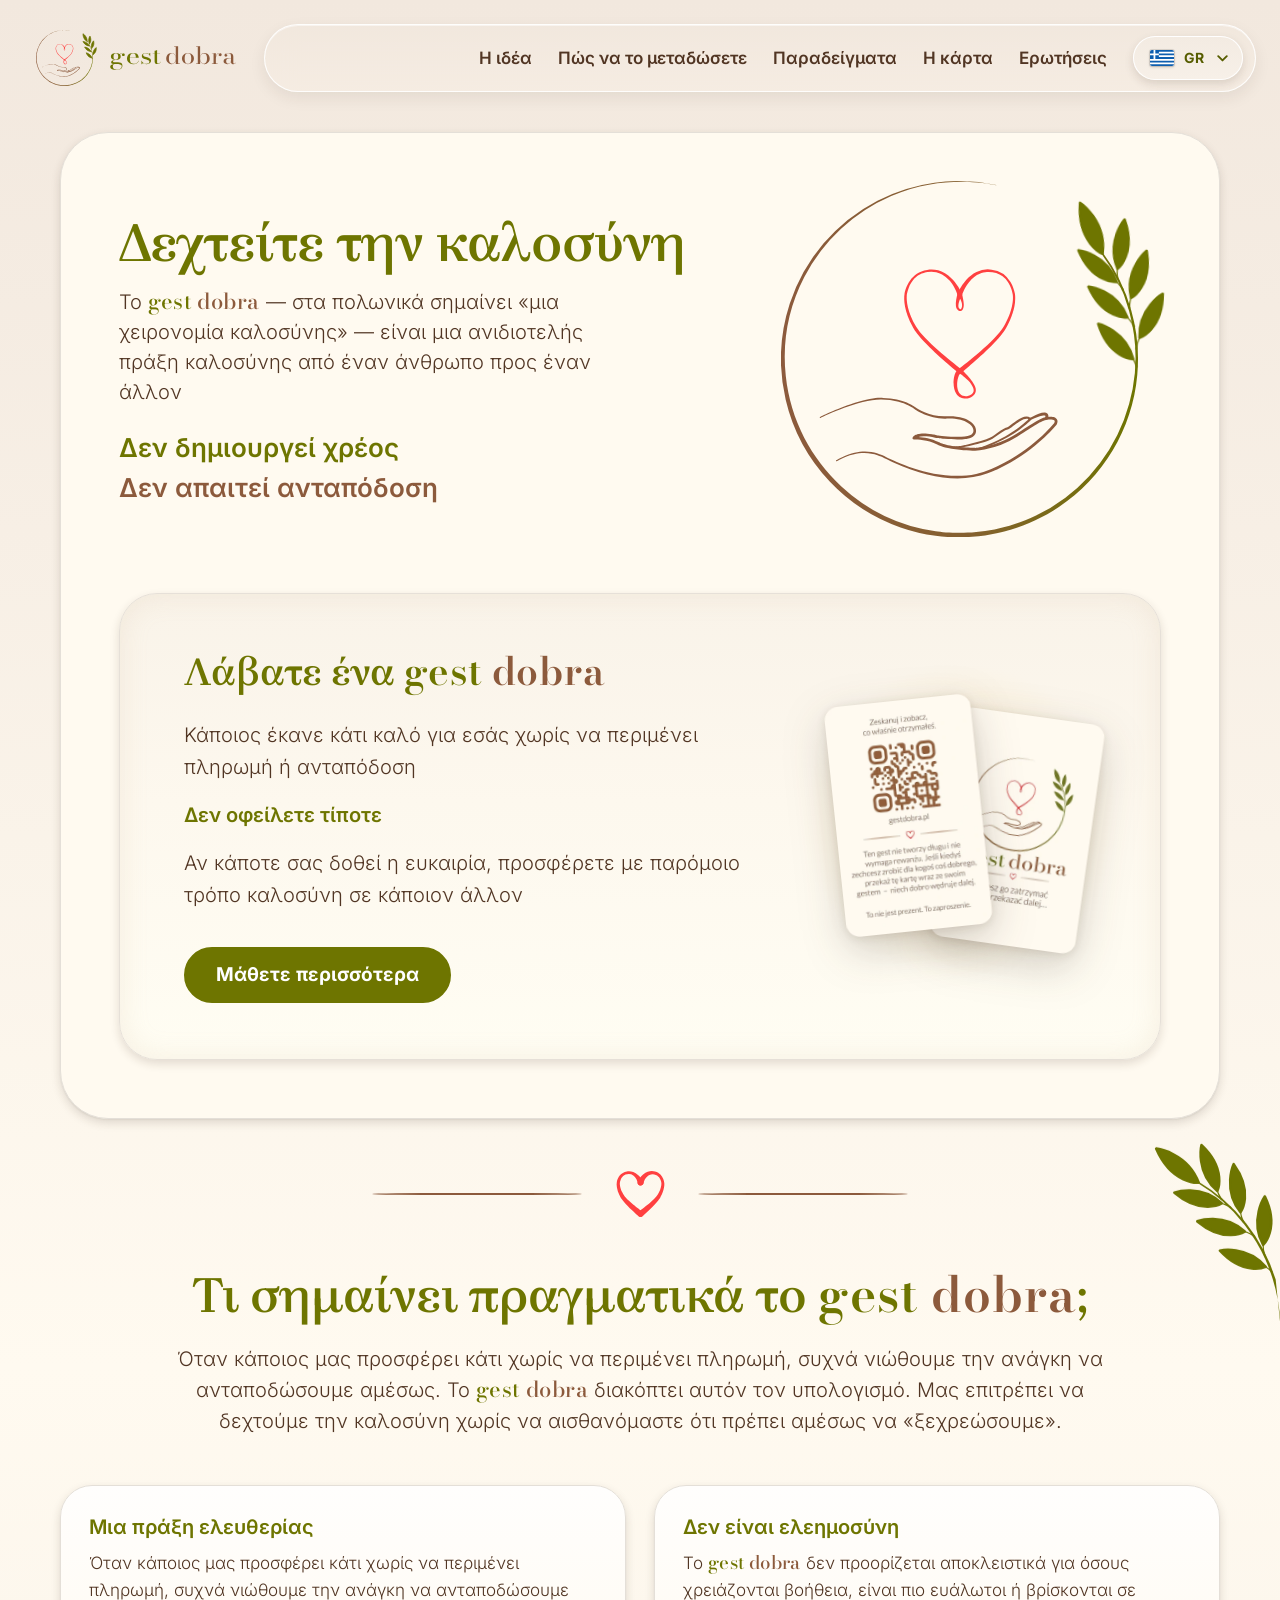
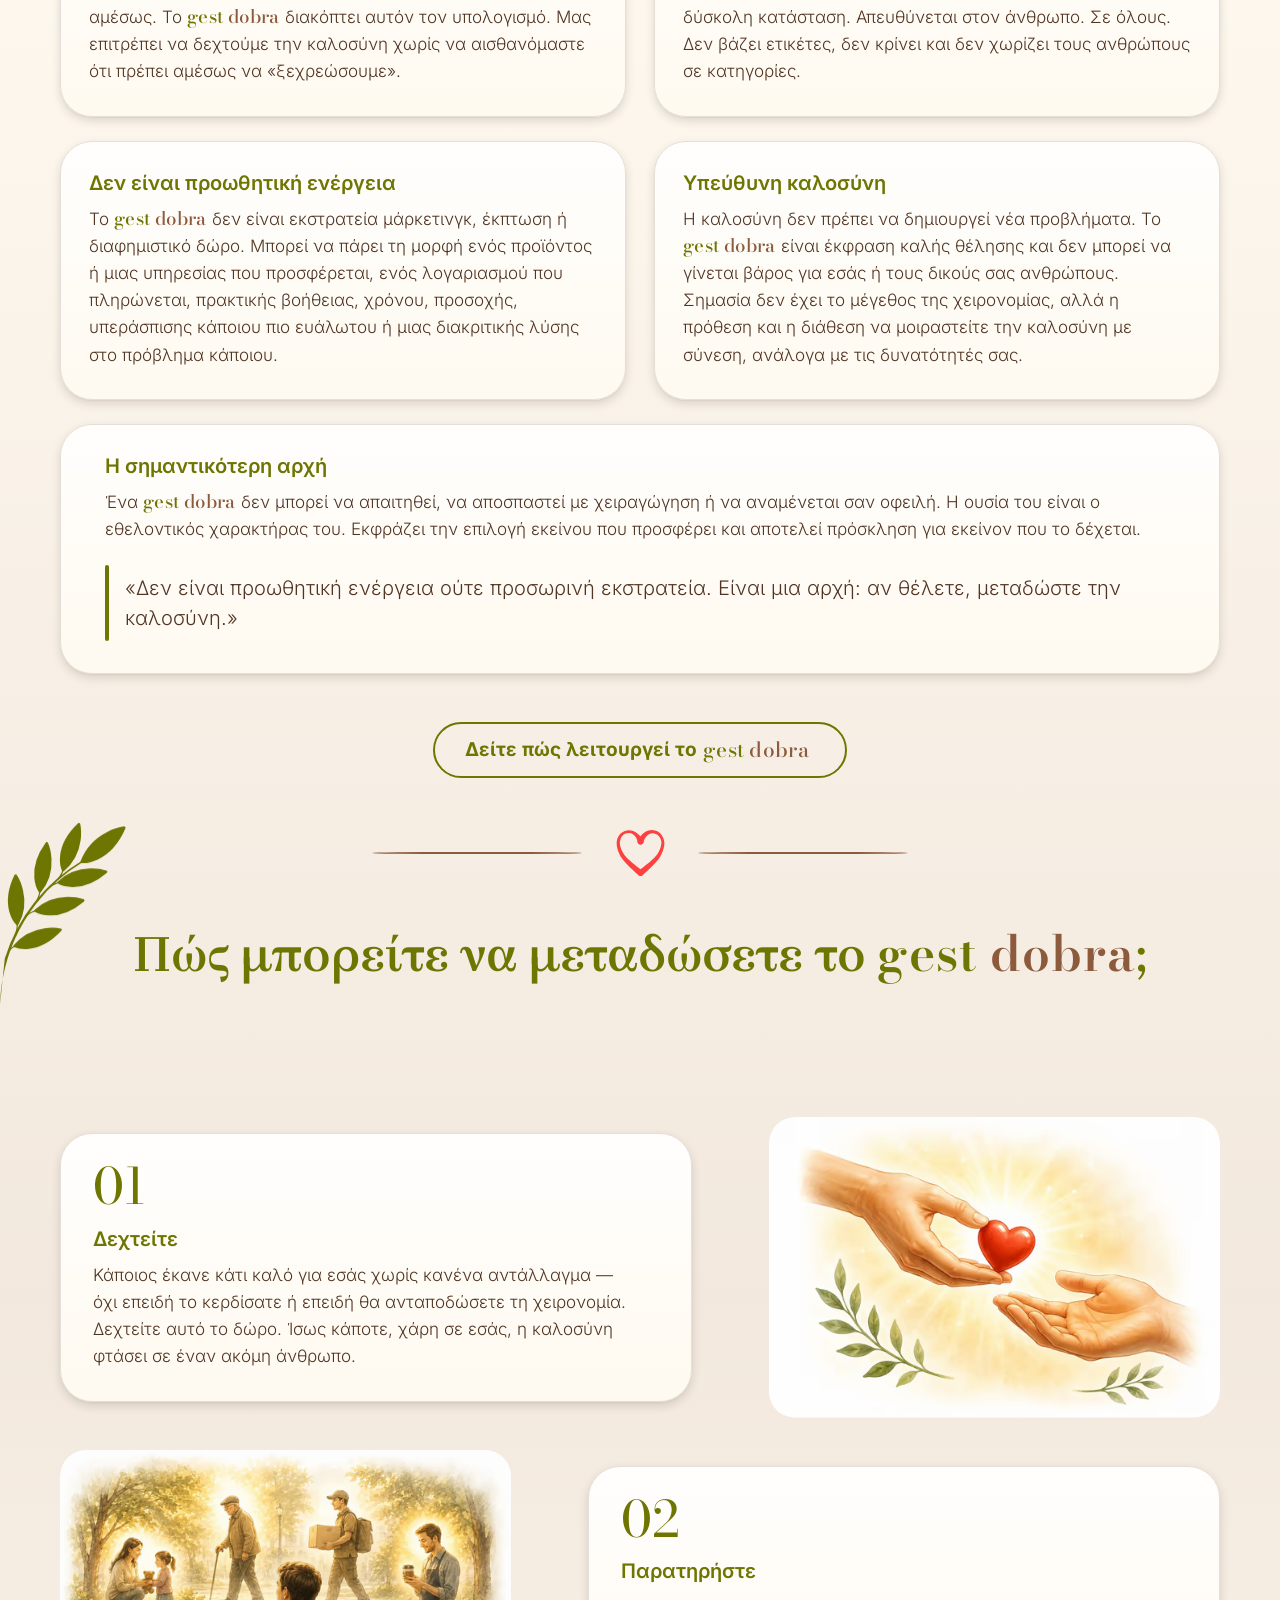
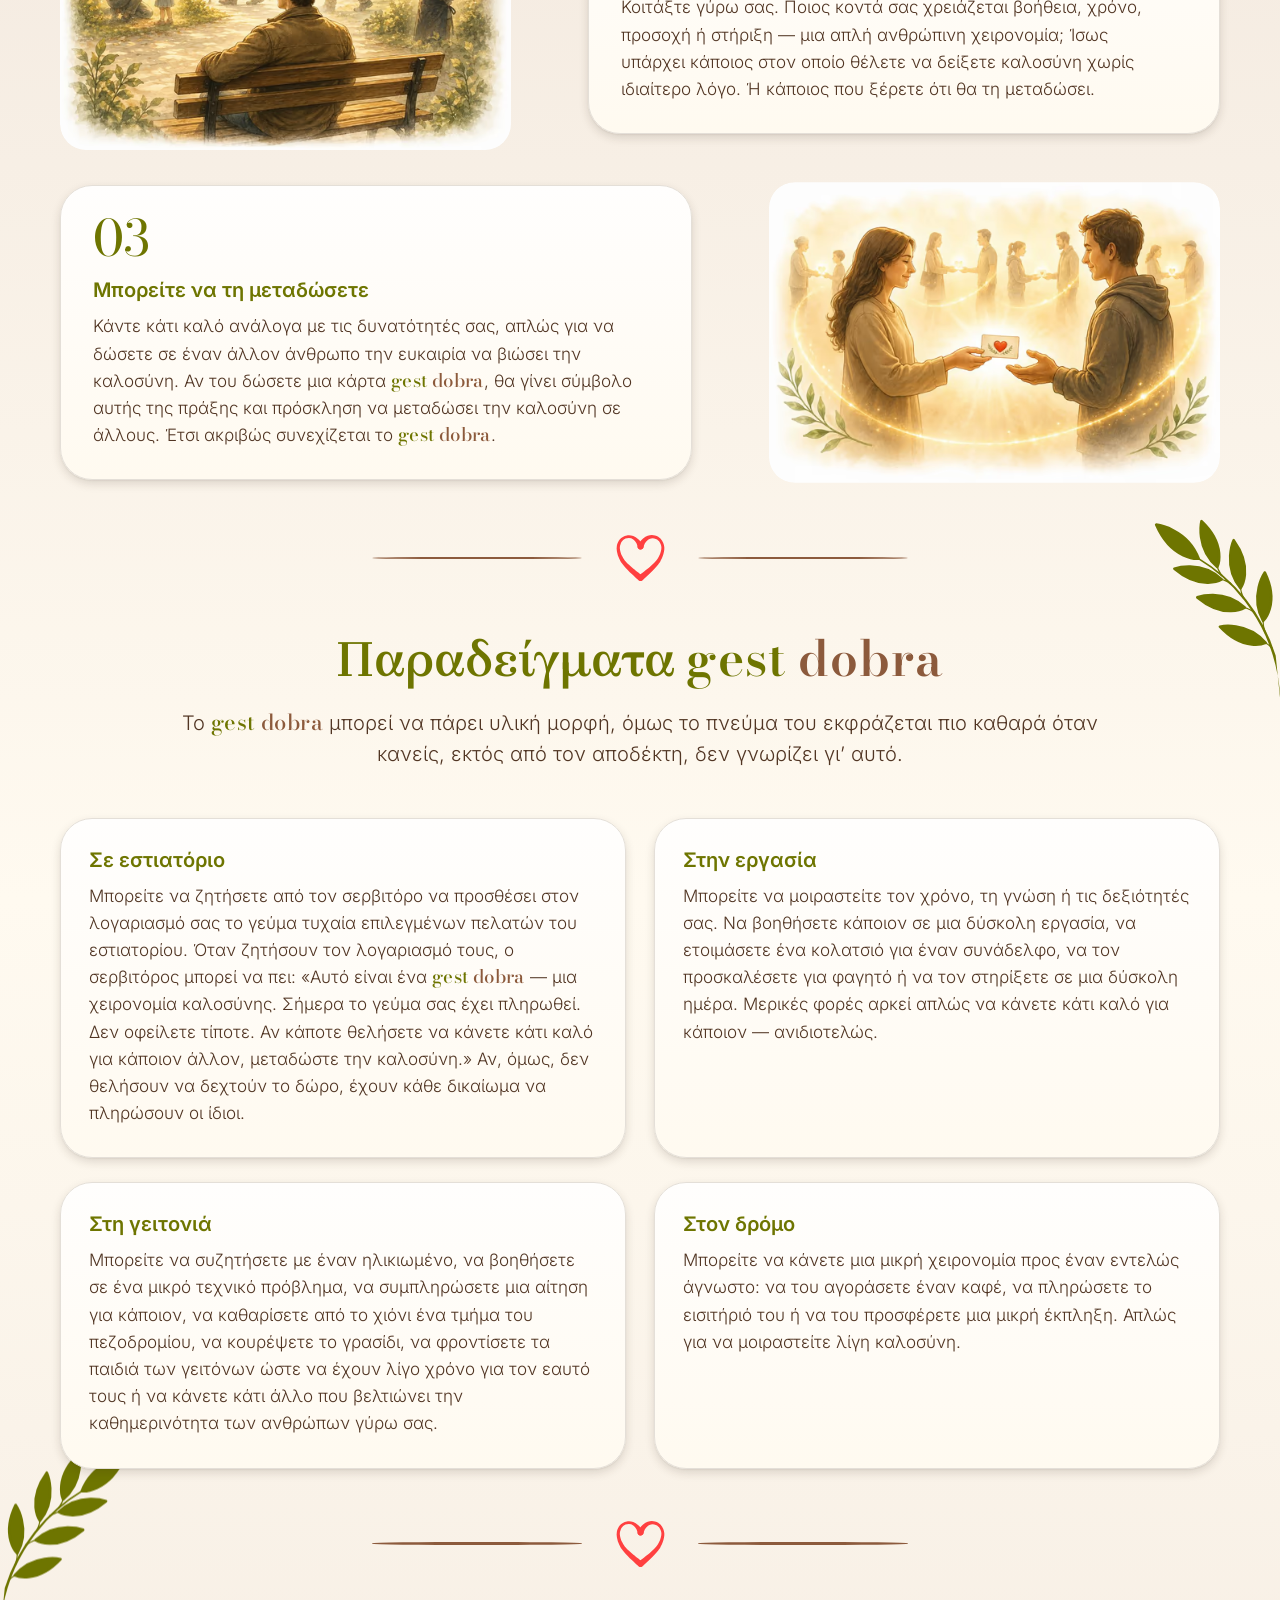
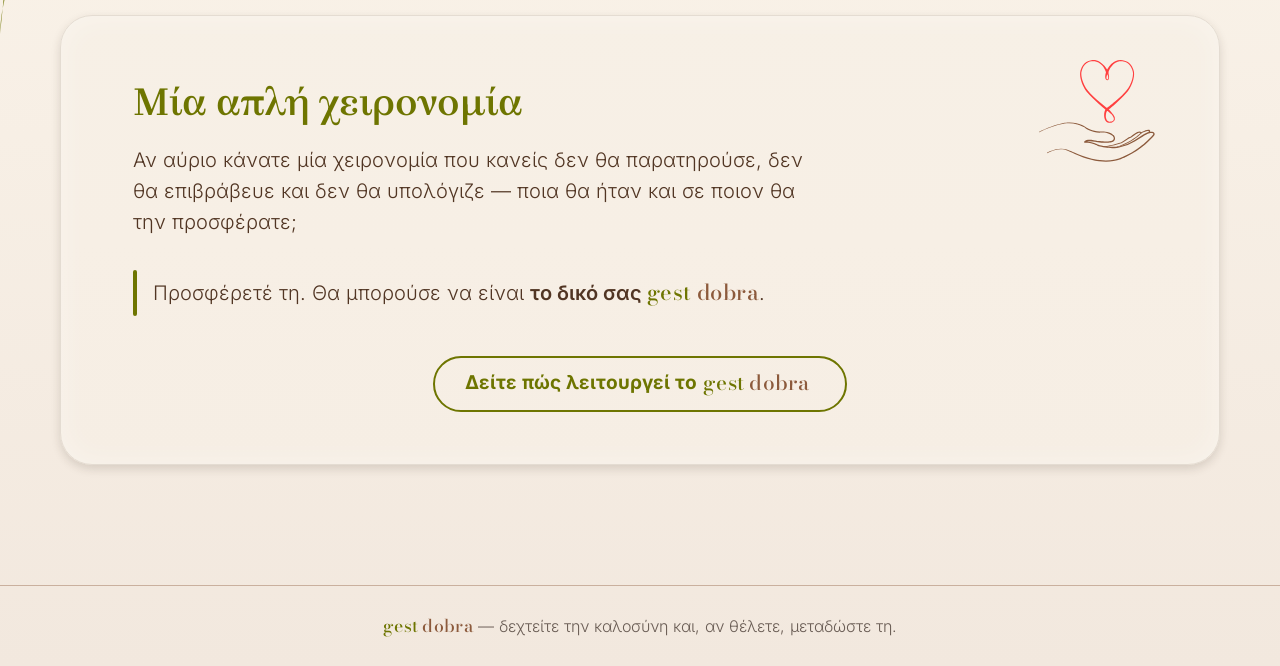
==== commit 9adddcef: "Sekcja „Otrzymałeś Gest Dobra” bez kropek (v2.0.7) Co-Authored-By: Claude Opus 5.5 (1M context) <nor" ====
--- a/el/index.html
+++ b/el/index.html
@@ -46,8 +46,8 @@
   <!-- Fonty hostowane lokalnie (RODO) -->
   <link rel="preload" href="../assets/fonts/brygada-1918-var-pl.woff2" as="font" type="font/woff2" crossorigin>
 
-  <link rel="stylesheet" href="../css/style.css?v=1.9.5">
-  <script src="../js/main.js?v=1.9.5" defer></script>
+  <link rel="stylesheet" href="../css/style.css?v=1.9.6">
+  <script src="../js/main.js?v=1.9.6" defer></script>
 
   <!-- i18n:jsonld – generowane, nie edytuj ręcznie -->
   <script type="application/ld+json">
@@ -186,10 +186,10 @@
 
           <div class="received anim-load" data-delay=".55">
             <div class="received__text">
-              <h2 class="received__title">Λάβατε ένα <span class="brand-name"><span class="brand-name__g">Gest</span> <span class="brand-name__d">Dobra</span></span>.</h2>
-              <p>Κάποιος έκανε κάτι καλό για εσάς χωρίς να περιμένει πληρωμή ή ανταπόδοση.</p>
-              <p class="received__strong">Δεν οφείλετε τίποτε.</p>
-              <p class="received__last">Αν κάποτε σας δοθεί η ευκαιρία, προσφέρετε με παρόμοιο τρόπο καλοσύνη σε κάποιον άλλον.</p>
+              <h2 class="received__title">Λάβατε ένα <span class="brand-name"><span class="brand-name__g">Gest</span> <span class="brand-name__d">Dobra</span></span></h2>
+              <p>Κάποιος έκανε κάτι καλό για εσάς χωρίς να περιμένει πληρωμή ή ανταπόδοση</p>
+              <p class="received__strong">Δεν οφείλετε τίποτε</p>
+              <p class="received__last">Αν κάποτε σας δοθεί η ευκαιρία, προσφέρετε με παρόμοιο τρόπο καλοσύνη σε κάποιον άλλον</p>
               <div class="received__cta">
                 <a class="btn btn--primary" href="#o-idei">Μάθετε περισσότερα</a>
               </div>
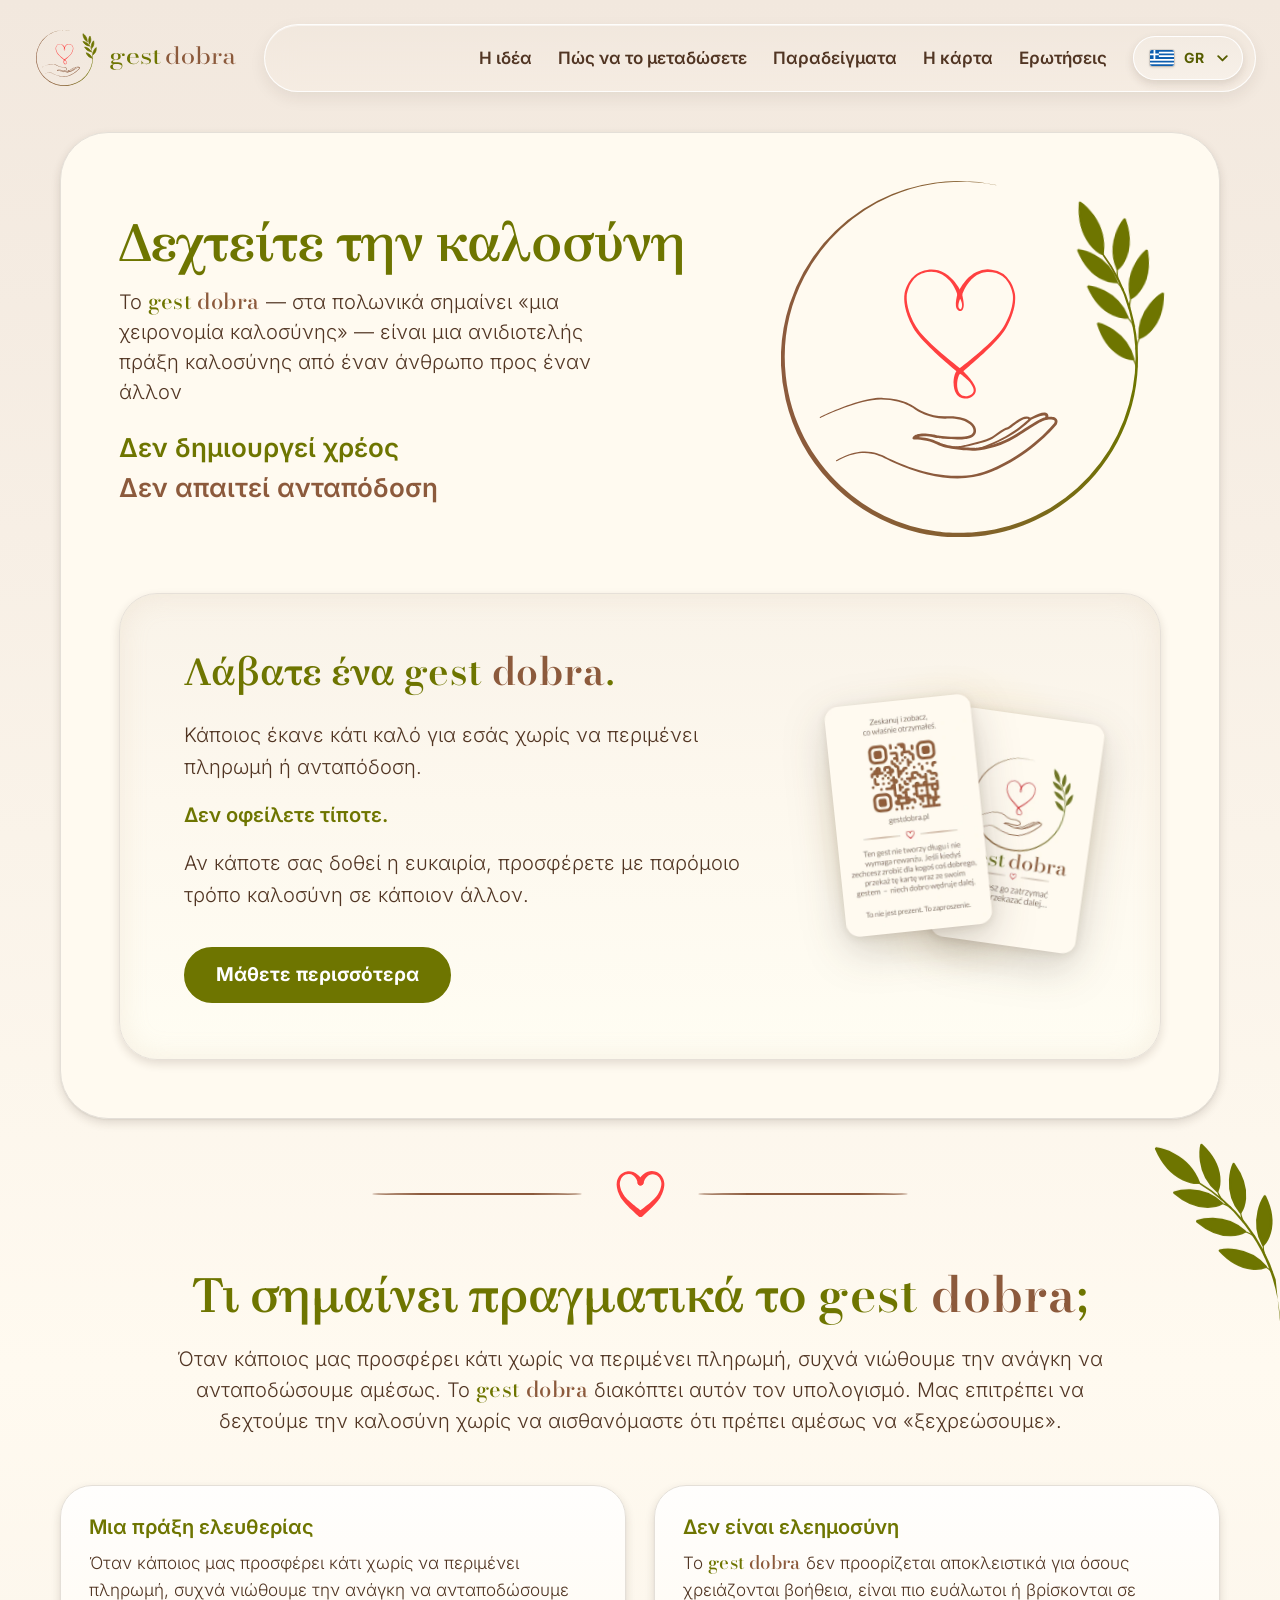
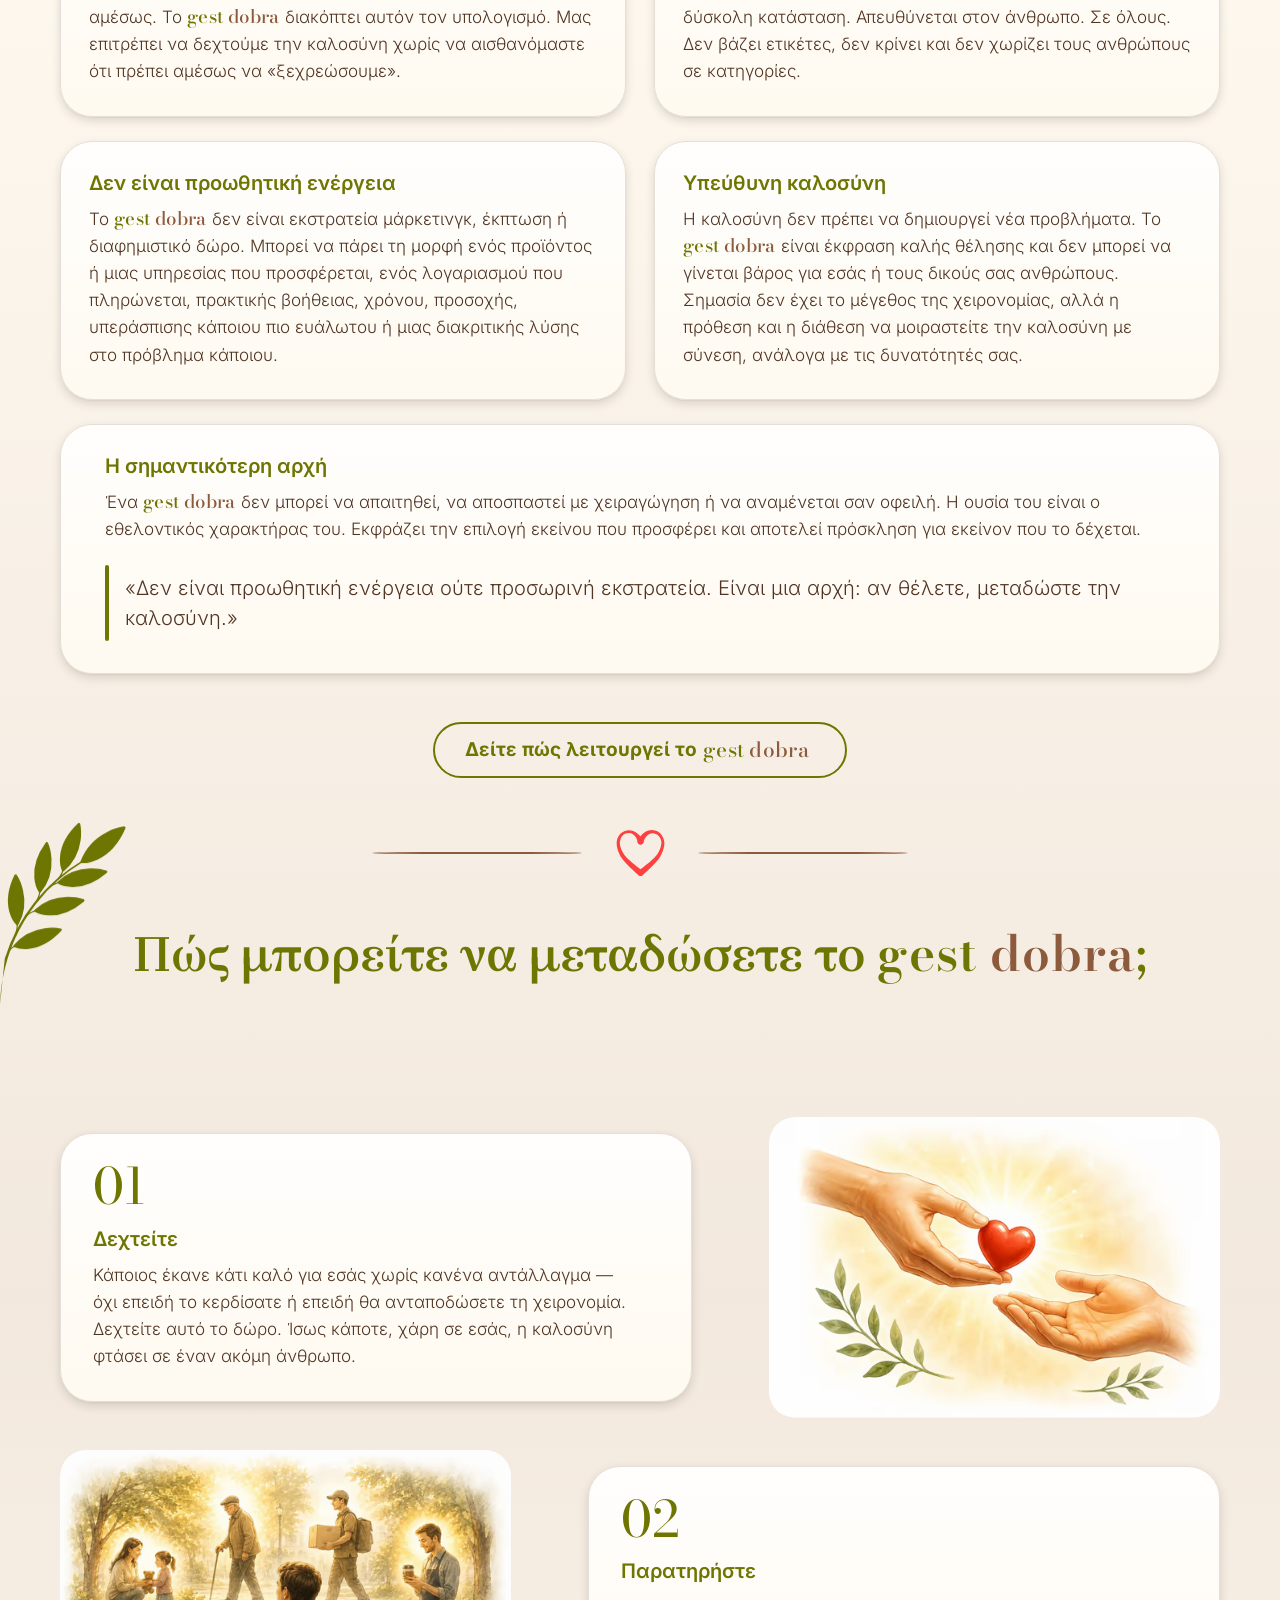
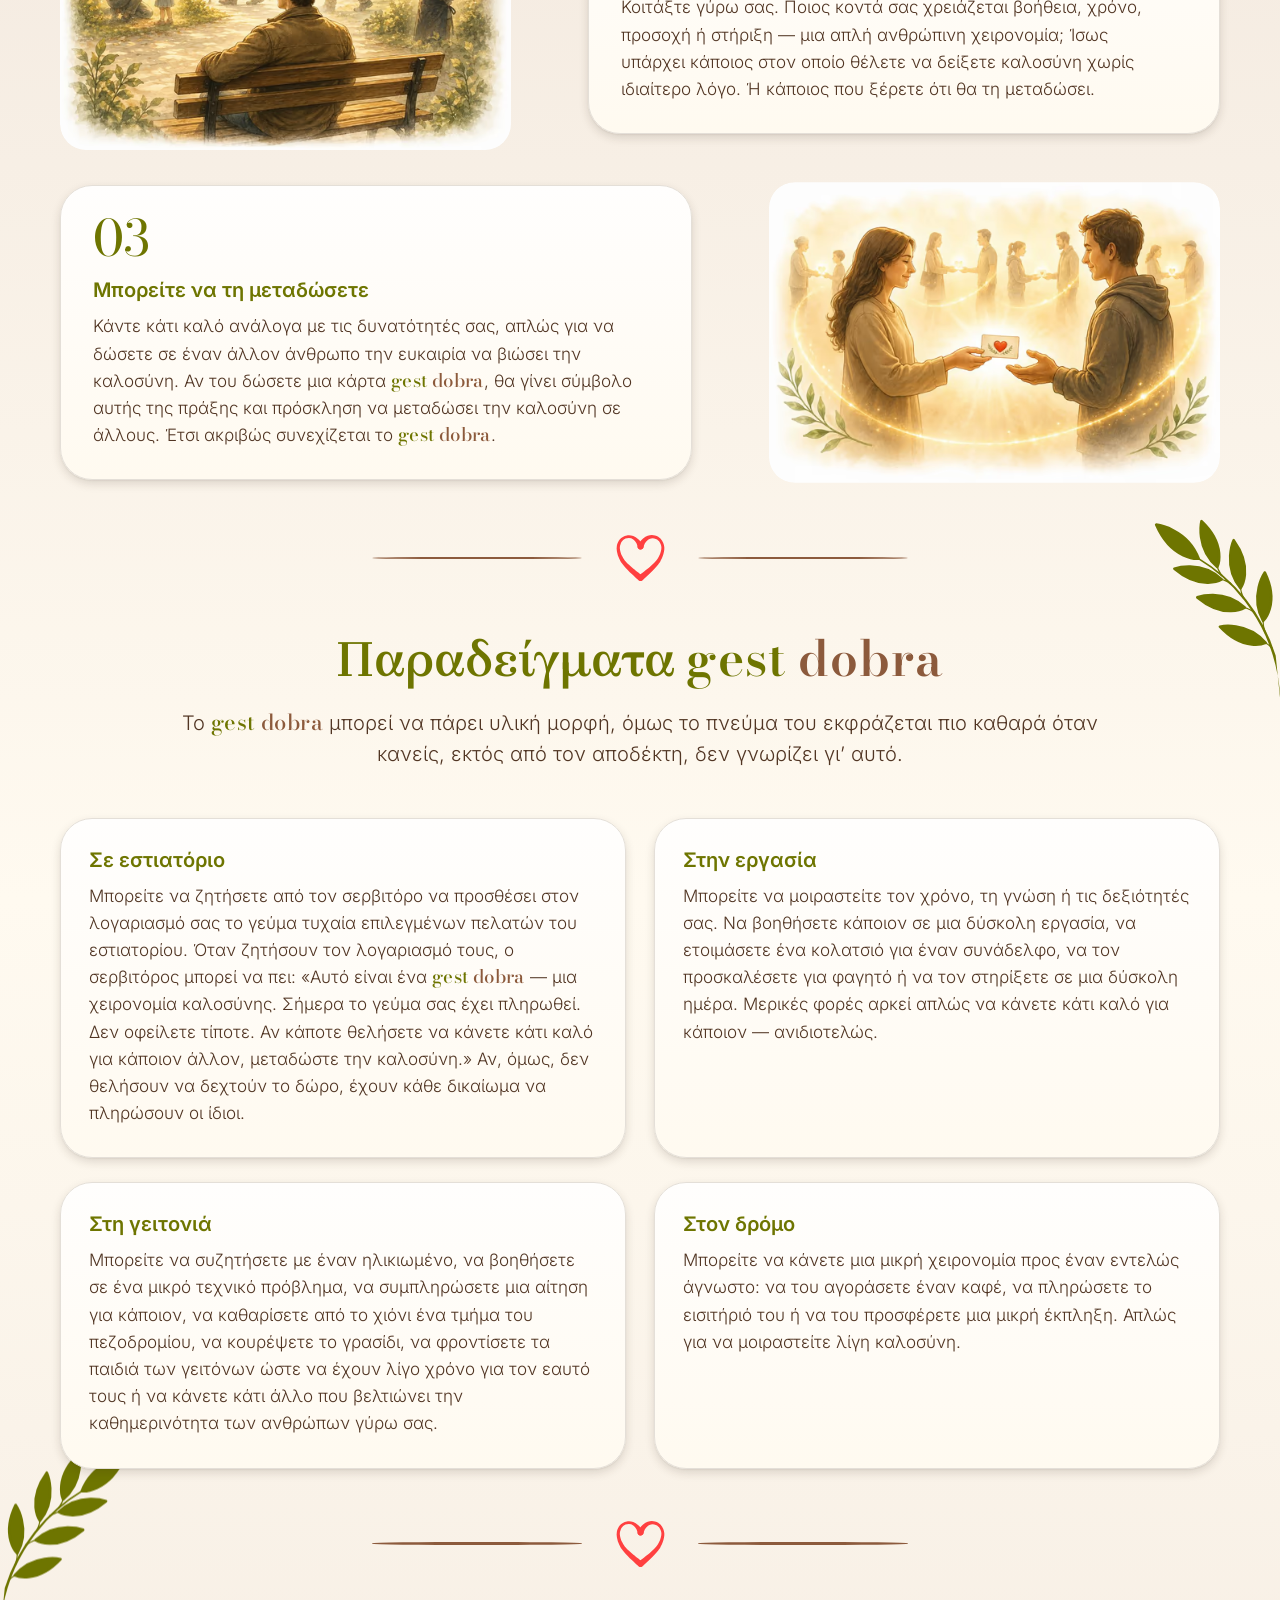
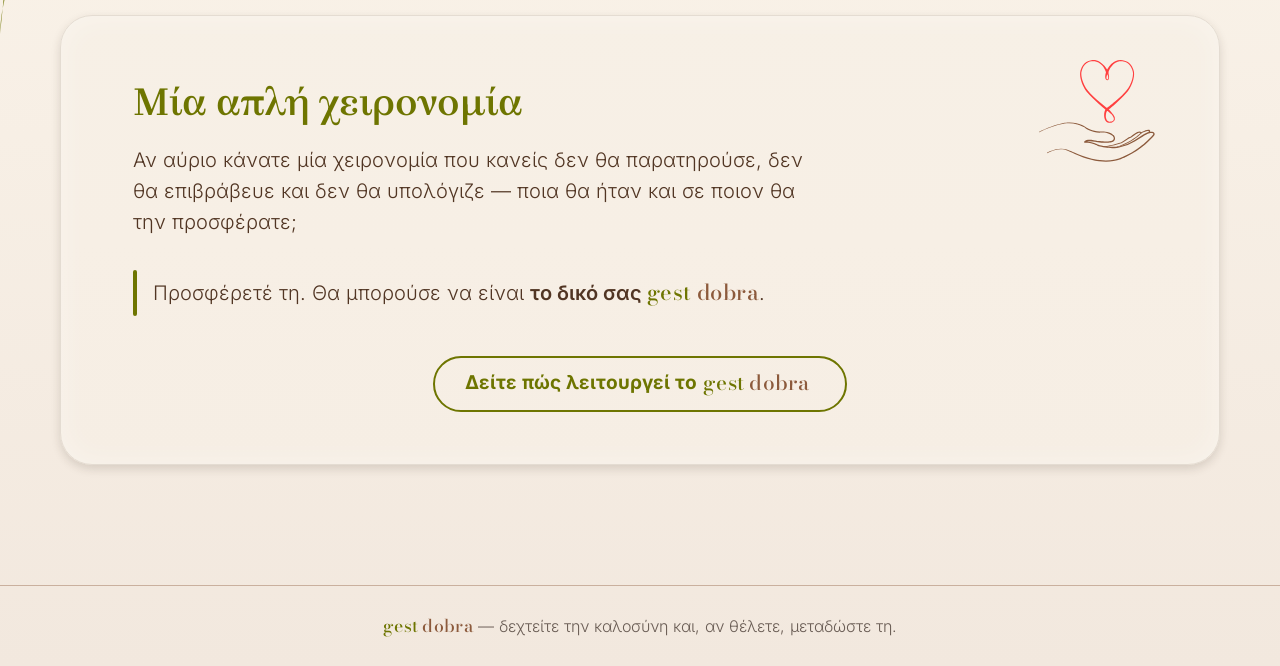
==== commit e69c93a2: "Cofnięcie: sekcja „Otrzymałeś Gest Dobra” zostaje z kropkami (pełne zdania) This reverts commit 9add" ====
--- a/el/index.html
+++ b/el/index.html
@@ -46,8 +46,8 @@
   <!-- Fonty hostowane lokalnie (RODO) -->
   <link rel="preload" href="../assets/fonts/brygada-1918-var-pl.woff2" as="font" type="font/woff2" crossorigin>
 
-  <link rel="stylesheet" href="../css/style.css?v=1.9.6">
-  <script src="../js/main.js?v=1.9.6" defer></script>
+  <link rel="stylesheet" href="../css/style.css?v=1.9.5">
+  <script src="../js/main.js?v=1.9.5" defer></script>
 
   <!-- i18n:jsonld – generowane, nie edytuj ręcznie -->
   <script type="application/ld+json">
@@ -186,10 +186,10 @@
 
           <div class="received anim-load" data-delay=".55">
             <div class="received__text">
-              <h2 class="received__title">Λάβατε ένα <span class="brand-name"><span class="brand-name__g">Gest</span> <span class="brand-name__d">Dobra</span></span></h2>
-              <p>Κάποιος έκανε κάτι καλό για εσάς χωρίς να περιμένει πληρωμή ή ανταπόδοση</p>
-              <p class="received__strong">Δεν οφείλετε τίποτε</p>
-              <p class="received__last">Αν κάποτε σας δοθεί η ευκαιρία, προσφέρετε με παρόμοιο τρόπο καλοσύνη σε κάποιον άλλον</p>
+              <h2 class="received__title">Λάβατε ένα <span class="brand-name"><span class="brand-name__g">Gest</span> <span class="brand-name__d">Dobra</span></span>.</h2>
+              <p>Κάποιος έκανε κάτι καλό για εσάς χωρίς να περιμένει πληρωμή ή ανταπόδοση.</p>
+              <p class="received__strong">Δεν οφείλετε τίποτε.</p>
+              <p class="received__last">Αν κάποτε σας δοθεί η ευκαιρία, προσφέρετε με παρόμοιο τρόπο καλοσύνη σε κάποιον άλλον.</p>
               <div class="received__cta">
                 <a class="btn btn--primary" href="#o-idei">Μάθετε περισσότερα</a>
               </div>
